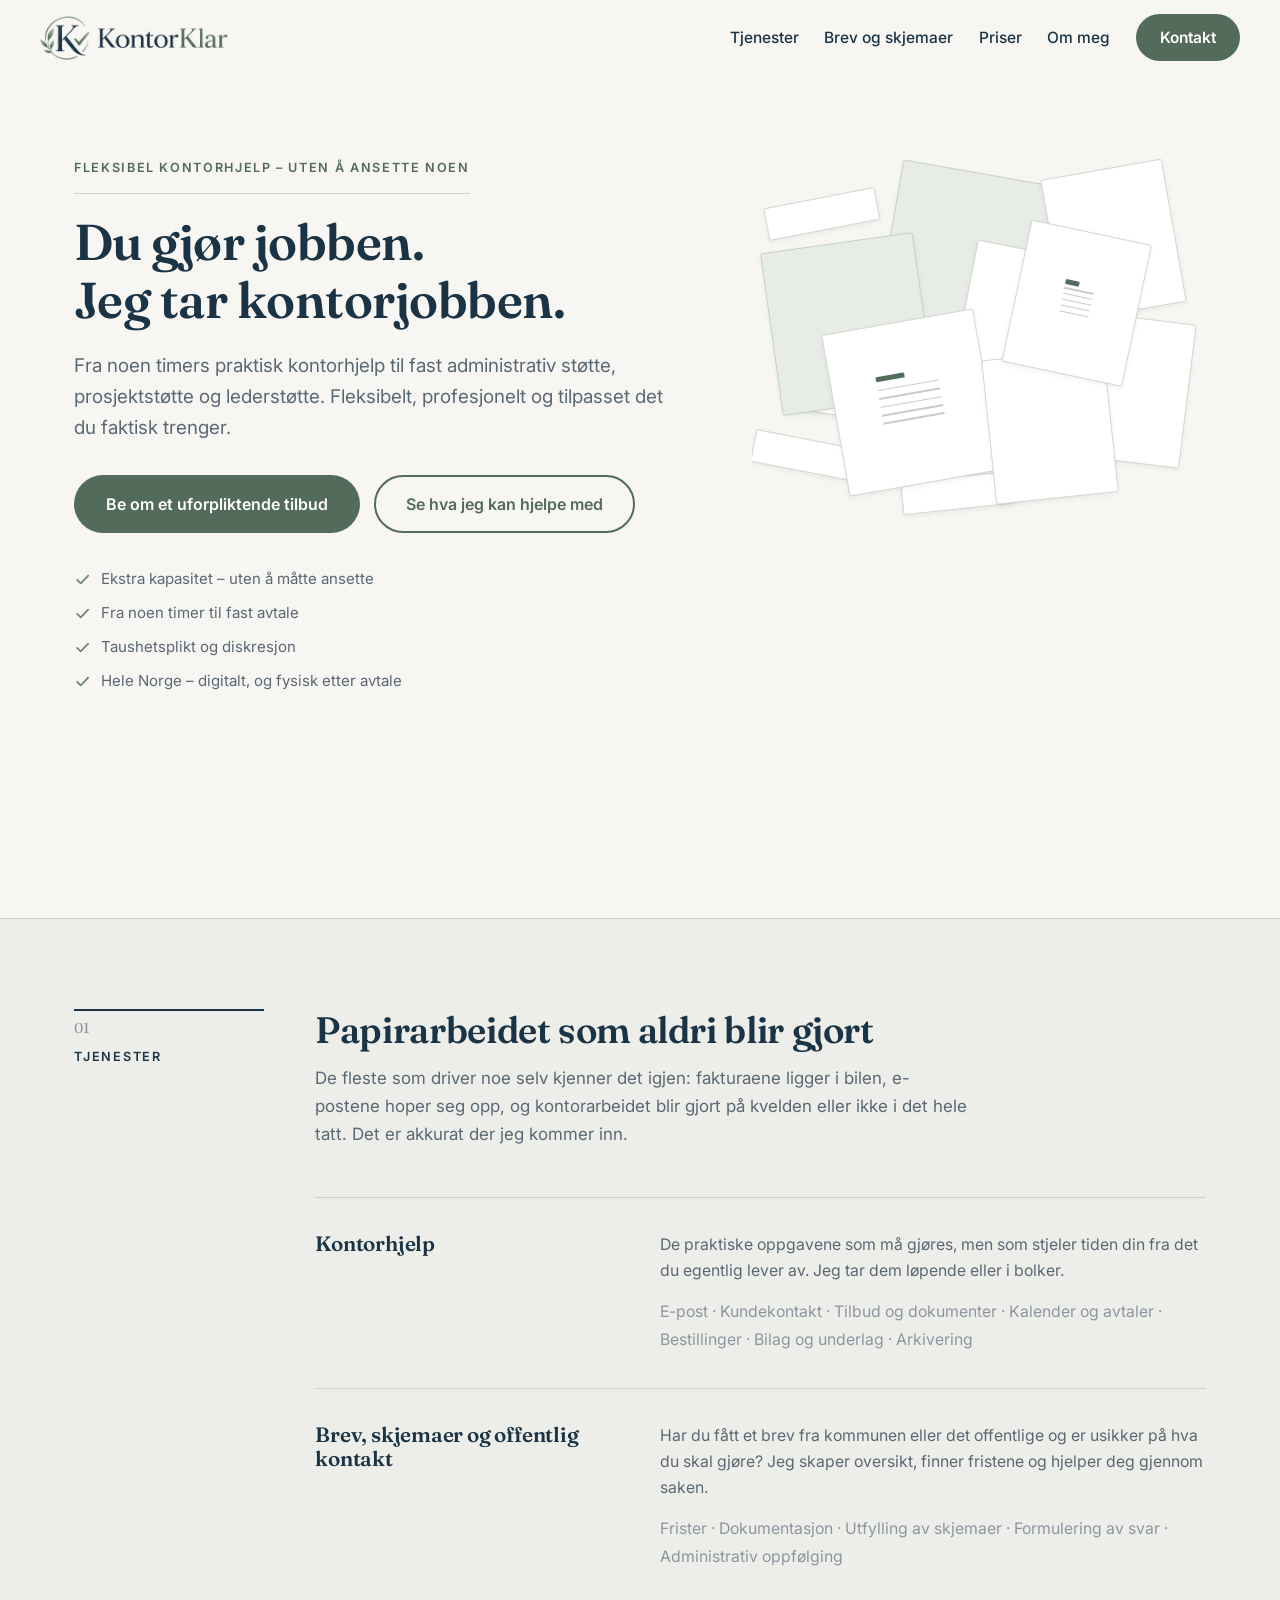
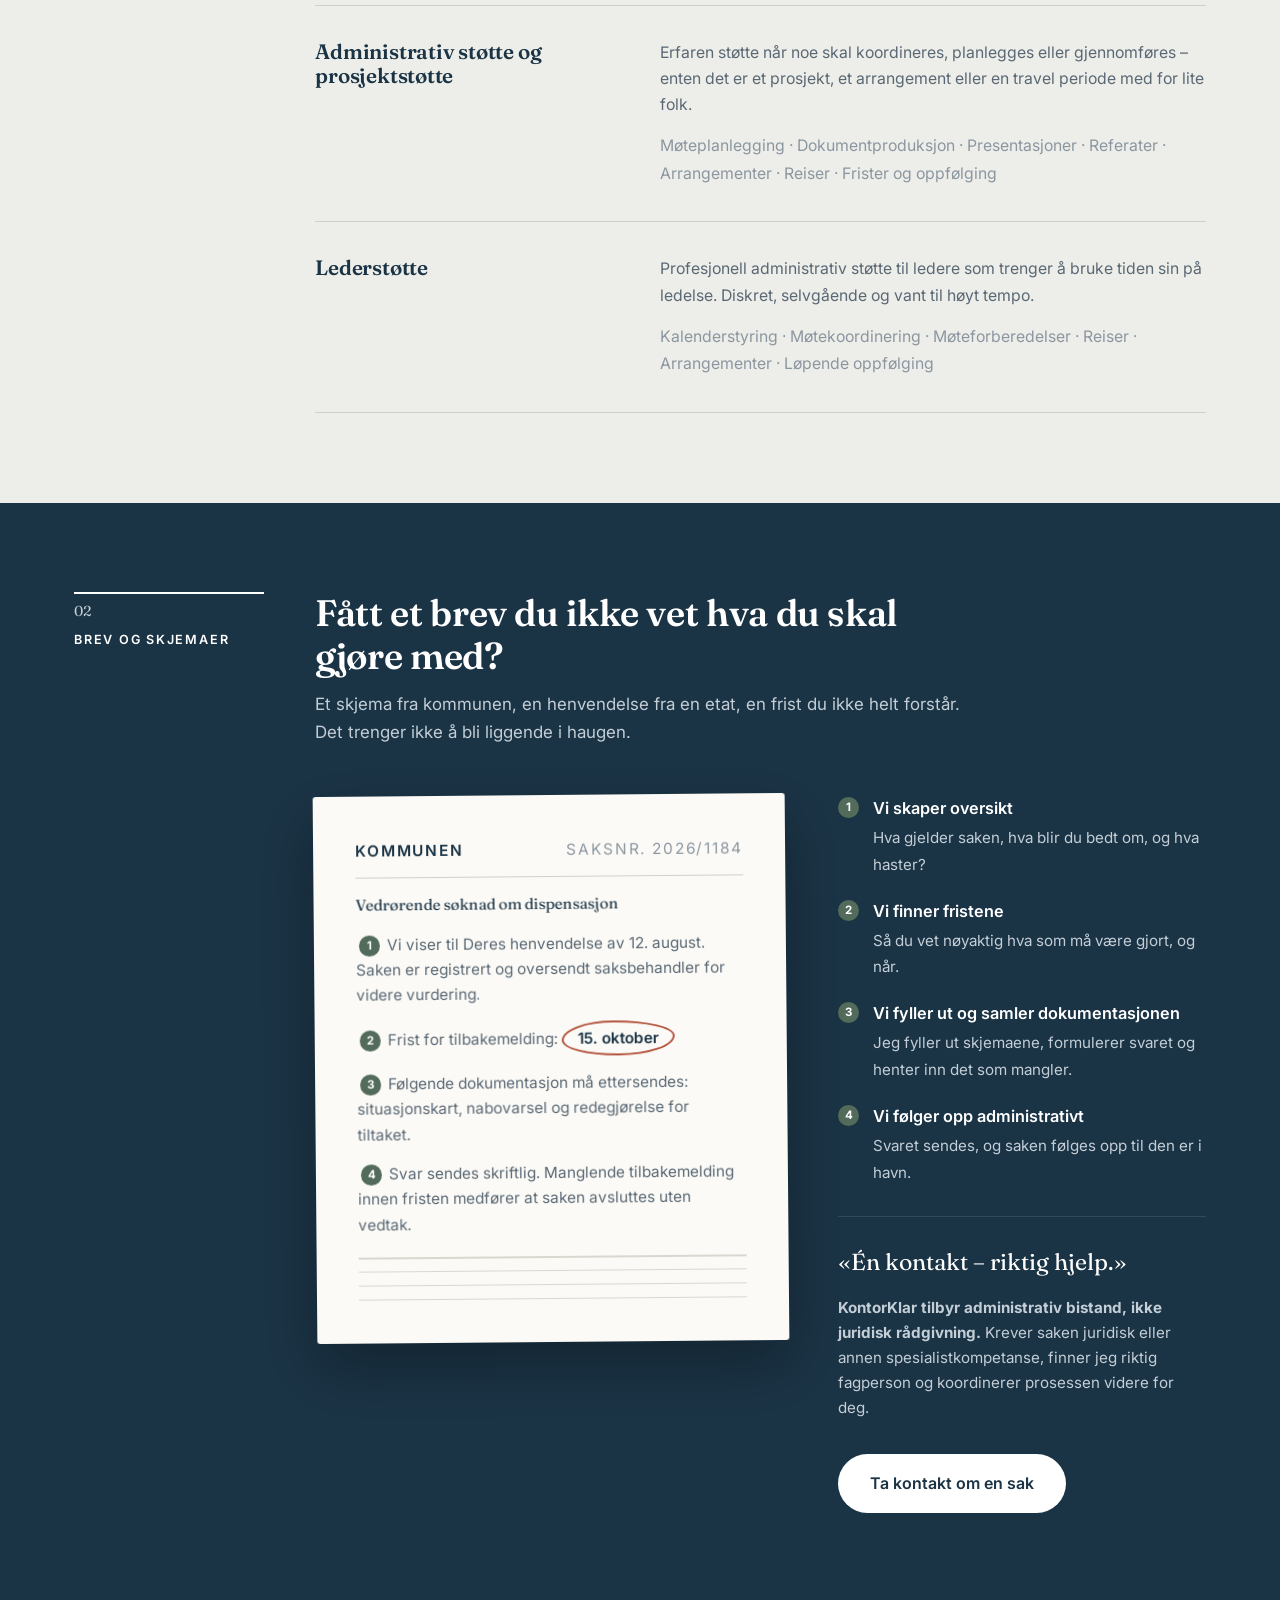
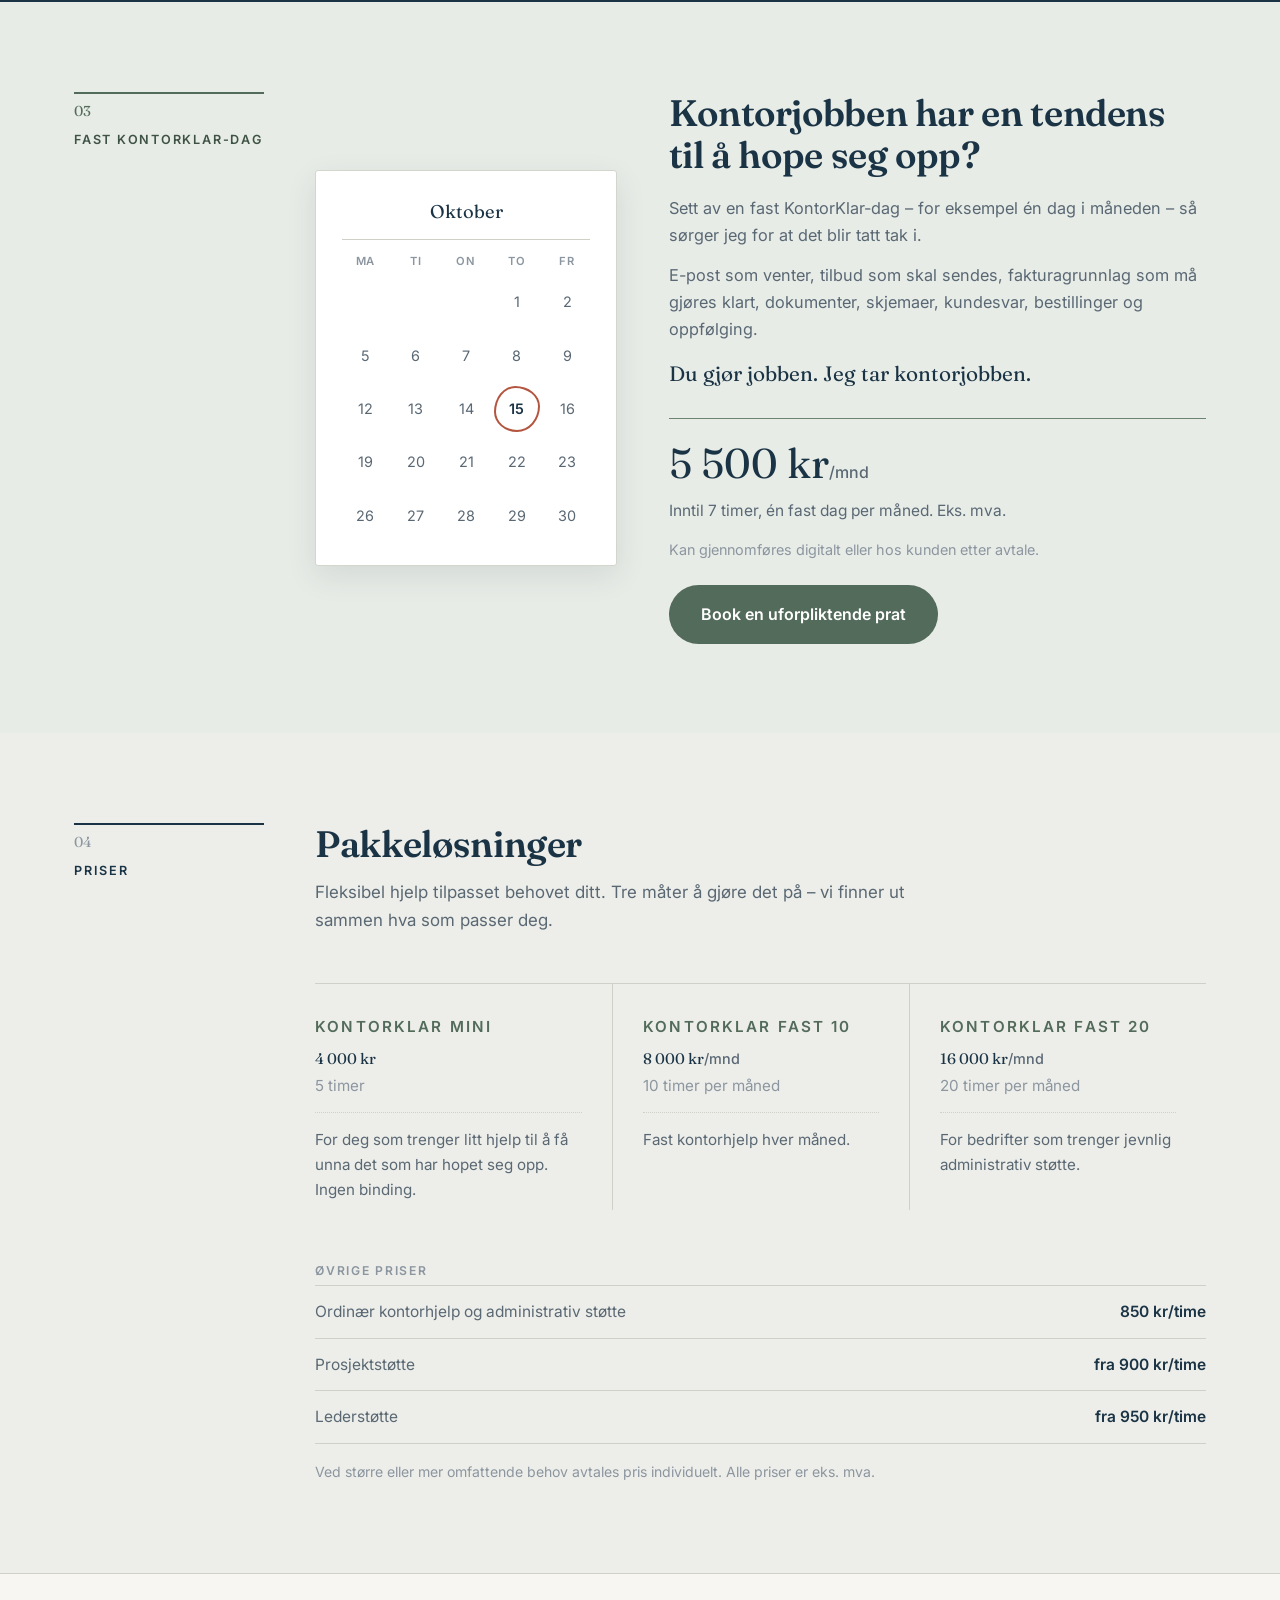
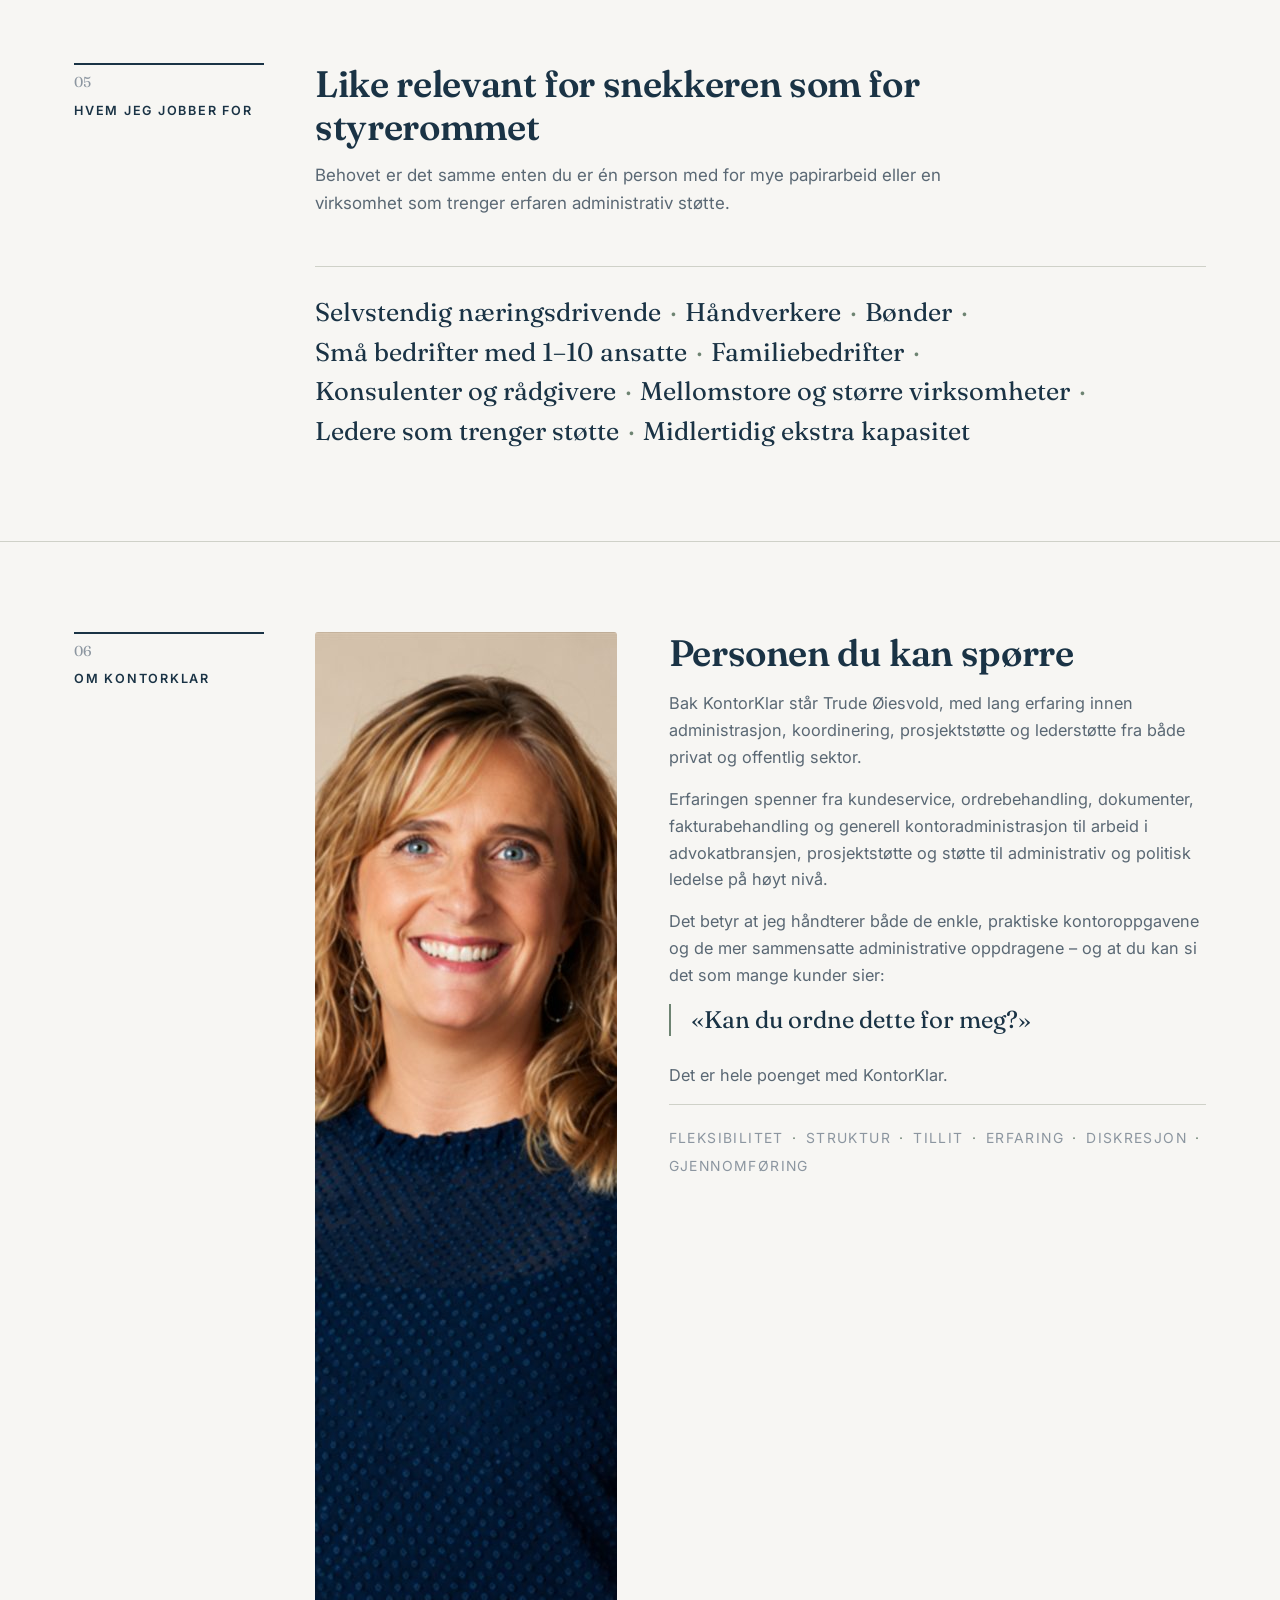
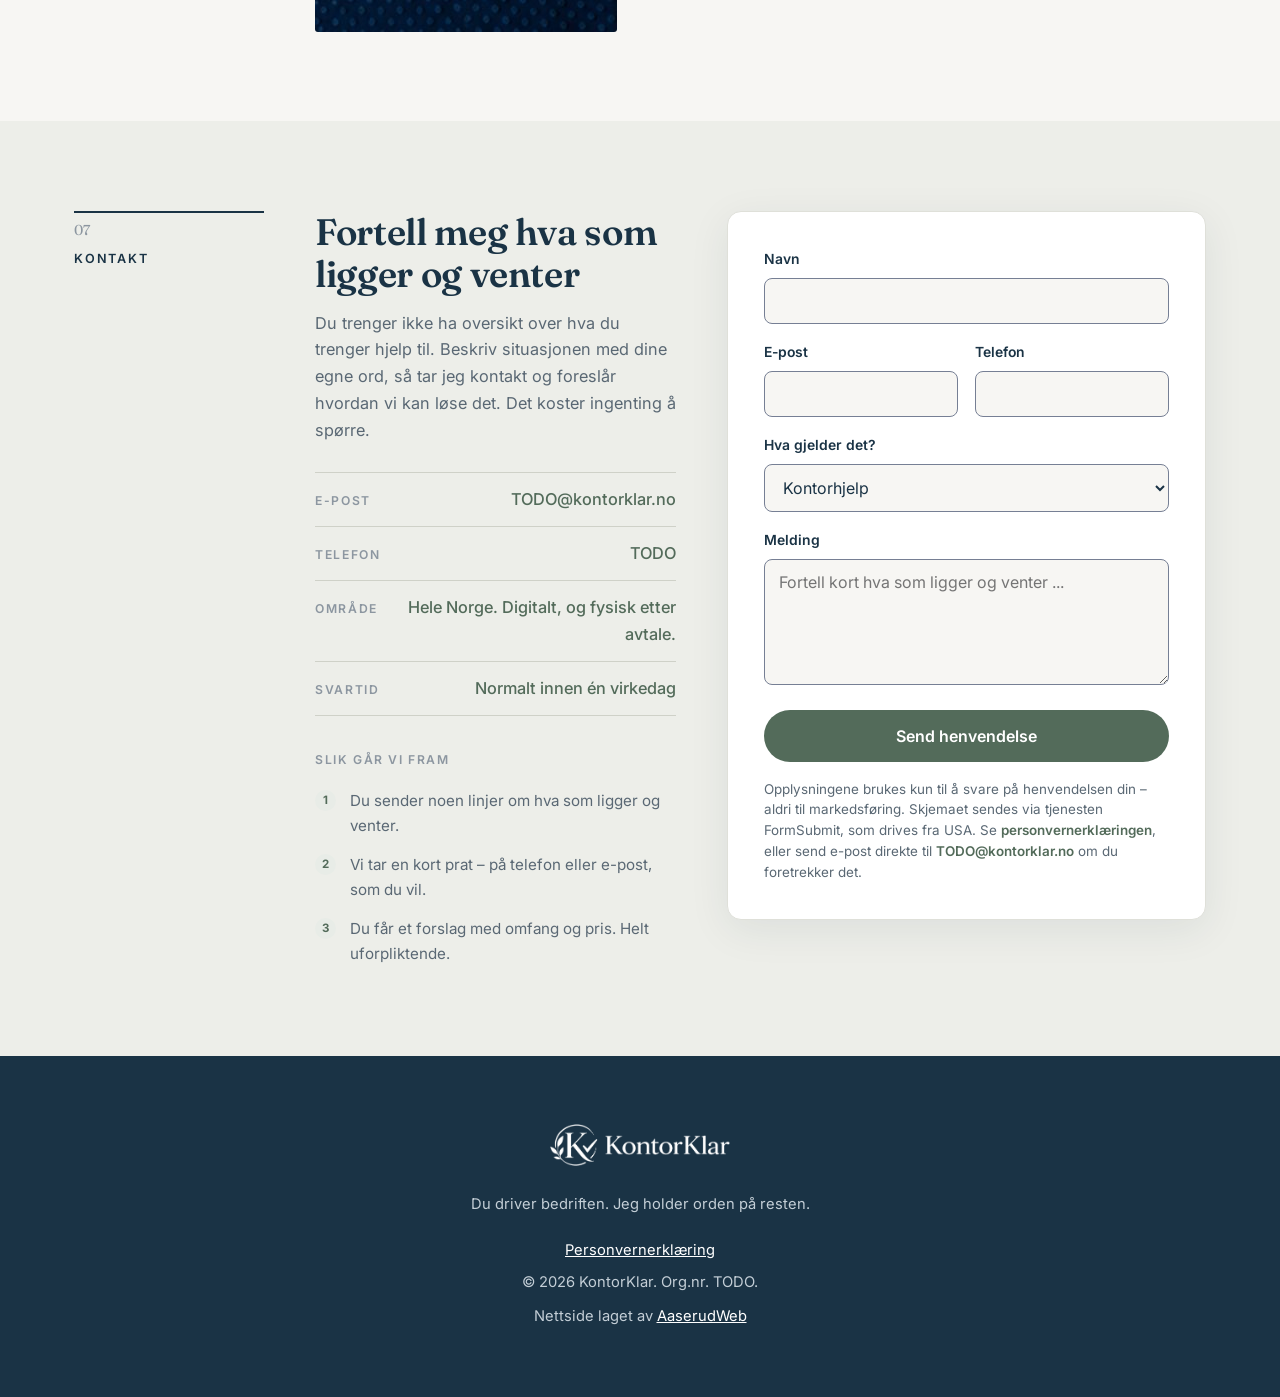
==== index.html @ e3843ee4 "Priser, portrett og Trudes tekstendringer Trude har svart på forhåndsvisningen i to omganger. Andre " ====
<!DOCTYPE html>
<html lang="no">
<head>
<meta charset="UTF-8">
<meta name="viewport" content="width=device-width, initial-scale=1.0">

<title>KontorKlar | Fleksibel kontorhjelp og administrativ støtte</title>
<meta name="description" content="KontorKlar tilbyr fleksibel kontorhjelp, administrativ støtte, prosjektstøtte og lederstøtte – fra noen timer ved behov til fast avtale. For håndverkere, bønder, små bedrifter og større virksomheter.">
<link rel="canonical" href="https://kontorklar.no/">

<!-- Open Graph (deling på Facebook, LinkedIn, m.m.) -->
<meta property="og:type" content="website">
<meta property="og:site_name" content="KontorKlar">
<meta property="og:locale" content="nb_NO">
<meta property="og:title" content="KontorKlar | Fleksibel kontorhjelp og administrativ støtte">
<meta property="og:description" content="Du gjør jobben. Jeg tar kontorjobben. Fra noen timers praktisk kontorhjelp til fast administrativ støtte, prosjektstøtte og lederstøtte.">
<meta property="og:url" content="https://kontorklar.no/">
<meta property="og:image" content="https://kontorklar.no/bilder/og-image.png">
<meta property="og:image:width" content="1200">
<meta property="og:image:height" content="630">
<meta property="og:image:alt" content="KontorKlar – fleksibel kontorhjelp og administrativ støtte">

<!-- Twitter/X -->
<meta name="twitter:card" content="summary_large_image">
<meta name="twitter:title" content="KontorKlar | Fleksibel kontorhjelp og administrativ støtte">
<meta name="twitter:description" content="Du gjør jobben. Jeg tar kontorjobben. Fleksibel kontorhjelp, administrativ støtte, prosjektstøtte og lederstøtte.">
<meta name="twitter:image" content="https://kontorklar.no/bilder/og-image.png">

<link rel="preconnect" href="https://fonts.googleapis.com">
<link rel="preconnect" href="https://fonts.gstatic.com" crossorigin>
<link href="https://fonts.googleapis.com/css2?family=Fraunces:opsz,wght@9..144,500;9..144,600&family=Inter:wght@400;500;600;700&display=swap" rel="stylesheet">
<link rel="stylesheet" href="css/style.css?v=3">

<link rel="icon" type="image/png" href="favicon.png">

<!-- Strukturert data: forteller Google at dette er en lokal tjenestevirksomhet -->
<script type="application/ld+json">
{
  "@context": "https://schema.org",
  "@type": "ProfessionalService",
  "@id": "https://kontorklar.no/#business",
  "name": "KontorKlar",
  "alternateName": "KontorKlar – kontorhjelp og administrativ støtte",
  "description": "Fleksibel kontorhjelp, administrativ støtte, prosjektstøtte og lederstøtte til selvstendig næringsdrivende, håndverkere, bønder, små bedrifter og større virksomheter.",
  "url": "https://kontorklar.no/",
  "image": "https://kontorklar.no/bilder/og-image.png",
  "logo": "https://kontorklar.no/bilder/logo.png",
  "slogan": "Du gjør jobben. Jeg tar kontorjobben.",
  "priceSpecification": { "@type": "PriceSpecification", "valueAddedTaxIncluded": false },
  "email": "TODO@kontorklar.no",
  "telephone": "+47TODO",
  "priceRange": "850 - 16000 NOK",
  "founder": { "@type": "Person", "name": "Trude Øiesvold" },
  "address": {
    "@type": "PostalAddress",
    "addressLocality": "TODO",
    "addressRegion": "TODO",
    "addressCountry": "NO"
  },
  "areaServed": [
    { "@type": "Country", "name": "Norge" }
  ],
  "knowsAbout": [
    "Kontorhjelp",
    "Administrativ støtte",
    "Prosjektstøtte",
    "Lederstøtte",
    "Utfylling av offentlige skjemaer",
    "Dokumentbehandling"
  ],
  "hasOfferCatalog": {
    "@type": "OfferCatalog",
    "name": "Tjenester og priser",
    "itemListElement": [
      {
        "@type": "Offer",
        "name": "Fast KontorKlar-dag",
        "description": "Inntil 7 timer, én fast dag per måned.",
        "price": "5500",
        "priceCurrency": "NOK",
        "itemOffered": { "@type": "Service", "name": "Fast KontorKlar-dag" }
      },
      {
        "@type": "Offer",
        "name": "KontorKlar Mini",
        "description": "5 timer, ingen binding.",
        "price": "4000",
        "priceCurrency": "NOK",
        "itemOffered": { "@type": "Service", "name": "Kontorhjelp" }
      },
      {
        "@type": "Offer",
        "name": "KontorKlar Fast 10",
        "description": "10 timer per måned.",
        "price": "8000",
        "priceCurrency": "NOK",
        "itemOffered": { "@type": "Service", "name": "Kontorhjelp" }
      },
      {
        "@type": "Offer",
        "name": "KontorKlar Fast 20",
        "description": "20 timer per måned.",
        "price": "16000",
        "priceCurrency": "NOK",
        "itemOffered": { "@type": "Service", "name": "Administrativ støtte" }
      },
      { "@type": "Offer", "itemOffered": { "@type": "Service", "name": "Brev, skjemaer og offentlig kontakt" } },
      { "@type": "Offer", "itemOffered": { "@type": "Service", "name": "Prosjektstøtte" } },
      { "@type": "Offer", "itemOffered": { "@type": "Service", "name": "Lederstøtte" } }
    ]
  }
}
</script>
</head>
<body id="topp">

<!-- Lar tastatur- og skjermleserbrukere hoppe rett til innholdet -->
<a href="#innhold" class="skip-link">Hopp til hovedinnhold</a>

<!-- Ikoner som brukes flere steder, definert én gang og hentet med <use> -->
<svg width="0" height="0" style="position:absolute" aria-hidden="true">
  <defs>
    <symbol id="ico-check" viewBox="0 0 24 24">
      <path d="M20 6.5 9.5 17.5 4.5 12.5" fill="none" stroke="currentColor" stroke-width="2.4" stroke-linecap="round" stroke-linejoin="round"/>
    </symbol>
  </defs>
</svg>

<!-- ======== HEADER ======== -->
<header class="site-header" id="siteHeader">
  <a class="logo" href="#topp" aria-label="KontorKlar – til toppen">
    <img class="logo__img" src="bilder/logo.png" width="853" height="200"
         alt="KontorKlar – administrativ støtte og lederstøtte">
  </a>

  <nav class="site-nav" id="siteNav" aria-label="Hovedmeny">
    <a href="#tjenester">Tjenester</a>
    <a href="#offentlig">Brev og skjemaer</a>
    <a href="#fastdag">Priser</a>
    <a href="#om">Om meg</a>
    <a href="#kontakt" class="nav-cta">Kontakt</a>
  </nav>

  <button class="nav-toggle" id="navToggle" aria-label="Åpne meny" aria-expanded="false" aria-controls="siteNav">
    <span></span><span></span><span></span>
  </button>
</header>

<!-- ======== HERO ======== -->
<section class="hero">
  <div class="hero__grid">
    <div class="hero__inner">
      <p class="hero__eyebrow">Fleksibel kontorhjelp – uten å ansette noen</p>
      <h1>Du gjør jobben.<br>Jeg tar kontorjobben.</h1>
      <p class="hero__lead">
        Fra noen timers praktisk kontorhjelp til fast administrativ støtte,
        prosjektstøtte og lederstøtte. Fleksibelt, profesjonelt og tilpasset
        det du faktisk trenger.
      </p>

      <div class="btn-row">
        <a class="btn btn--primary" href="#kontakt">Be om et uforpliktende tilbud</a>
        <a class="btn btn--ghost" href="#tjenester">Se hva jeg kan hjelpe med</a>
      </div>

      <ul class="hero__points">
        <li><svg aria-hidden="true"><use href="#ico-check"></use></svg> Ekstra kapasitet – uten å måtte ansette</li>
        <li><svg aria-hidden="true"><use href="#ico-check"></use></svg> Fra noen timer til fast avtale</li>
        <li><svg aria-hidden="true"><use href="#ico-check"></use></svg> Taushetsplikt og diskresjon</li>
        <li><svg aria-hidden="true"><use href="#ico-check"></use></svg> Hele Norge – digitalt, og fysisk etter avtale</li>
      </ul>
    </div>

    <!-- Haugen som sorterer seg. Arkene står ferdig sortert her; main.js
         sprer dem ut ved sidelast og lar dem falle på plass mens man
         ruller gjennom hero-en. Uten JS ligger de bare sortert med én gang. -->
    <div class="hero__scene" id="haugScene">
      <div class="haug" id="haug" aria-hidden="true">
        <span class="ark ark--slipp" style="left:-0.6%;top:67.0%;width:25%;height:9%" data-dx="3.6" data-dy="-55.0" data-r="-11"></span>
        <span class="ark ark--slipp" style="left:0.6%;top:65.8%;width:25%;height:9%" data-dx="7.4" data-dy="-3.8" data-r="9"></span>
        <span class="ark ark--slipp" style="left:-0.6%;top:64.6%;width:25%;height:9%" data-dx="33.6" data-dy="22.4" data-r="-6"></span>
        <span class="ark ark--slipp" style="left:0.6%;top:63.4%;width:25%;height:9%" data-dx="-0.6" data-dy="13.6" data-r="11"></span>
        <span class="ark ark--slipp ark--topp" style="left:-0.6%;top:62.2%;width:25%;height:9%" data-dx="44.6" data-dy="8.8" data-r="-9"><span class="ark__linjer"></span></span>
        <span class="ark ark--konvolutt" style="left:30.4%;top:32.0%;width:34%;height:44%" data-dx="-0.4" data-dy="-27.0" data-r="10"></span>
        <span class="ark ark--konvolutt" style="left:31.6%;top:31.0%;width:34%;height:44%" data-dx="-27.6" data-dy="-7.0" data-r="-8"></span>
        <span class="ark" style="left:30.4%;top:30.0%;width:34%;height:44%" data-dx="15.6" data-dy="-3.0" data-r="11"></span>
        <span class="ark ark--topp" style="left:31.6%;top:29.0%;width:34%;height:44%" data-dx="-13.6" data-dy="16.0" data-r="-10"><span class="ark__hode"></span><span class="ark__linjer"></span></span>
        <span class="ark" style="left:70.4%;top:37.0%;width:27%;height:39%" data-dx="-4.4" data-dy="-33.0" data-r="-10"></span>
        <span class="ark" style="left:71.6%;top:36.0%;width:27%;height:39%" data-dx="-2.6" data-dy="8.0" data-r="7"></span>
        <span class="ark" style="left:70.4%;top:35.0%;width:27%;height:39%" data-dx="-18.4" data-dy="19.0" data-r="-6"></span>
        <span class="ark ark--topp" style="left:71.6%;top:34.0%;width:27%;height:39%" data-dx="-13.6" data-dy="-13.0" data-r="12"><span class="ark__hode"></span><span class="ark__linjer"></span></span>
        <p class="haug__merkelapp" style="left:0%">Bilag</p>
        <p class="haug__merkelapp" style="left:31%">Brev</p>
        <p class="haug__merkelapp" style="left:71%">Skjema</p>
      </div>
    </div>
  </div>
</section>

<main id="innhold" tabindex="-1">

  <!-- ======== 01 TJENESTER ======== -->
  <section id="tjenester" class="doc doc--alt">
    <div class="doc__inner">
      <div class="doc__rail">
        <span class="doc__num">01</span>
        <p class="doc__label">Tjenester</p>
      </div>

      <div class="doc__body">
        <div class="doc__head reveal">
          <h2>Papirarbeidet som aldri blir gjort</h2>
          <p>
            De fleste som driver noe selv kjenner det igjen: fakturaene ligger i
            bilen, e-postene hoper seg opp, og kontorarbeidet blir gjort på
            kvelden eller ikke i det hele tatt. Det er akkurat der jeg kommer inn.
          </p>
        </div>

        <div class="register">
          <article class="post reveal">
            <h3>Kontorhjelp</h3>
            <div>
              <p>
                De praktiske oppgavene som må gjøres, men som stjeler tiden din
                fra det du egentlig lever av. Jeg tar dem løpende eller i bolker.
              </p>
              <p class="post__stikk">
                E-post · Kundekontakt · Tilbud og dokumenter · Kalender og
                avtaler · Bestillinger · Bilag og underlag · Arkivering
              </p>
            </div>
          </article>

          <article class="post reveal">
            <h3>Brev, skjemaer og offentlig kontakt</h3>
            <div>
              <p>
                Har du fått et brev fra kommunen eller det offentlige og er
                usikker på hva du skal gjøre? Jeg skaper oversikt, finner
                fristene og hjelper deg gjennom saken.
              </p>
              <p class="post__stikk">
                Frister · Dokumentasjon · Utfylling av skjemaer · Formulering av
                svar · Administrativ oppfølging
              </p>
            </div>
          </article>

          <article class="post reveal">
            <h3>Administrativ støtte og prosjektstøtte</h3>
            <div>
              <p>
                Erfaren støtte når noe skal koordineres, planlegges eller
                gjennomføres – enten det er et prosjekt, et arrangement eller en
                travel periode med for lite folk.
              </p>
              <p class="post__stikk">
                Møteplanlegging · Dokumentproduksjon · Presentasjoner ·
                Referater · Arrangementer · Reiser · Frister og oppfølging
              </p>
            </div>
          </article>

          <article class="post reveal">
            <h3>Lederstøtte</h3>
            <div>
              <p>
                Profesjonell administrativ støtte til ledere som trenger å bruke
                tiden sin på ledelse. Diskret, selvgående og vant til høyt tempo.
              </p>
              <p class="post__stikk">
                Kalenderstyring · Møtekoordinering · Møteforberedelser · Reiser ·
                Arrangementer · Løpende oppfølging
              </p>
            </div>
          </article>
        </div>
      </div>
    </div>
  </section>

  <!-- ======== 02 BREVET FRA KOMMUNEN ========
       Det mest særegne tilbudet, vist som det faktisk ser ut: et brev med
       en frist, og fire notater i margen som forklarer hva vi gjør med det.
       Tallene i brevet svarer til notatene ved siden av. -->
  <section id="offentlig" class="brev-seksjon">
    <div class="doc__inner">
      <div class="doc__rail">
        <span class="doc__num">02</span>
        <p class="doc__label">Brev og skjemaer</p>
      </div>

      <div class="doc__body">
        <div class="doc__head reveal">
          <h2>Fått et brev du ikke vet hva du skal gjøre med?</h2>
          <p>
            Et skjema fra kommunen, en henvendelse fra en etat, en frist du ikke
            helt forstår. Det trenger ikke å bli liggende i haugen.
          </p>
        </div>

        <div class="brev reveal">
          <div class="brev__ark">
            <p class="brev__hode">
              <strong>Kommunen</strong>
              <span>Saksnr. 2026/1184</span>
            </p>
            <p class="brev__tittel">Vedrørende søknad om dispensasjon</p>
            <p>
              <span class="merke">1</span>
              Vi viser til Deres henvendelse av 12. august. Saken er registrert
              og oversendt saksbehandler for videre vurdering.
            </p>
            <p>
              <span class="merke">2</span>
              Frist for tilbakemelding:
              <span class="brev__frist">15. oktober</span>
            </p>
            <p>
              <span class="merke">3</span>
              Følgende dokumentasjon må ettersendes: situasjonskart, nabovarsel
              og redegjørelse for tiltaket.
            </p>
            <p>
              <span class="merke">4</span>
              Svar sendes skriftlig. Manglende tilbakemelding innen fristen
              medfører at saken avsluttes uten vedtak.
            </p>
            <div class="brev__fyll" aria-hidden="true"></div>
          </div>

          <div>
            <ol class="notat">
              <li>
                <span class="merke" aria-hidden="true">1</span>
                <span>
                  <strong>Vi skaper oversikt</strong>
                  <span class="notat__tekst">Hva gjelder saken, hva blir du bedt om, og hva haster?</span>
                </span>
              </li>
              <li>
                <span class="merke" aria-hidden="true">2</span>
                <span>
                  <strong>Vi finner fristene</strong>
                  <span class="notat__tekst">Så du vet nøyaktig hva som må være gjort, og når.</span>
                </span>
              </li>
              <li>
                <span class="merke" aria-hidden="true">3</span>
                <span>
                  <strong>Vi fyller ut og samler dokumentasjonen</strong>
                  <span class="notat__tekst">Jeg fyller ut skjemaene, formulerer svaret og henter inn det som mangler.</span>
                </span>
              </li>
              <li>
                <span class="merke" aria-hidden="true">4</span>
                <span>
                  <strong>Vi følger opp administrativt</strong>
                  <span class="notat__tekst">Svaret sendes, og saken følges opp til den er i havn.</span>
                </span>
              </li>
            </ol>

            <div class="notat__slutt">
              <blockquote>«Én kontakt&nbsp;– riktig hjelp.»</blockquote>
              <p>
                <strong>KontorKlar tilbyr administrativ bistand, ikke juridisk
                rådgivning.</strong> Krever saken juridisk eller annen
                spesialistkompetanse, finner jeg riktig fagperson og koordinerer
                prosessen videre for deg.
              </p>
              <a class="btn btn--light" href="#kontakt">Ta kontakt om en sak</a>
            </div>
          </div>
        </div>
      </div>
    </div>
  </section>

  <!-- ======== 03 FAST KONTORKLAR-DAG ========
       Signaturtjenesten. Kalenderbladet ringer rundt dagen du setter av,
       med nøyaktig samme håndtegnede form som fristen i brevet over –
       der ringes en frist du har fått, her dagen du bruker på å rekke den. -->
  <section id="fastdag" class="doc fastdag">
    <div class="doc__inner">
      <div class="doc__rail">
        <span class="doc__num">03</span>
        <p class="doc__label">Fast KontorKlar-dag</p>
      </div>

      <div class="doc__body">
        <div class="fastdag__grid">

          <div class="kal reveal" aria-hidden="true">
            <p class="kal__hode">Oktober</p>
            <div class="kal__uke">
              <span>ma</span><span>ti</span><span>on</span><span>to</span><span>fr</span>
            </div>
            <div class="kal__rutenett">
            <span></span>
            <span></span>
            <span></span>
            <span>1</span>
            <span>2</span>
            <span>5</span>
            <span>6</span>
            <span>7</span>
            <span>8</span>
            <span>9</span>
            <span>12</span>
            <span>13</span>
            <span>14</span>
            <span class="kal__dag">15</span>
            <span>16</span>
            <span>19</span>
            <span>20</span>
            <span>21</span>
            <span>22</span>
            <span>23</span>
            <span>26</span>
            <span>27</span>
            <span>28</span>
            <span>29</span>
            <span>30</span>
            </div>
          </div>

          <div class="fastdag__tekst reveal">
            <h2>Kontorjobben har en tendens til å hope seg opp?</h2>
            <p>
              Sett av en fast KontorKlar-dag – for eksempel én dag i måneden –
              så sørger jeg for at det blir tatt tak i.
            </p>
            <p>
              E-post som venter, tilbud som skal sendes, fakturagrunnlag som må
              gjøres klart, dokumenter, skjemaer, kundesvar, bestillinger og
              oppfølging.
            </p>
            <p class="fastdag__slagord">Du gjør jobben. Jeg tar kontorjobben.</p>

            <div class="fastdag__pris">
              <p class="fastdag__tall">5 500 kr<span>/mnd</span></p>
              <p class="fastdag__vilkaar">
                Inntil 7 timer, én fast dag per måned. Eks. mva.
              </p>
              <p class="fastdag__sted">
                Kan gjennomføres digitalt eller hos kunden etter avtale.
              </p>
              <a class="btn btn--primary" href="#kontakt">Book en uforpliktende prat</a>
            </div>
          </div>

        </div>
      </div>
    </div>
  </section>

  <!-- ======== 04 PRISER ======== -->
  <section id="priser" class="doc doc--alt">
    <div class="doc__inner">
      <div class="doc__rail">
        <span class="doc__num">04</span>
        <p class="doc__label">Priser</p>
      </div>

      <div class="doc__body">
        <div class="doc__head reveal">
          <h2>Pakkeløsninger</h2>
          <p>
            Fleksibel hjelp tilpasset behovet ditt. Tre måter å gjøre det på –
            vi finner ut sammen hva som passer deg.
          </p>
        </div>

        <div class="modeller reveal">
          <div class="modell">
            <p class="modell__merke">KontorKlar Mini</p>
            <p class="modell__pris">4 000 kr</p>
            <p class="modell__timer">5 timer</p>
            <p>
              For deg som trenger litt hjelp til å få unna det som har hopet seg
              opp. Ingen binding.
            </p>
          </div>

          <div class="modell">
            <p class="modell__merke">KontorKlar Fast 10</p>
            <p class="modell__pris">8 000 kr<span>/mnd</span></p>
            <p class="modell__timer">10 timer per måned</p>
            <p>Fast kontorhjelp hver måned.</p>
          </div>

          <div class="modell">
            <p class="modell__merke">KontorKlar Fast 20</p>
            <p class="modell__pris">16 000 kr<span>/mnd</span></p>
            <p class="modell__timer">20 timer per måned</p>
            <p>For bedrifter som trenger jevnlig administrativ støtte.</p>
          </div>
        </div>

        <!-- Skreddersydde tjenester ligger bevisst dempet under pakkene -->
        <div class="ovrige reveal">
          <p class="ovrige__hode">Øvrige priser</p>
          <dl>
            <div>
              <dt>Ordinær kontorhjelp og administrativ støtte</dt>
              <dd>850 kr/time</dd>
            </div>
            <div>
              <dt>Prosjektstøtte</dt>
              <dd>fra 900 kr/time</dd>
            </div>
            <div>
              <dt>Lederstøtte</dt>
              <dd>fra 950 kr/time</dd>
            </div>
          </dl>
          <p class="ovrige__note">
            Ved større eller mer omfattende behov avtales pris individuelt.
            Alle priser er eks. mva.
          </p>
        </div>
      </div>
    </div>
  </section>

  <!-- ======== 05 HVEM ======== -->
  <section id="hvem" class="doc doc--linje">
    <div class="doc__inner">
      <div class="doc__rail">
        <span class="doc__num">05</span>
        <p class="doc__label">Hvem jeg jobber for</p>
      </div>

      <div class="doc__body">
        <div class="doc__head reveal">
          <h2>Like relevant for snekkeren som for styrerommet</h2>
          <p>
            Behovet er det samme enten du er én person med for mye papirarbeid
            eller en virksomhet som trenger erfaren administrativ støtte.
          </p>
        </div>

        <p class="termer reveal"><span>Selvstendig næringsdrivende</span> <i>·</i> <span>Håndverkere</span> <i>·</i> <span>Bønder</span> <i>·</i> <span>Små bedrifter med 1–10 ansatte</span> <i>·</i> <span>Familiebedrifter</span> <i>·</i> <span>Konsulenter og rådgivere</span> <i>·</i> <span>Mellomstore og større virksomheter</span> <i>·</i> <span>Ledere som trenger støtte</span> <i>·</i> <span>Midlertidig ekstra kapasitet</span></p>
      </div>
    </div>
  </section>

  <!-- ======== 06 OM TRUDE ======== -->
  <section id="om" class="doc doc--linje">
    <div class="doc__inner">
      <div class="doc__rail">
        <span class="doc__num">06</span>
        <p class="doc__label">Om KontorKlar</p>
      </div>

      <div class="doc__body">
        <div class="om">
          <figure class="om__figur reveal">
            <img class="om__foto" src="bilder/trude.jpg" width="800" height="1000"
                 alt="Trude Øiesvold, KontorKlar" loading="lazy">
          </figure>

          <div class="om__tekst reveal">
            <h2>Personen du kan spørre</h2>
            <p style="margin-top:16px">
              Bak KontorKlar står Trude Øiesvold, med lang erfaring innen
              administrasjon, koordinering, prosjektstøtte og lederstøtte fra
              både privat og offentlig sektor.
            </p>
            <p>
              Erfaringen spenner fra kundeservice, ordrebehandling, dokumenter,
              fakturabehandling og generell kontoradministrasjon til arbeid i
              advokatbransjen, prosjektstøtte og støtte til administrativ og
              politisk ledelse på høyt nivå.
            </p>
            <p>
              Det betyr at jeg håndterer både de enkle, praktiske
              kontoroppgavene og de mer sammensatte administrative oppdragene –
              og at du kan si det som mange kunder sier:
            </p>

            <p class="om__sitat">«Kan du ordne dette for meg?»</p>

            <p>Det er hele poenget med KontorKlar.</p>

            <p class="verdier">Fleksibilitet <i>·</i> Struktur <i>·</i> Tillit <i>·</i> Erfaring <i>·</i> Diskresjon <i>·</i> Gjennomføring</p>
          </div>
        </div>
      </div>
    </div>
  </section>

  <!-- ======== 07 KONTAKT ======== -->
  <section id="kontakt" class="doc doc--alt">
    <div class="doc__inner">
      <div class="doc__rail">
        <span class="doc__num">07</span>
        <p class="doc__label">Kontakt</p>
      </div>

      <div class="doc__body">
        <div class="kontakt">
          <div class="reveal">
            <h2>Fortell meg hva som ligger og venter</h2>
            <p style="margin-top:14px">
              Du trenger ikke ha oversikt over hva du trenger hjelp til. Beskriv
              situasjonen med dine egne ord, så tar jeg kontakt og foreslår
              hvordan vi kan løse det. Det koster ingenting å spørre.
            </p>

            <ul class="contact-list">
              <li>
                <strong>E-post</strong>
                <!-- TODO: sett inn kundens e-postadresse (både her og i skjemaet under) -->
                <a href="mailto:TODO@kontorklar.no">TODO@kontorklar.no</a>
              </li>
              <li>
                <strong>Telefon</strong>
                <!-- TODO: sett inn telefonnummer -->
                <a href="tel:+47TODO">TODO</a>
              </li>
              <li>
                <strong>Område</strong>
                <span>Hele Norge. Digitalt, og fysisk etter avtale.</span>
              </li>
              <li>
                <strong>Svartid</strong>
                <span>Normalt innen én virkedag</span>
              </li>
            </ul>

            <div class="contact-steps">
              <p class="contact-steps__head">Slik går vi fram</p>
              <ol>
                <li>Du sender noen linjer om hva som ligger og venter.</li>
                <li>Vi tar en kort prat – på telefon eller e-post, som du vil.</li>
                <li>Du får et forslag med omfang og pris. Helt uforpliktende.</li>
              </ol>
            </div>
          </div>

        <!-- FormSubmit: første innsending utløser en aktiveringsmail til adressen under.
             Skjemaet fungerer helt uten JavaScript. -->
        <form class="contact-form reveal" action="https://formsubmit.co/TODO@kontorklar.no" method="POST">
          <input type="hidden" name="_subject" value="Ny henvendelse fra kontorklar.no">
          <input type="hidden" name="_template" value="table">
          <input type="hidden" name="_captcha" value="false">
          <input type="hidden" name="_next" value="https://kontorklar.no/takk.html">
          <!-- Honeypot: fylles kun ut av roboter -->
          <input type="text" name="_honey" style="display:none" tabindex="-1" autocomplete="off">

          <div class="form-row">
            <label for="f-navn">Navn</label>
            <input id="f-navn" type="text" name="navn" required autocomplete="name">
          </div>

          <div class="form-row form-row--split">
            <div>
              <label for="f-epost">E-post</label>
              <input id="f-epost" type="email" name="epost" required autocomplete="email">
            </div>
            <div>
              <label for="f-telefon">Telefon</label>
              <input id="f-telefon" type="tel" name="telefon" autocomplete="tel">
            </div>
          </div>

          <div class="form-row">
            <label for="f-emne">Hva gjelder det?</label>
            <select id="f-emne" name="emne">
              <option>Kontorhjelp</option>
              <option>Brev eller skjema fra det offentlige</option>
              <option>Administrativ støtte eller prosjektstøtte</option>
              <option>Lederstøtte</option>
              <option>Vet ikke helt – trenger å snakke med noen</option>
            </select>
          </div>

          <div class="form-row">
            <label for="f-melding">Melding</label>
            <textarea id="f-melding" name="melding" rows="5" required
                      placeholder="Fortell kort hva som ligger og venter ..."></textarea>
          </div>

          <button type="submit" class="btn btn--primary btn--full">Send henvendelse</button>

          <p class="form-note">
            Opplysningene brukes kun til å svare på henvendelsen din – aldri til
            markedsføring. Skjemaet sendes via tjenesten FormSubmit, som drives
            fra USA. Se <a href="personvern.html">personvernerklæringen</a>, eller
            send e-post direkte til
            <a href="mailto:TODO@kontorklar.no">TODO@kontorklar.no</a> om du
            foretrekker det.
          </p>
        </form>
        </div>
      </div>
    </div>
  </section>

</main>

<!-- ======== FOOTER ======== -->
<footer class="site-footer">
  <div class="footer__brand">
    <img src="bilder/logo-lys.png" width="853" height="200" alt="KontorKlar" loading="lazy">
  </div>
  <p class="footer__tagline">Du driver bedriften. Jeg holder orden på resten.</p>
  <!-- TODO: sett inn org.nr. og sted -->
  <!-- TODO: fjern kommentaren under når Trude har sendt de faktiske
       profiladressene. De hun sendte gikk til facebook.com og instagram.com
       sine forsider, ikke til profilene. Legg samtidig de samme to adressene
       inn i JSON-LD-en over som "sameAs": [ ... ].
  <div class="footer__sosialt">
    <a href="TODO" target="_blank" rel="noopener" aria-label="KontorKlar på Facebook">
      <svg viewBox="0 0 24 24" fill="currentColor" aria-hidden="true">
        <path d="M22 12a10 10 0 1 0-11.6 9.9v-7H7.9V12h2.5V9.8c0-2.5 1.5-3.9 3.8-3.9 1.1 0 2.2.2 2.2.2v2.5h-1.3c-1.2 0-1.6.8-1.6 1.6V12h2.8l-.4 2.9h-2.4v7A10 10 0 0 0 22 12z"/>
      </svg>
    </a>
    <a href="TODO" target="_blank" rel="noopener" aria-label="KontorKlar på Instagram">
      <svg viewBox="0 0 24 24" fill="none" stroke="currentColor" stroke-width="1.9" aria-hidden="true">
        <rect x="3" y="3" width="18" height="18" rx="5"/>
        <circle cx="12" cy="12" r="4"/>
        <circle cx="17.2" cy="6.8" r="1.1" fill="currentColor" stroke="none"/>
      </svg>
    </a>
  </div>
  -->
  <p class="footer__legal"><a href="personvern.html">Personvernerklæring</a></p>
  <p class="footer__copy">© <span id="year">2026</span> KontorKlar. Org.nr. TODO.</p>
  <p class="footer__credit">Nettside laget av <a href="https://aaserudweb.no" target="_blank" rel="noopener">AaserudWeb</a></p>
</footer>

<script src="js/main.js?v=3"></script>
</body>
</html>
---- css/style.css ----
/* ============================================================
   KontorKlar – kontorklar.no
   Ett stilark, ingen rammeverk, ingen byggesteg.

   Layouten er bygget som et dokument, ikke som en landingsside:
   en tynn venstremarg med seksjonsnummer og navn som blir stående
   mens innholdet ruller forbi, og hårfine linjer i stedet for kort
   med skygge. Det er dette som skiller siden fra de andre
   kundesidene – header, skjema og tilgjengelighet er delt husstil.
   ============================================================ */

/* ======== VARIABLER ======== */

/* Navy og grønn er hentet rett ut av logofila (bilder/logo.png):
   #1A3345 fra «Kontor», #536B5A fra «Klar». Endres logoen, hent
   fargene på nytt derfra – ikke gjett. */
:root {
  --bg: #f7f6f3;            /* varm off-white, samme som delingsbildet */
  --bg-alt: #edeee9;        /* annenhver seksjon */
  --surface: #ffffff;
  --border: #dfe0d9;
  --rule: #cfd1c8;          /* hårfine skillelinjer i dokumentlayouten */

  --ink: #1a3345;           /* merkenavy – brødtekst og overskrifter */
  --ink-soft: #5a6874;      /* dempet tekst – 5,3:1 mot --bg */
  --ink-faint: #8c96a0;     /* marginummer og etiketter */

  --green: #6e8472;         /* lys bladgrønn – ikoner og grafikk (3,7:1) */
  --green-strong: #536b5a;  /* merkegrønn – tekst og knapper (5,4:1) */
  --green-dark: #3e5344;    /* hover */
  --green-wash: #e8ece7;    /* svak grønn flate */

  --dark: #1a3345;          /* merkenavy – brevseksjonen og footer */
  --dark-soft: #c3ced6;     /* dempet tekst på mørk bakgrunn – 8,2:1 */
  --dark-border: #31495c;

  --field-border: #767f94;  /* synlig kant på skjemafelt (WCAG 1.4.11) */

  --radius: 14px;
  --radius-sm: 8px;
  --shadow: 0 10px 40px rgba(26, 51, 69, 0.08);

  --font-head: "Fraunces", Georgia, "Times New Roman", serif;
  --font-body: "Inter", system-ui, -apple-system, "Segoe UI", sans-serif;
  --container: 1180px;
  --rail: 190px;            /* bredden på venstremargen */
  --header-h: 76px;
}

* { box-sizing: border-box; margin: 0; padding: 0; }

html {
  scroll-behavior: smooth;
  scroll-padding-top: calc(var(--header-h) + 16px);
}

body {
  background: var(--bg);
  color: var(--ink);
  font-family: var(--font-body);
  font-size: 1.02rem;
  line-height: 1.65;
  -webkit-font-smoothing: antialiased;
  overflow-x: hidden;
  /* clip lager ikke en rulle-container slik hidden gjør, så
     position: sticky fortsetter å virke. Linja over er fallback. */
  overflow-x: clip;
}

h1, h2, h3 {
  font-family: var(--font-head);
  font-weight: 600;
  line-height: 1.15;
  letter-spacing: -0.01em;
}

h1 { font-size: clamp(2.05rem, 4.2vw, 3.15rem); }
h2 { font-size: clamp(1.6rem, 3.2vw, 2.3rem); }
h3 { font-size: clamp(1.1rem, 1.8vw, 1.3rem); }

p { color: var(--ink-soft); }
a { color: inherit; text-decoration: none; }
img { max-width: 100%; display: block; }
ul { list-style: none; }

/* ======== TILGJENGELIGHET ======== */

:focus-visible {
  outline: 3px solid var(--green-strong);
  outline-offset: 3px;
  border-radius: 4px;
}

.skip-link {
  position: absolute;
  left: 12px;
  top: -70px;
  z-index: 1200;
  background: var(--surface);
  color: var(--ink);
  padding: 12px 20px;
  border: 1px solid var(--border);
  border-radius: var(--radius-sm);
  font-weight: 600;
  transition: top 0.2s ease;
}
.skip-link:focus { top: 12px; }

.visually-hidden {
  position: absolute !important;
  width: 1px; height: 1px;
  padding: 0; margin: -1px;
  overflow: hidden;
  clip: rect(0, 0, 0, 0);
  white-space: nowrap;
  border: 0;
}

/* ======== KNAPPER ======== */

.btn {
  display: inline-block;
  padding: 14px 30px;
  border-radius: 999px;
  font-family: var(--font-body);
  font-size: 1rem;
  font-weight: 600;
  border: 2px solid transparent;
  cursor: pointer;
  text-align: center;
  transition: transform 0.2s ease, background 0.2s ease, color 0.2s ease,
              border-color 0.2s ease;
}
.btn:hover { transform: translateY(-2px); }

.btn--primary { background: var(--green-strong); color: #fff; }
.btn--primary:hover { background: var(--green-dark); }

.btn--ghost {
  border-color: var(--green-strong);
  color: var(--green-strong);
  background: transparent;
}
.btn--ghost:hover { background: var(--green-wash); }

.btn--light { background: #fff; color: var(--dark); }
.btn--light:hover { background: var(--dark-soft); }

.btn--full { display: block; width: 100%; }

.btn-row {
  display: flex;
  flex-wrap: wrap;
  gap: 14px;
  margin-top: 32px;
}

/* ======== HEADER (delt husstil) ======== */

.site-header {
  position: fixed;
  inset: 0 0 auto 0;
  z-index: 1000;
  height: var(--header-h);
  display: flex;
  align-items: center;
  justify-content: space-between;
  gap: 20px;
  padding: 0 clamp(18px, 4vw, 40px);
  background: rgba(247, 246, 243, 0.82);
  backdrop-filter: blur(10px);
  -webkit-backdrop-filter: blur(10px);
  border-bottom: 1px solid transparent;
  transition: background 0.25s ease, border-color 0.25s ease;
}
.site-header.is-scrolled {
  background: rgba(247, 246, 243, 0.97);
  border-bottom-color: var(--rule);
}

.logo { display: inline-flex; align-items: center; flex-shrink: 0; }
.logo__img { height: 44px; width: auto; display: block; }

.site-nav {
  display: flex;
  align-items: center;
  gap: clamp(14px, 2vw, 30px);
  font-size: 0.97rem;
  font-weight: 500;
}
.site-nav a { color: var(--ink); transition: color 0.2s ease; }
.site-nav a:hover { color: var(--green-strong); }

.site-nav .nav-cta {
  background: var(--green-strong);
  color: #fff;
  padding: 11px 24px;
  border-radius: 999px;
  font-weight: 600;
}
.site-nav .nav-cta:hover { background: var(--green-dark); color: #fff; }

.nav-toggle {
  display: none;
  flex-direction: column;
  justify-content: center;
  gap: 6px;
  width: 46px;
  height: 46px;
  padding: 0 10px;
  background: transparent;
  border: 0;
  cursor: pointer;
}
.nav-toggle span {
  display: block;
  height: 2px;
  width: 100%;
  background: var(--ink);
  border-radius: 2px;
  transition: transform 0.25s ease, opacity 0.2s ease;
}
.nav-toggle.is-open span:nth-child(1) { transform: translateY(8px) rotate(45deg); }
.nav-toggle.is-open span:nth-child(2) { opacity: 0; }
.nav-toggle.is-open span:nth-child(3) { transform: translateY(-8px) rotate(-45deg); }

/* ======== HERO ======== */

.hero {
  padding-top: calc(var(--header-h) + clamp(40px, 6vw, 78px));
  padding-bottom: clamp(48px, 7vw, 90px);
  border-bottom: 1px solid var(--rule);
}

.hero__grid {
  width: 100%;
  max-width: var(--container);
  margin: 0 auto;
  padding: 0 24px;
  display: grid;
  grid-template-columns: 1.15fr 0.85fr;
  gap: clamp(30px, 5vw, 64px);
  align-items: start;
}

/* Teksten får ekstra luft under seg, slik at scenen til høyre har noe
   å stå festet gjennom. Det er denne strekningen bunkene sorterer seg
   over – uten den rakk man ikke å se dem legge seg. */
.hero__inner { padding-bottom: clamp(0px, 15vh, 180px); }

.hero__scene {
  position: sticky;
  top: calc(var(--header-h) + 34px);
}

.hero__eyebrow {
  display: inline-block;
  font-size: 0.79rem;
  font-weight: 600;
  letter-spacing: 0.13em;
  text-transform: uppercase;
  color: var(--green-strong);
  padding-bottom: 14px;
  margin-bottom: 20px;
  border-bottom: 1px solid var(--rule);
}

.hero h1 { margin-bottom: 20px; }

.hero__lead {
  font-size: clamp(1.03rem, 1.7vw, 1.18rem);
  max-width: 33em;
}

.hero__points {
  display: grid;
  gap: 9px;
  margin-top: 34px;
  font-size: 0.94rem;
  color: var(--ink-soft);
}
.hero__points li { display: flex; align-items: center; gap: 10px; }
.hero__points svg { width: 17px; height: 17px; color: var(--green); flex-shrink: 0; }

/* ======== HAUGEN SOM SORTERER SEG ========
   Papirene står ferdig sortert i HTML-en. main.js sprer dem ut når
   siden lastes, og lar dem falle på plass mens du ruller gjennom
   hero-en. Uten JS – eller med redusert bevegelse – ligger de bare
   sortert med én gang, som de gjør i markupen. */

.haug {
  position: relative;
  width: 100%;
  aspect-ratio: 1 / 0.82;
  /* Uten dette utvider de spredte arkene dokumentet og gir rullefelt */
  overflow: hidden;
}

.ark {
  position: absolute;
  display: block;
  background: #fff;
  border: 1px solid #d3d6cd;
  border-radius: 2px;
  box-shadow: 0 2px 5px rgba(26, 51, 69, 0.07);
  transform-origin: 50% 50%;
  will-change: transform;
}

/* Konvolutt: litt varmere papir og en antydet klaff */
.ark--konvolutt {
  background: var(--green-wash);
  border-color: #c6d0c4;
}
.ark--konvolutt::after {
  content: "";
  position: absolute;
  inset: 0 0 auto 0;
  height: 58%;
  border-bottom: 1px solid #bcc7ba;
  clip-path: polygon(0 0, 100% 0, 50% 100%);
}

/* Bare det øverste arket i hver bunke får synlig innhold – resten
   viser uansett bare kanten. */
/* Prosent-padding regnes mot BREDDEN, ikke høyden. På de lave
   slippene spiste den hele innholdshøyden, så de får egne verdier. */
.ark--topp { padding: 11% 10%; }
.ark--slipp.ark--topp { padding: 5px 9px; }

.ark__hode {
  display: block;
  height: 9%;
  min-height: 5px;
  width: 46%;
  background: var(--green-strong);
  border-radius: 1px;
  margin-bottom: 12%;
}
.ark__linjer {
  display: block;
  height: 62%;
  background: repeating-linear-gradient(
    to bottom,
    #c8ccc3 0 1.5px,
    transparent 1.5px 22%
  );
}
.ark--slipp .ark__linjer {
  height: 100%;
  background: repeating-linear-gradient(to bottom, #c8ccc3 0 1.5px, transparent 1.5px 8px);
}

/* Merkelapper under bunkene – toner inn når sorteringen er ferdig */
.haug__merkelapp {
  position: absolute;
  bottom: 0;
  font-size: 0.7rem;
  font-weight: 600;
  letter-spacing: 0.15em;
  text-transform: uppercase;
  color: var(--ink-faint);
  /* Synlige som utgangspunkt, slik at de står der uten JS. main.js
     skjuler dem synkront ved sidelast og tar dem fram igjen når
     bunkene har lagt seg – da rekker de aldri å blinke. */
  opacity: 1;
  transition: opacity 0.4s ease;
}
.haug.skjul-lapper .haug__merkelapp { opacity: 0; }

/* ======== DOKUMENTLAYOUT ========
   Hver seksjon er en oppslag: nummer og navn i margen til venstre,
   innholdet til høyre. Margen blir stående mens man ruller. */

.doc { padding: clamp(56px, 7vw, 96px) 0; }
.doc--alt { background: var(--bg-alt); }
.doc--linje { border-top: 1px solid var(--rule); }

.doc__inner {
  width: 100%;
  max-width: var(--container);
  margin: 0 auto;
  padding: 0 24px;
  display: grid;
  grid-template-columns: var(--rail) 1fr;
  gap: clamp(24px, 4vw, 64px);
  align-items: start;
}

.doc__rail {
  position: sticky;
  top: calc(var(--header-h) + 40px);
  display: flex;
  flex-direction: column;
  gap: 6px;
  padding-top: 6px;
  border-top: 2px solid var(--ink);
}
.doc__num {
  font-family: var(--font-head);
  font-size: 0.9rem;
  color: var(--ink-faint);
}
.doc__label {
  font-size: 0.79rem;
  font-weight: 600;
  letter-spacing: 0.14em;
  text-transform: uppercase;
  color: var(--ink);
}

.doc__head { max-width: 40em; margin-bottom: clamp(30px, 4vw, 48px); }
.doc__head h2 { margin-bottom: 14px; }
.doc__head p { font-size: 1.06rem; }

/* ======== REGISTER (tjenestene) ========
   Fire oppføringer skilt av hårfine linjer, ikke fire like kort. */

.post {
  display: grid;
  grid-template-columns: 0.36fr 0.64fr;
  gap: clamp(16px, 3vw, 46px);
  padding: clamp(24px, 3vw, 34px) 0;
  border-top: 1px solid var(--rule);
}
.post:last-child { border-bottom: 1px solid var(--rule); }

.post h3 { color: var(--ink); }
.post p { font-size: 0.99rem; }

/* Stikkordene som en løpende linje, ikke som piller */
.post__stikk {
  margin-top: 14px;
  font-size: 0.9rem;
  color: var(--ink-faint);
  line-height: 1.75;
}

/* ======== BREVET FRA KOMMUNEN ========
   Det lyse arket ligger på merkenavy, så det leser som et fysisk
   papir på pulten. Tallene i brevet svarer til notatene ved siden. */

.brev-seksjon {
  background: var(--dark);
  color: #fff;
  padding: clamp(56px, 7vw, 96px) 0;
}
.brev-seksjon .doc__rail { border-top-color: #fff; }
.brev-seksjon .doc__num { color: var(--dark-soft); }
.brev-seksjon .doc__label { color: #fff; }
.brev-seksjon h2 { color: #fff; }
.brev-seksjon .doc__head p { color: var(--dark-soft); }

.brev {
  display: grid;
  grid-template-columns: 1fr 0.78fr;
  gap: clamp(26px, 4vw, 52px);
  align-items: start;
}

.brev__ark {
  background: #fbfaf6;
  color: var(--ink);
  border-radius: 3px;
  padding: clamp(26px, 3.4vw, 42px);
  box-shadow: 0 24px 60px rgba(0, 0, 0, 0.3);
  /* Ørlite skjevt, som et papir som er lagt fra seg */
  transform: rotate(-0.5deg);
}

.brev__hode {
  display: flex;
  justify-content: space-between;
  align-items: baseline;
  gap: 16px;
  padding-bottom: 14px;
  margin-bottom: 22px;
  border-bottom: 1px solid var(--rule);
  font-size: 0.76rem;
  letter-spacing: 0.12em;
  text-transform: uppercase;
  color: var(--ink-faint);
}
.brev__hode strong { color: var(--ink); font-weight: 600; }

.brev__tittel {
  font-family: var(--font-head);
  font-size: clamp(1.1rem, 1.9vw, 1.35rem);
  color: var(--ink);
  margin-bottom: 18px;
}

.brev p { font-size: 0.96rem; margin-bottom: 14px; }

/* Fristen er ringet rundt for hånd */
.brev__frist {
  display: inline-block;
  padding: 3px 14px;
  color: var(--ink);
  font-weight: 600;
  border: 2px solid #b4553f;
  border-radius: 46% 54% 50% 50% / 56% 44% 56% 44%;
}

/* Simulert brødtekst nederst i brevet */
.brev__fyll {
  margin-top: 20px;
  height: 44px;
  background: repeating-linear-gradient(
    to bottom,
    #d7d9d0 0 1.5px,
    transparent 1.5px 14px
  );
}

/* Nummermarkør inne i brevet */
.merke {
  display: inline-grid;
  place-items: center;
  width: 21px;
  height: 21px;
  border-radius: 50%;
  background: var(--green-strong);
  color: #fff;
  font-size: 0.72rem;
  font-weight: 700;
  font-family: var(--font-body);
  vertical-align: 1px;
  margin: 0 3px;
}

/* Notatene ved siden av brevet */
.notat { display: grid; gap: 20px; }
.notat li { display: flex; gap: 14px; align-items: flex-start; }
.notat .merke { flex-shrink: 0; margin: 2px 0 0; }
.notat strong { display: block; color: #fff; font-weight: 600; margin-bottom: 2px; }
.notat span.notat__tekst { color: var(--dark-soft); font-size: 0.95rem; }

.notat__slutt {
  margin-top: 30px;
  padding-top: 26px;
  border-top: 1px solid var(--dark-border);
}
.notat__slutt blockquote {
  font-family: var(--font-head);
  font-size: clamp(1.15rem, 2vw, 1.45rem);
  color: #fff;
  margin-bottom: 14px;
}
.notat__slutt p { color: var(--dark-soft); font-size: 0.95rem; }
.notat__slutt .btn { margin-top: 20px; }

/* ======== KJØPSMODELLER ========
   Tre spalter skilt av loddrette hårlinjer – leser som et
   vilkårsoppsett, ikke som tre kort. */

.modeller {
  display: grid;
  grid-template-columns: repeat(3, 1fr);
  border-top: 1px solid var(--rule);
}
.modell {
  padding: 30px clamp(16px, 2.4vw, 30px) 8px;
  border-left: 1px solid var(--rule);
}
.modell:first-child { border-left: 0; padding-left: 0; }

.modell__merke {
  font-size: 0.74rem;
  font-weight: 600;
  letter-spacing: 0.14em;
  text-transform: uppercase;
  color: var(--green-strong);
  margin-bottom: 12px;
}
.modell h3 { margin-bottom: 12px; }
.modell p { font-size: 0.95rem; }
.modell__note {
  margin-top: 16px;
  padding-top: 14px;
  border-top: 1px dotted var(--rule);
  font-size: 0.87rem;
  color: var(--ink-faint);
}

.modeller__foot {
  margin-top: 34px;
  padding-top: 26px;
  border-top: 1px solid var(--rule);
  display: flex;
  flex-wrap: wrap;
  align-items: center;
  gap: 20px;
  justify-content: space-between;
}
.modeller__foot p { max-width: 34em; }

/* ======== MÅLGRUPPER ========
   Ni termer som én løpende linje. Kompakt og selvsikkert –
   ni ruter ville bare vært mer av det samme. */

.termer {
  font-family: var(--font-head);
  font-size: clamp(1.15rem, 2.3vw, 1.6rem);
  line-height: 1.55;
  color: var(--ink);
  padding-top: 26px;
  border-top: 1px solid var(--rule);
}
.termer span { white-space: nowrap; }
.termer i {
  font-style: normal;
  color: var(--green);
  padding: 0 3px;
}

/* ======== OM TRUDE ======== */

.om {
  display: grid;
  grid-template-columns: 0.72fr 1.28fr;
  gap: clamp(26px, 4vw, 56px);
  align-items: start;
}

.om__figur { margin: 0; }
.om__foto,
.om__plassholder {
  width: 100%;
  aspect-ratio: 4 / 5;
  border-radius: 3px;
}
.om__foto { object-fit: cover; }

/* Midlertidig monogram til portrettet foreligger */
.om__plassholder {
  background: var(--bg-alt);
  border: 1px solid var(--rule);
  display: grid;
  place-items: center;
}
.om__plassholder span {
  font-family: var(--font-head);
  font-size: clamp(2.2rem, 5vw, 3.2rem);
  color: var(--green);
}

.om__tekst p + p { margin-top: 15px; }

.om__sitat {
  font-family: var(--font-head);
  font-size: clamp(1.2rem, 2.2vw, 1.5rem);
  line-height: 1.35;
  color: var(--ink);
  border-left: 2px solid var(--green);
  padding-left: 20px;
  margin: 26px 0;
}

.verdier {
  margin-top: 26px;
  padding-top: 20px;
  border-top: 1px solid var(--rule);
  font-size: 0.87rem;
  letter-spacing: 0.1em;
  text-transform: uppercase;
  color: var(--ink-faint);
  line-height: 2;
}
.verdier i { font-style: normal; padding: 0 3px; color: var(--green); }

/* ======== KONTAKT ======== */

.kontakt {
  display: grid;
  grid-template-columns: 0.86fr 1.14fr;
  gap: clamp(28px, 4vw, 56px);
  align-items: start;
}

.contact-list {
  margin-top: 28px;
  display: grid;
  gap: 0;
}
.contact-list li {
  display: flex;
  justify-content: space-between;
  align-items: baseline;
  gap: 16px;
  padding: 13px 0;
  border-top: 1px solid var(--rule);
}
.contact-list li:last-child { border-bottom: 1px solid var(--rule); }
.contact-list strong {
  font-size: 0.76rem;
  font-weight: 600;
  letter-spacing: 0.13em;
  text-transform: uppercase;
  color: var(--ink-faint);
}
.contact-list a,
.contact-list span {
  font-size: 1.02rem;
  font-weight: 500;
  color: var(--green-strong);
  text-align: right;
}
.contact-list a:hover { text-decoration: underline; }

.contact-steps { margin-top: 34px; }
.contact-steps__head {
  font-size: 0.76rem;
  font-weight: 600;
  letter-spacing: 0.13em;
  text-transform: uppercase;
  color: var(--ink-faint);
  margin-bottom: 18px;
}
.contact-steps ol { list-style: none; counter-reset: steg; display: grid; gap: 14px; }
.contact-steps li {
  counter-increment: steg;
  display: flex;
  gap: 14px;
  align-items: flex-start;
  font-size: 0.95rem;
  color: var(--ink-soft);
}
.contact-steps li::before {
  content: counter(steg);
  flex-shrink: 0;
  width: 21px;
  height: 21px;
  margin-top: 2px;
  display: grid;
  place-items: center;
  border-radius: 50%;
  background: var(--green-wash);
  color: var(--green-strong);
  font-size: 0.72rem;
  font-weight: 700;
}

/* Skjemaet beholder en egen flate – det er en flate man fyller ut */
.contact-form {
  background: var(--surface);
  border: 1px solid var(--border);
  border-radius: var(--radius);
  padding: clamp(24px, 3.2vw, 36px);
  box-shadow: var(--shadow);
}

.form-row { margin-bottom: 17px; }
.form-row--split { display: grid; grid-template-columns: 1fr 1fr; gap: 17px; }

.form-row label {
  display: block;
  font-size: 0.87rem;
  font-weight: 600;
  margin-bottom: 7px;
  color: var(--ink);
}

.form-row input,
.form-row select,
.form-row textarea {
  width: 100%;
  padding: 12px 14px;
  font-family: var(--font-body);
  font-size: 1rem;
  color: var(--ink);
  background: var(--bg);
  border: 1px solid var(--field-border);
  border-radius: var(--radius-sm);
  transition: border-color 0.2s ease, box-shadow 0.2s ease;
}
.form-row textarea { resize: vertical; min-height: 124px; }

.form-row input:focus,
.form-row select:focus,
.form-row textarea:focus {
  border-color: var(--green-strong);
  box-shadow: 0 0 0 3px rgba(83, 107, 90, 0.15);
}

.contact-form .btn { margin-top: 6px; }

.form-note {
  margin-top: 17px;
  font-size: 0.84rem;
  line-height: 1.55;
  color: var(--ink-soft);
}
.form-note a { color: var(--green-strong); font-weight: 600; }
.form-note a:hover { text-decoration: underline; }

/* ======== FOOTER (delt husstil) ======== */

.site-footer {
  background: var(--dark);
  color: var(--dark-soft);
  text-align: center;
  padding: clamp(46px, 6vw, 68px) 24px;
}
.site-footer p { color: var(--dark-soft); font-size: 0.92rem; }

.footer__brand { display: inline-block; margin-bottom: 18px; }
.footer__brand img { height: 42px; width: auto; }

.footer__tagline { margin-bottom: 22px; }
.footer__legal { margin-bottom: 8px; }
.footer__legal a { color: #fff; text-decoration: underline; }
.footer__copy { font-size: 0.86rem; }
.footer__credit { font-size: 0.84rem; margin-top: 10px; }
.footer__credit a { color: #fff; text-decoration: underline; }

/* ======== FAST KONTORKLAR-DAG ========
   Signaturtjenesten. Grønn bunn er en flate som ikke er brukt ellers,
   så seksjonen skiller seg ut uten å konkurrere med det mørke brevet. */

.fastdag { background: var(--green-wash); }
.fastdag .doc__rail { border-top-color: var(--green-strong); }
.fastdag .doc__label { color: var(--green-dark); }
.fastdag .doc__num { color: var(--green-strong); }

.fastdag__grid {
  display: grid;
  grid-template-columns: 0.72fr 1.28fr;
  gap: clamp(28px, 4vw, 60px);
  align-items: center;
}

.fastdag__tekst h2 { margin-bottom: 18px; }
.fastdag__tekst p { color: var(--ink-soft); }
.fastdag__tekst p + p { margin-top: 14px; }

.fastdag__slagord {
  font-family: var(--font-head);
  font-size: clamp(1.1rem, 1.9vw, 1.3rem);
  color: var(--ink) !important;
  margin-top: 20px;
}

.fastdag__pris {
  margin-top: 26px;
  padding-top: 24px;
  border-top: 1px solid var(--green);
}
.fastdag__tall {
  font-family: var(--font-head);
  font-size: clamp(1.9rem, 3.6vw, 2.6rem);
  line-height: 1;
  color: var(--ink) !important;
}
.fastdag__tall span {
  font-family: var(--font-body);
  font-size: 1rem;
  font-weight: 500;
  color: var(--ink-soft);
}
.fastdag__vilkaar { margin-top: 10px; font-size: 0.97rem; }
.fastdag__sted { margin-top: 4px; font-size: 0.9rem; color: var(--ink-faint) !important; }
.fastdag__pris .btn { margin-top: 24px; }

/* Kalenderbladet – samme papirspråk som arkene i hero-en */
.kal {
  background: #fff;
  border: 1px solid #d3d6cd;
  border-radius: 3px;
  padding: clamp(18px, 2.2vw, 26px);
  box-shadow: 0 10px 30px rgba(26, 51, 69, 0.10);
  transform: rotate(-1deg);
  max-width: 320px;
}
.kal__hode {
  font-family: var(--font-head);
  font-size: 1.15rem;
  color: var(--ink) !important;
  text-align: center;
  padding-bottom: 12px;
  margin-bottom: 12px;
  border-bottom: 1px solid var(--rule);
}
.kal__uke,
.kal__rutenett {
  display: grid;
  grid-template-columns: repeat(5, 1fr);
  gap: 4px;
  text-align: center;
}
.kal__uke {
  font-size: 0.7rem;
  font-weight: 600;
  letter-spacing: 0.08em;
  text-transform: uppercase;
  color: var(--ink-faint);
  margin-bottom: 8px;
}
.kal__rutenett {
  font-size: 0.9rem;
  color: var(--ink-soft);
  row-gap: 7px;
}
.kal__rutenett span {
  display: grid;
  place-items: center;
  aspect-ratio: 1;
}

/* Dagen som er satt av. Samme håndtegnede ring som fristen i brevet. */
.kal__dag {
  color: var(--ink);
  font-weight: 600;
  border: 2px solid #b4553f;
  border-radius: 46% 54% 50% 50% / 56% 44% 56% 44%;
}

/* ======== PRISER ======== */

.modell__pris {
  font-family: var(--font-head);
  font-size: clamp(1.4rem, 2.4vw, 1.75rem);
  line-height: 1;
  color: var(--ink) !important;
  margin-bottom: 6px;
}
.modell__pris span {
  font-family: var(--font-body);
  font-size: 0.9rem;
  font-weight: 500;
  color: var(--ink-soft);
}
.modell__timer {
  font-size: 0.88rem;
  color: var(--ink-faint) !important;
  padding-bottom: 14px;
  margin-bottom: 14px;
  border-bottom: 1px dotted var(--rule);
}

/* Skreddersydde tjenester – bevisst dempet under pakkene */
.ovrige { margin-top: clamp(34px, 4vw, 52px); }
.ovrige__hode {
  font-size: 0.76rem;
  font-weight: 600;
  letter-spacing: 0.14em;
  text-transform: uppercase;
  color: var(--ink-faint) !important;
  margin-bottom: 4px;
}
.ovrige dl { display: grid; }
.ovrige dl > div {
  display: flex;
  justify-content: space-between;
  align-items: baseline;
  gap: 20px;
  padding: 13px 0;
  border-top: 1px solid var(--rule);
}
.ovrige dl > div:last-child { border-bottom: 1px solid var(--rule); }
.ovrige dt { font-size: 0.97rem; color: var(--ink-soft); }
.ovrige dd {
  font-size: 0.97rem;
  font-weight: 600;
  color: var(--ink);
  white-space: nowrap;
}
.ovrige__note {
  margin-top: 16px;
  font-size: 0.88rem;
  color: var(--ink-faint) !important;
}

/* ======== SOSIALE PROFILER I FOOTEREN ======== */

.footer__sosialt {
  display: flex;
  justify-content: center;
  gap: 14px;
  margin: 22px 0 4px;
}
.footer__sosialt a {
  width: 38px;
  height: 38px;
  display: grid;
  place-items: center;
  border-radius: 50%;
  border: 1px solid var(--dark-border);
  color: #fff;
  transition: background 0.2s ease, border-color 0.2s ease;
}
.footer__sosialt a:hover {
  background: rgba(255, 255, 255, 0.1);
  border-color: var(--dark-soft);
}
.footer__sosialt svg { width: 18px; height: 18px; }

/* ======== JURIDISKE SIDER (personvern) ======== */

.legal-hero {
  padding-top: calc(var(--header-h) + clamp(44px, 6vw, 72px));
  padding-bottom: clamp(26px, 4vw, 42px);
  max-width: 800px;
  margin: 0 auto;
  padding-left: 24px;
  padding-right: 24px;
}
.legal-hero h1 { margin-bottom: 12px; }
.legal-updated { font-size: 0.9rem; }

.legal {
  max-width: 800px;
  margin: 0 auto;
  padding: 0 24px clamp(60px, 8vw, 96px);
}

.legal-lead {
  font-size: 1.05rem;
  padding-bottom: 28px;
  border-bottom: 1px solid var(--rule);
}
.legal-lead strong { color: var(--ink); }

.legal-toc {
  list-style: decimal;
  margin: 28px 0 44px;
  padding: 24px 24px 24px 44px;
  background: var(--bg-alt);
  border-radius: var(--radius);
  display: grid;
  gap: 8px;
  font-size: 0.95rem;
}
.legal-toc li::marker { color: var(--green-strong); font-weight: 600; }
.legal-toc a { color: var(--green-strong); font-weight: 500; }
.legal-toc a:hover { text-decoration: underline; }

.legal h2 {
  font-size: clamp(1.25rem, 2.3vw, 1.6rem);
  margin: 44px 0 16px;
  scroll-margin-top: calc(var(--header-h) + 20px);
}
.legal h3 { font-size: 1.04rem; margin: 26px 0 10px; }
.legal p { margin-bottom: 14px; }
.legal p strong { color: var(--ink); }

.legal ul {
  list-style: disc;
  padding-left: 22px;
  margin-bottom: 16px;
  color: var(--ink-soft);
}
.legal ul li { margin-bottom: 7px; }
.legal ul li::marker { color: var(--green); }

.legal a { color: var(--green-strong); font-weight: 500; }
.legal a:hover { text-decoration: underline; }

.legal-box {
  background: var(--surface);
  border: 1px solid var(--border);
  border-left: 3px solid var(--green);
  border-radius: var(--radius-sm);
  padding: 22px 26px;
  margin: 20px 0 24px;
}
.legal-box ul { list-style: none; padding: 0; margin: 0; display: grid; gap: 8px; }
.legal-box ul li { margin: 0; }

.legal-back {
  margin-top: 50px;
  padding-top: 28px;
  border-top: 1px solid var(--rule);
}

/* ======== REVEAL ========
   Skjul-tilstanden henger på .js-ready, som main.js setter på <html>
   først når scriptet faktisk kjører. Uteblir scriptet – eller er
   JavaScript slått av – vises alt innhold som normalt. */

.js-ready .reveal {
  opacity: 0;
  transform: translateY(20px);
  transition: opacity 0.6s ease, transform 0.6s ease;
}
.js-ready .reveal.is-visible { opacity: 1; transform: none; }

/* ======== MOBIL ======== */

@media (max-width: 900px) {
  /* Margen legger seg over innholdet i stedet for ved siden av */
  .doc__inner { grid-template-columns: 1fr; gap: 22px; }
  .doc__rail {
    position: static;
    flex-direction: row;
    align-items: baseline;
    gap: 12px;
  }

  .hero__grid { grid-template-columns: 1fr; }
  /* Haugen legger seg under teksten og får mindre plass. Headrommet
     over bunkene trengs bare til spredningen på desktop, så her
     trekkes den opp – den øvre delen av flata er likevel tom. */
  .haug { max-width: 380px; margin: -46px auto 0; }
  /* På mobil ligger scenen i flyten under teksten, og haugen sorterer
     seg etter hvert som den kommer opp i synsfeltet i stedet. */
  .hero__scene { position: static; }
  .hero__inner { padding-bottom: 0; }

  .brev { grid-template-columns: 1fr; }
  .fastdag__grid { grid-template-columns: 1fr; }
  .kal { max-width: 280px; margin: 0 auto; }
  .om { grid-template-columns: 1fr; }
  .om__figur { max-width: 320px; }
  .kontakt { grid-template-columns: 1fr; }

  .modeller { grid-template-columns: 1fr; }
  .modell {
    border-left: 0;
    border-top: 1px solid var(--rule);
    padding: 24px 0 8px;
  }
  .modell:first-child { border-top: 0; }

  .post { grid-template-columns: 1fr; gap: 10px; }
}

@media (max-width: 760px) {
  .nav-toggle { display: flex; }

  .site-nav {
    position: fixed;
    top: 0;
    right: 0;
    height: 100vh;
    width: min(78vw, 320px);
    flex-direction: column;
    align-items: flex-start;
    justify-content: center;
    gap: 26px;
    padding: 32px 34px;
    background: var(--surface);
    box-shadow: -12px 0 40px rgba(26, 51, 69, 0.16);
    transform: translateX(100%);
    transition: transform 0.3s ease;
    font-size: 1.1rem;
  }
  .site-nav.is-open { transform: translateX(0); }

  .logo__img { height: 38px; }
  .form-row--split { grid-template-columns: 1fr; }
  .btn-row .btn { flex: 1 1 100%; }
  .modeller__foot .btn { flex: 1 1 100%; }
}

/* ======== REDUSERT BEVEGELSE ======== */

@media (prefers-reduced-motion: reduce) {
  html { scroll-behavior: auto; }
  *, *::before, *::after {
    animation-duration: 0.01ms !important;
    animation-iteration-count: 1 !important;
    transition-duration: 0.01ms !important;
  }
  .js-ready .reveal { opacity: 1; transform: none; }
  .btn:hover { transform: none; }
  .haug__merkelapp { opacity: 1; }
}
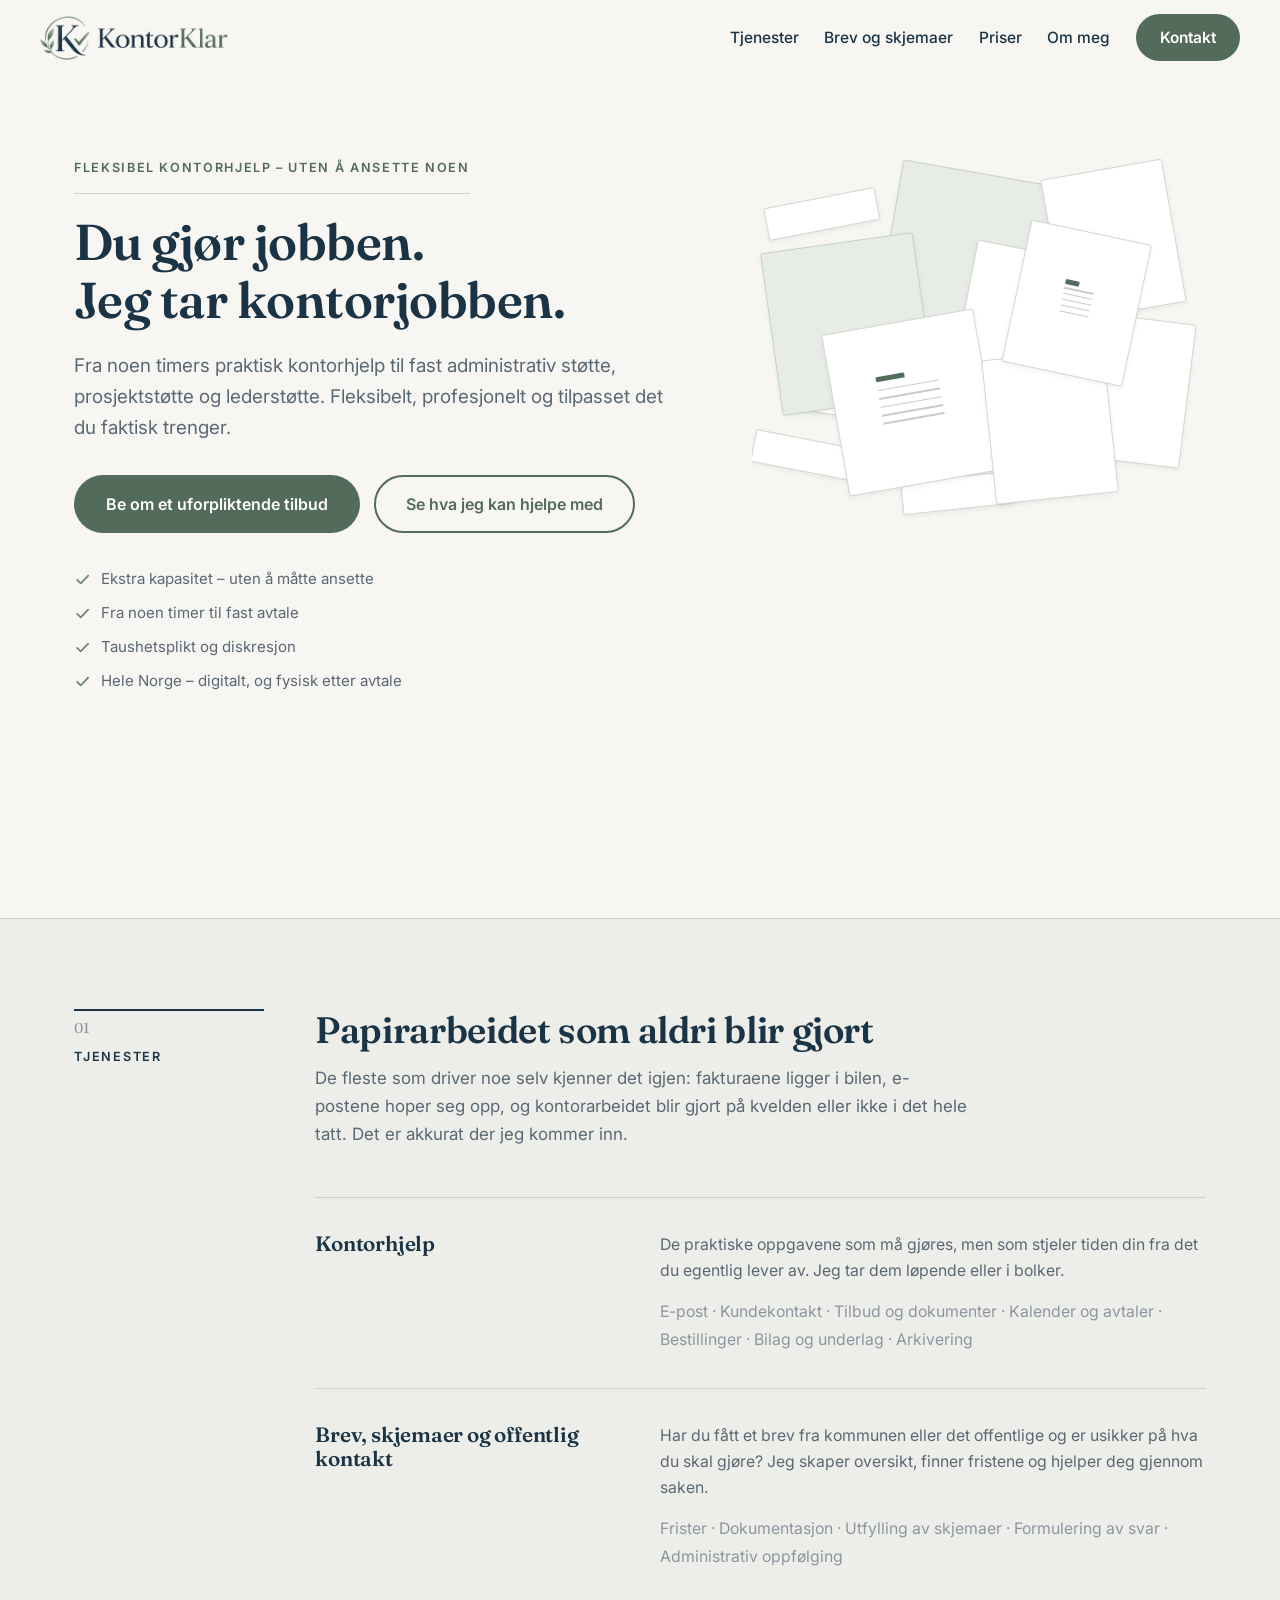
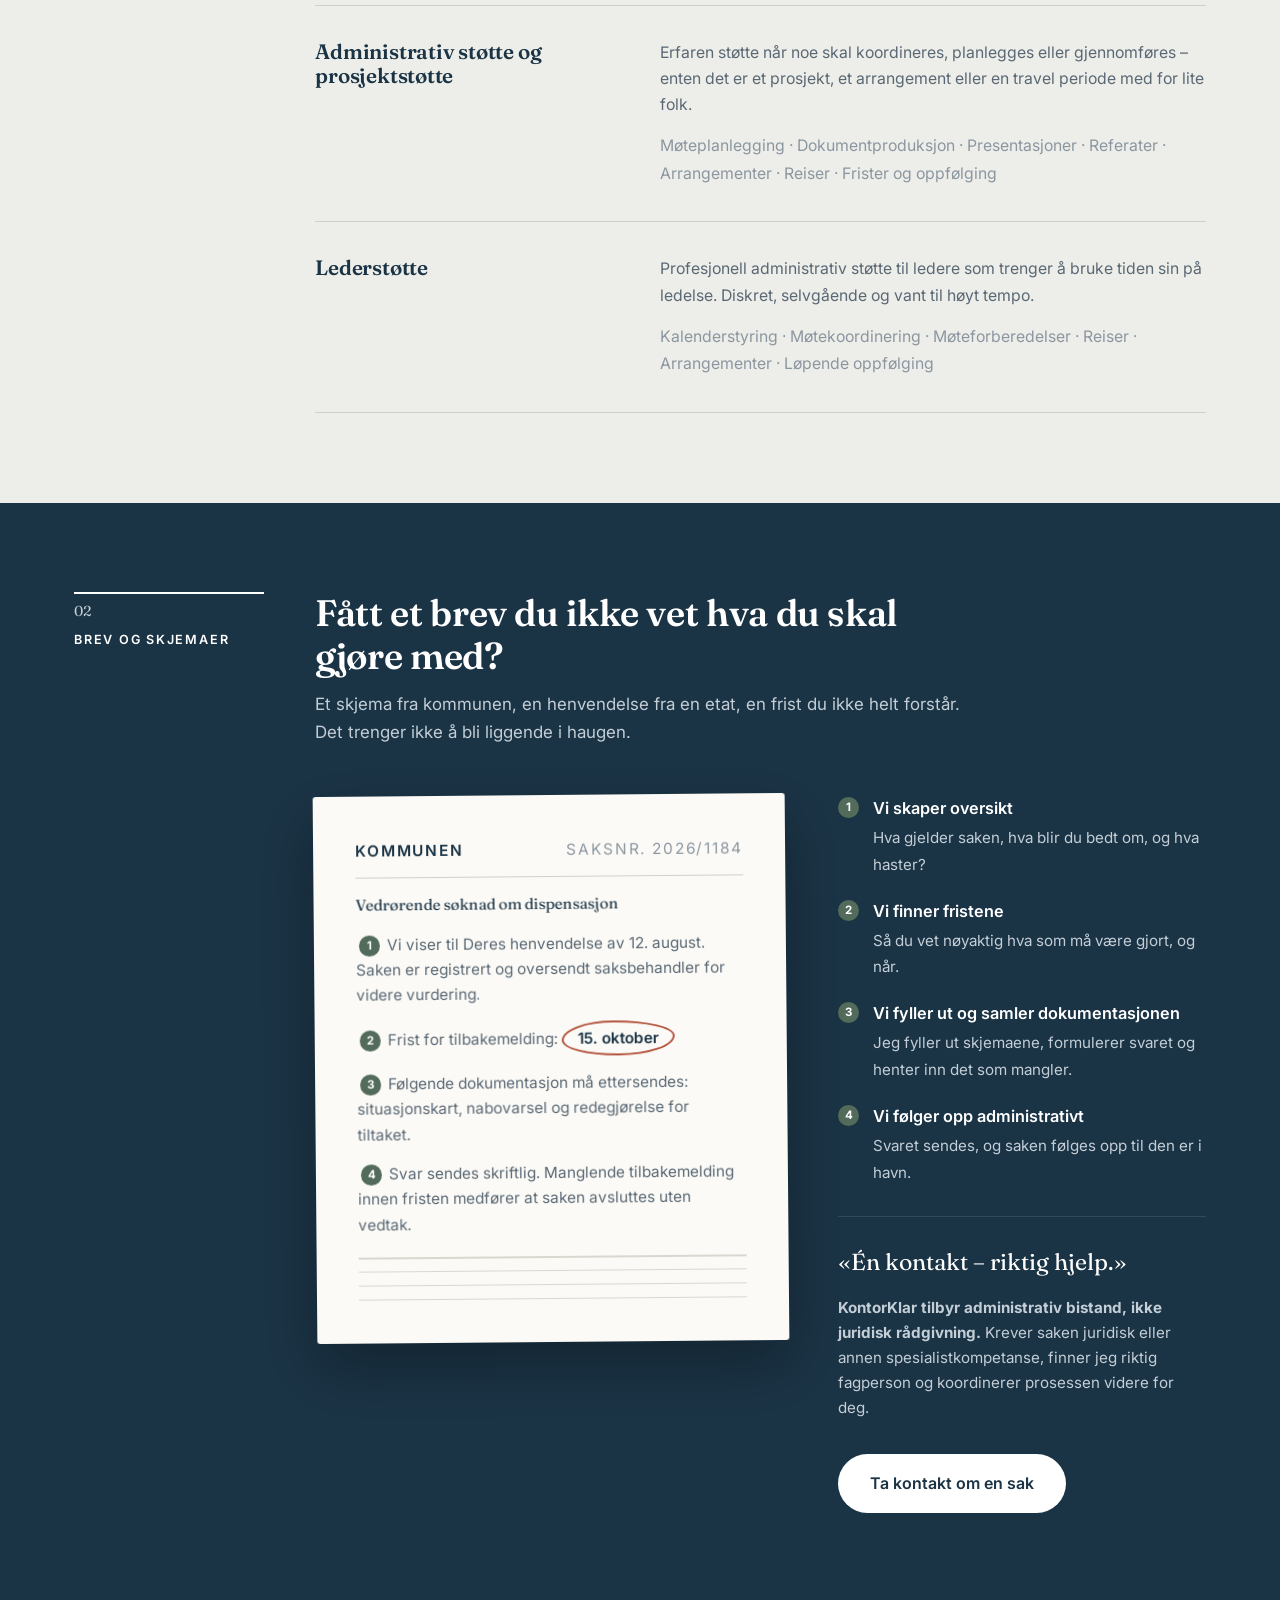
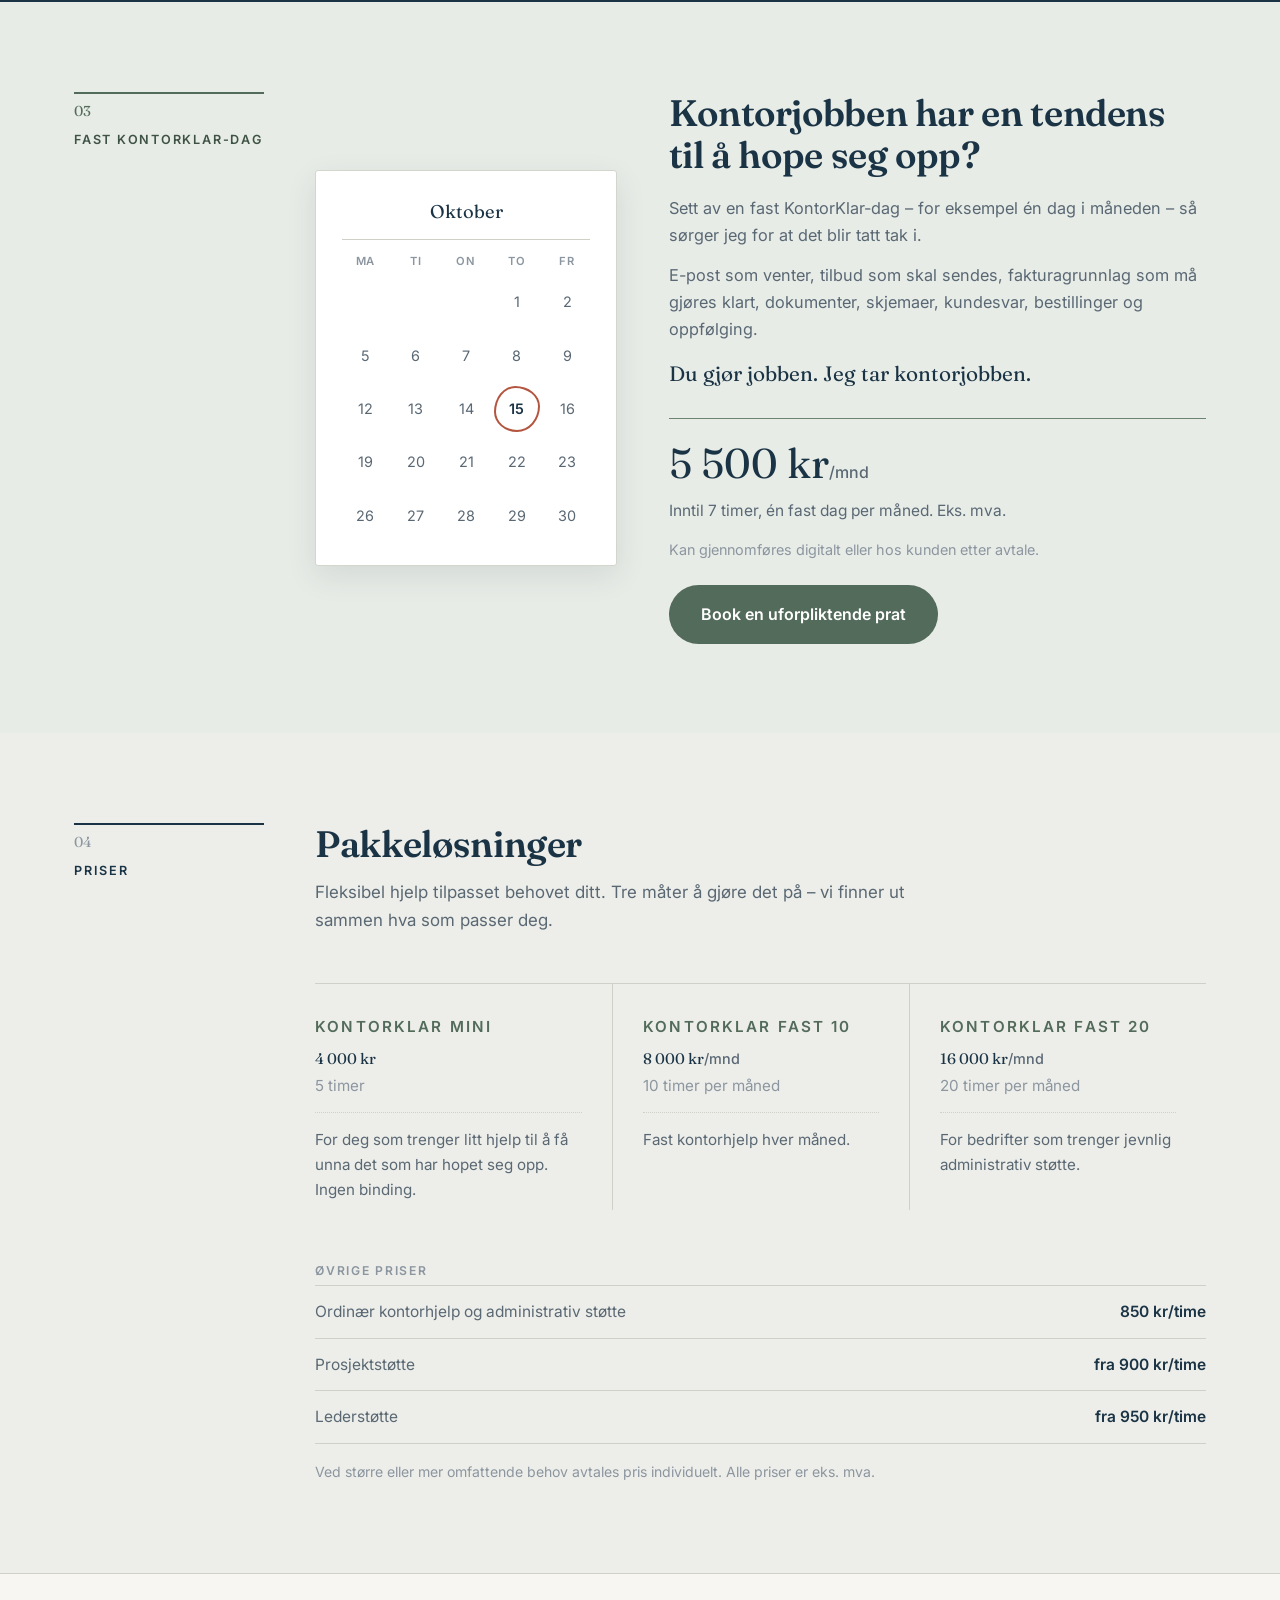
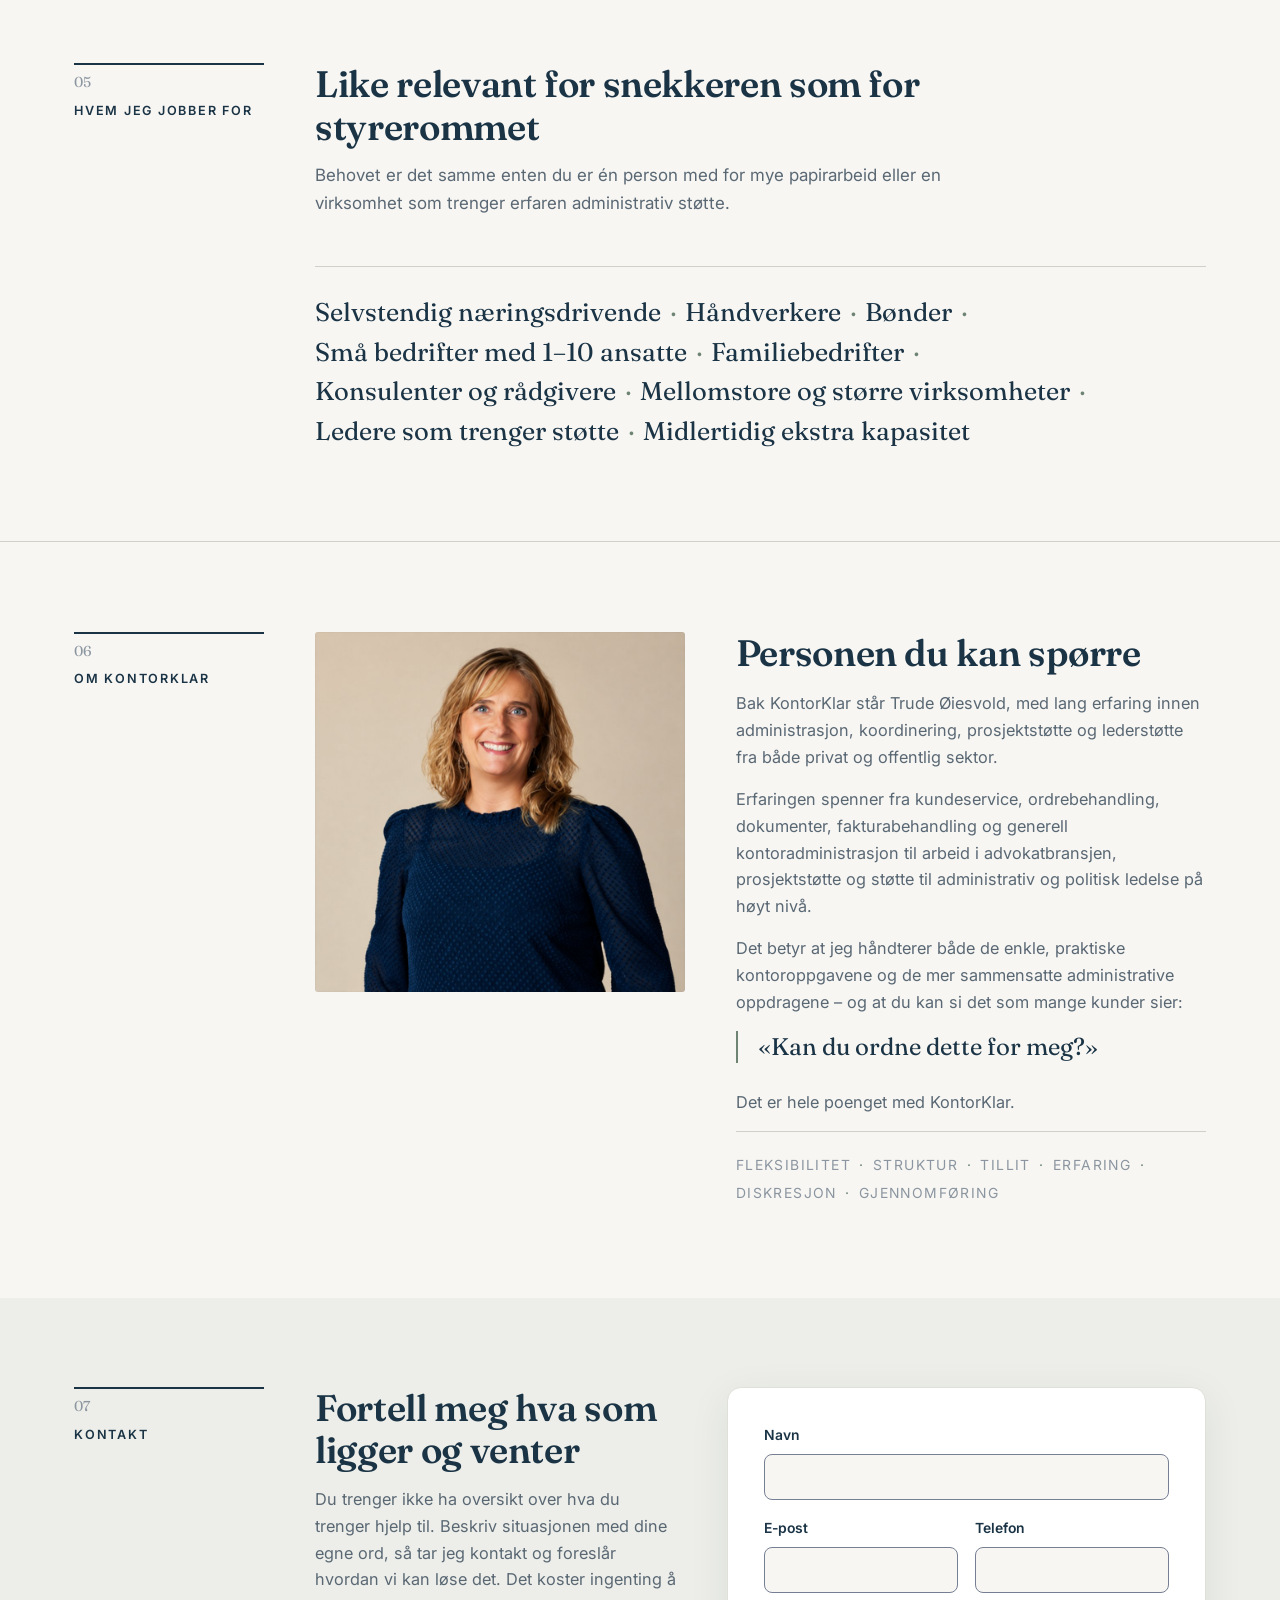
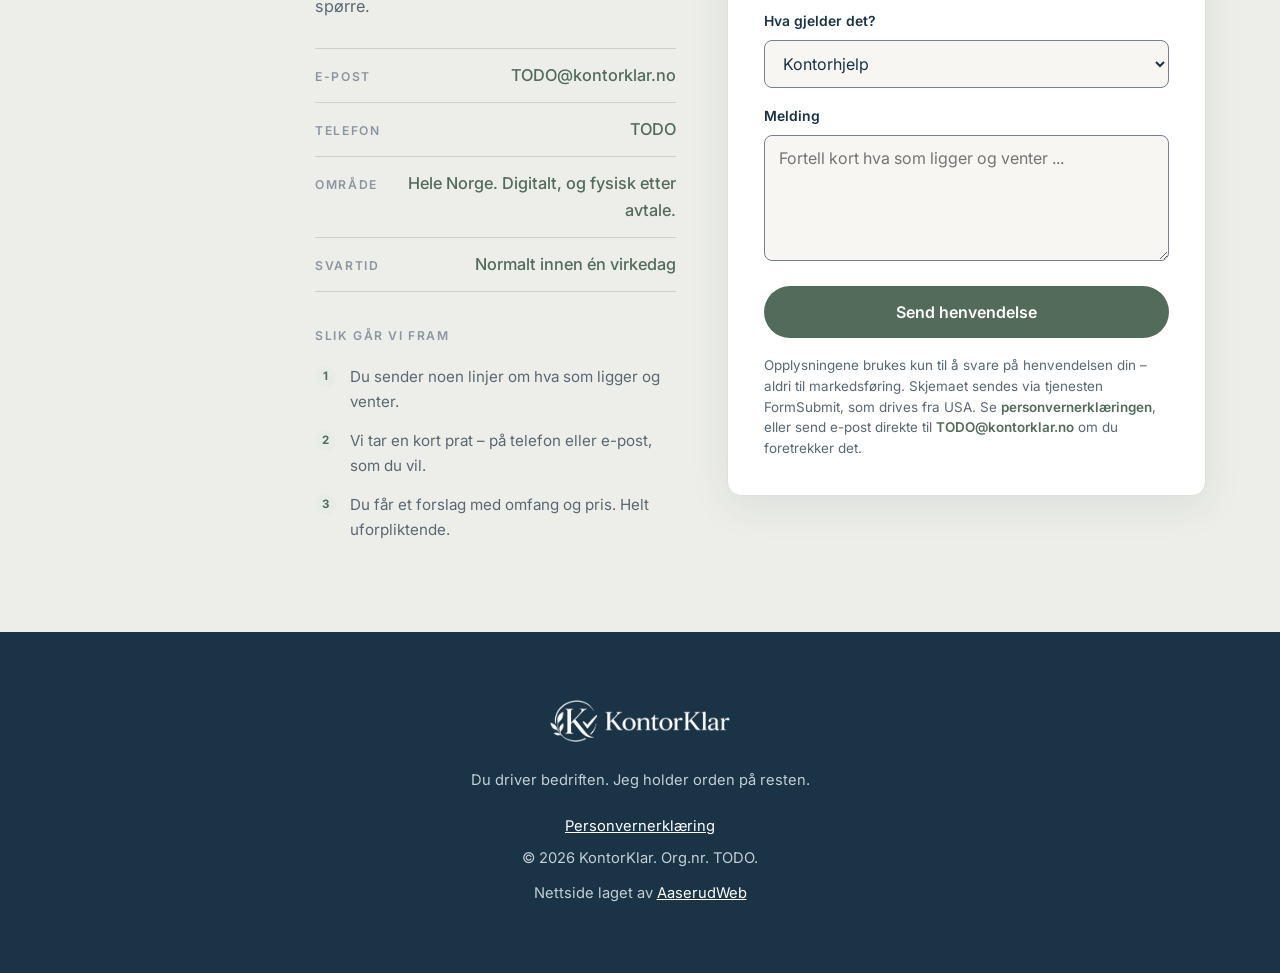
==== commit 652537d3: "La portrettet beholde sitt eget format Jeg tvang et nesten kvadratisk bilde (1270 x 1239) inn i en 4" ====
--- a/index.html
+++ b/index.html
@@ -558,7 +558,7 @@
       <div class="doc__body">
         <div class="om">
           <figure class="om__figur reveal">
-            <img class="om__foto" src="bilder/trude.jpg" width="800" height="1000"
+            <img class="om__foto" src="bilder/trude.jpg" width="900" height="878"
                  alt="Trude Øiesvold, KontorKlar" loading="lazy">
           </figure>
 
--- a/css/style.css
+++ b/css/style.css
@@ -618,31 +618,19 @@
 
 .om {
   display: grid;
-  grid-template-columns: 0.72fr 1.28fr;
+  grid-template-columns: 0.88fr 1.12fr;
   gap: clamp(26px, 4vw, 56px);
   align-items: start;
 }
 
 .om__figur { margin: 0; }
-.om__foto,
-.om__plassholder {
+
+/* Ingen fast aspect-ratio her. Bildet beholder sitt eget format, saa et
+   nytt portrett kan byttes inn uten aa bli beskaaret eller strukket. */
+.om__foto {
   width: 100%;
-  aspect-ratio: 4 / 5;
+  height: auto;
   border-radius: 3px;
-}
-.om__foto { object-fit: cover; }
-
-/* Midlertidig monogram til portrettet foreligger */
-.om__plassholder {
-  background: var(--bg-alt);
-  border: 1px solid var(--rule);
-  display: grid;
-  place-items: center;
-}
-.om__plassholder span {
-  font-family: var(--font-head);
-  font-size: clamp(2.2rem, 5vw, 3.2rem);
-  color: var(--green);
 }
 
 .om__tekst p + p { margin-top: 15px; }
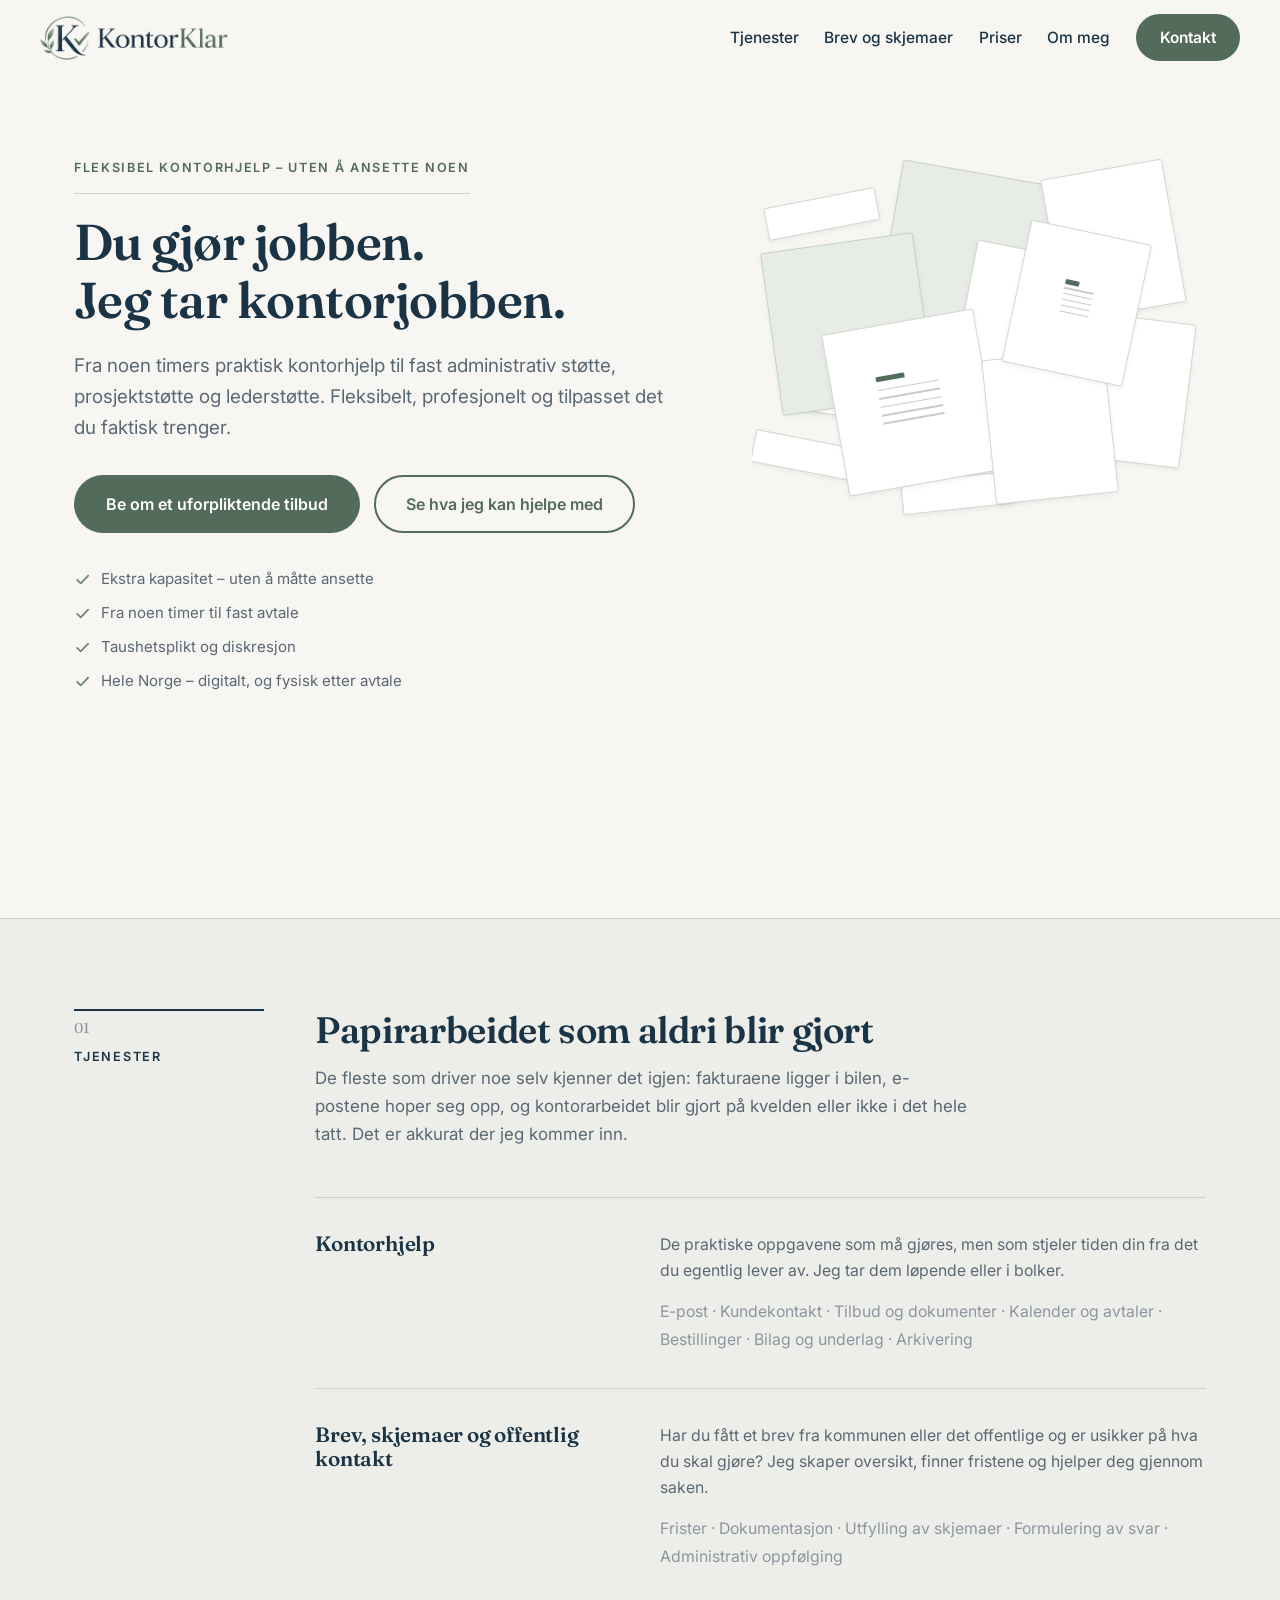
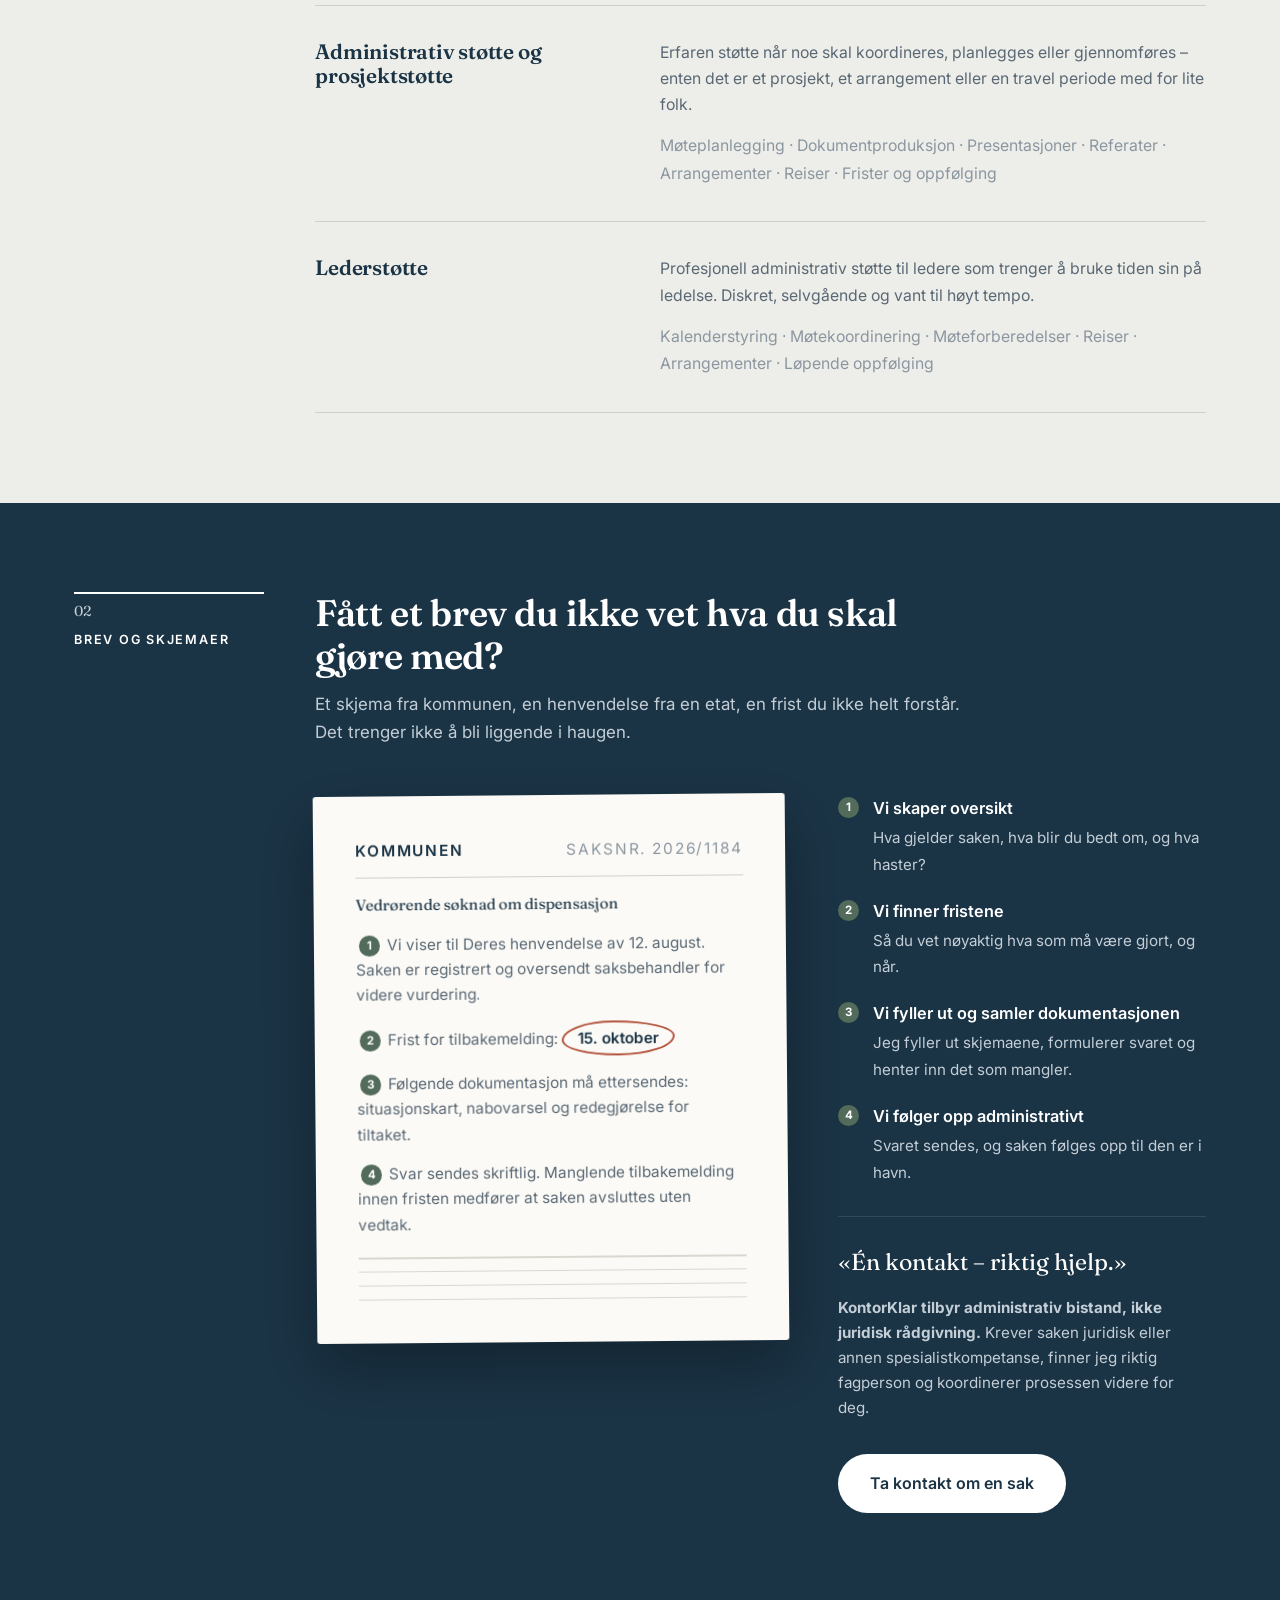
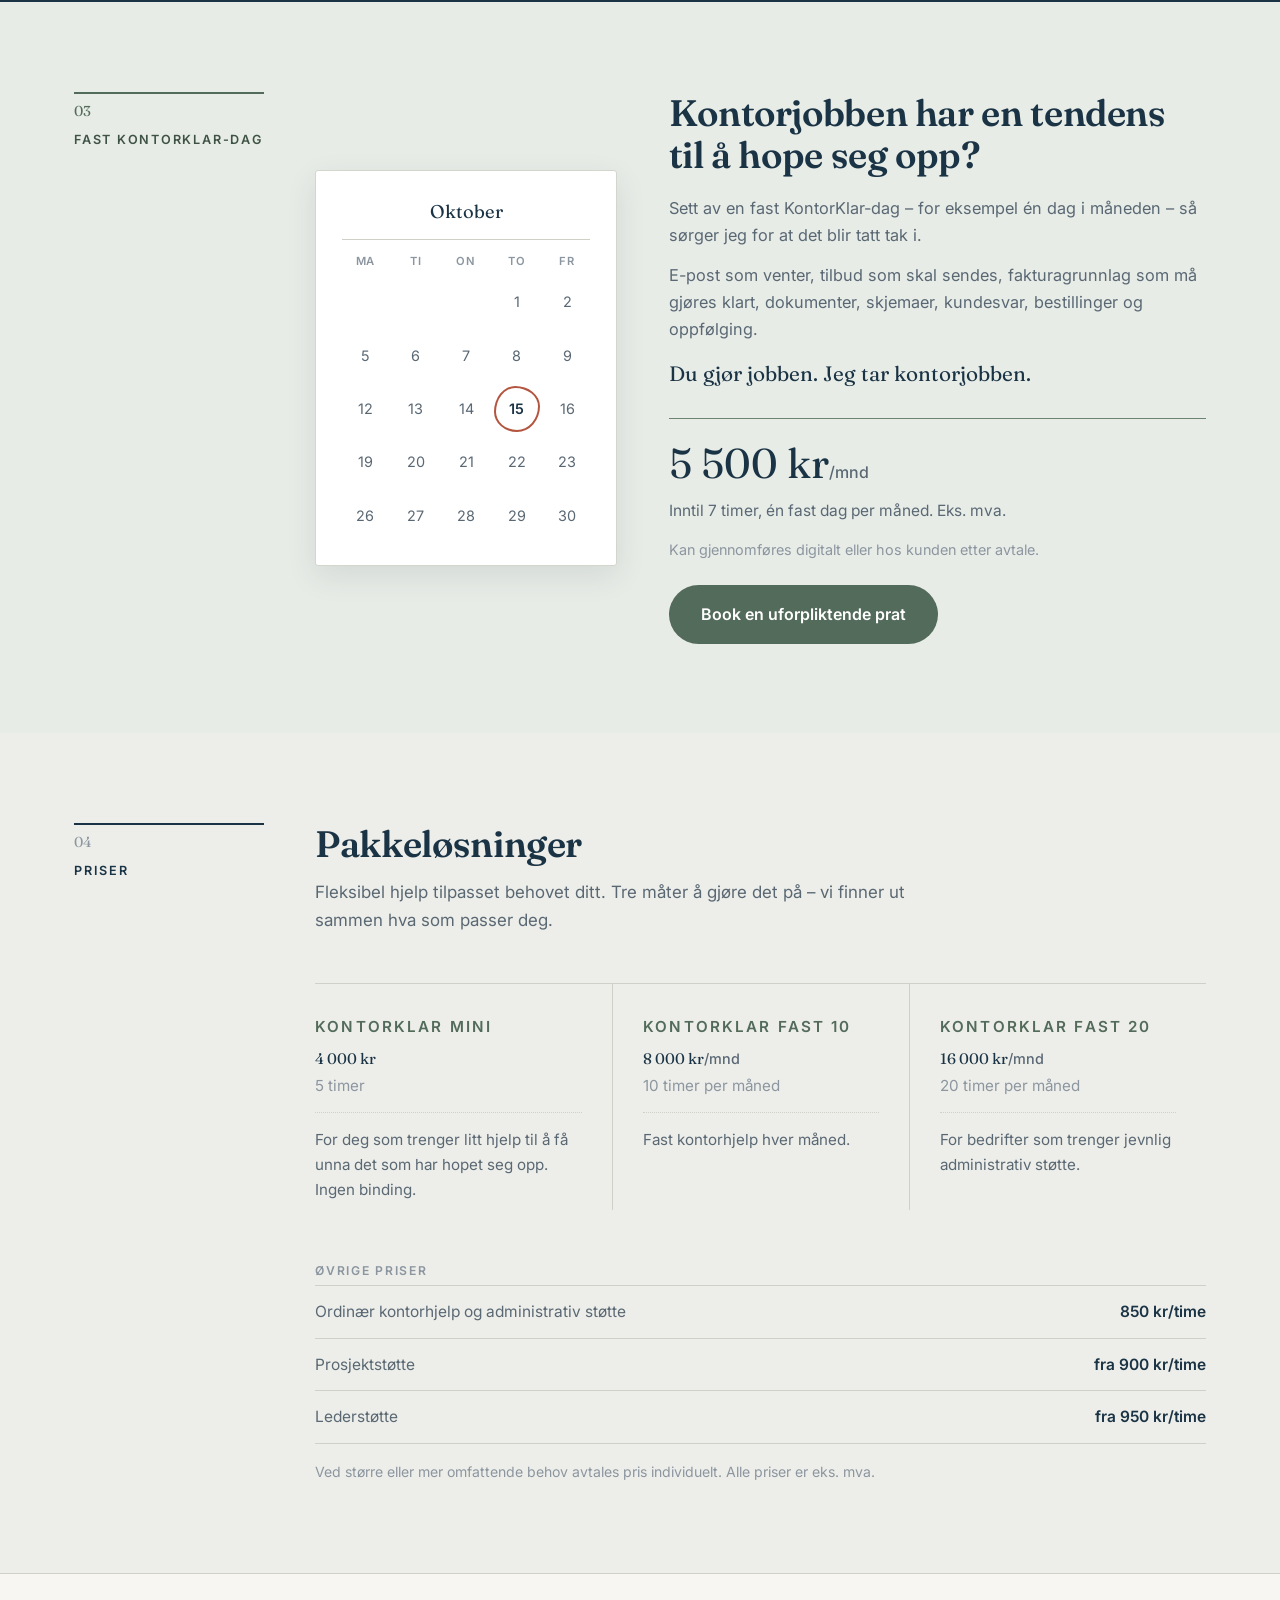
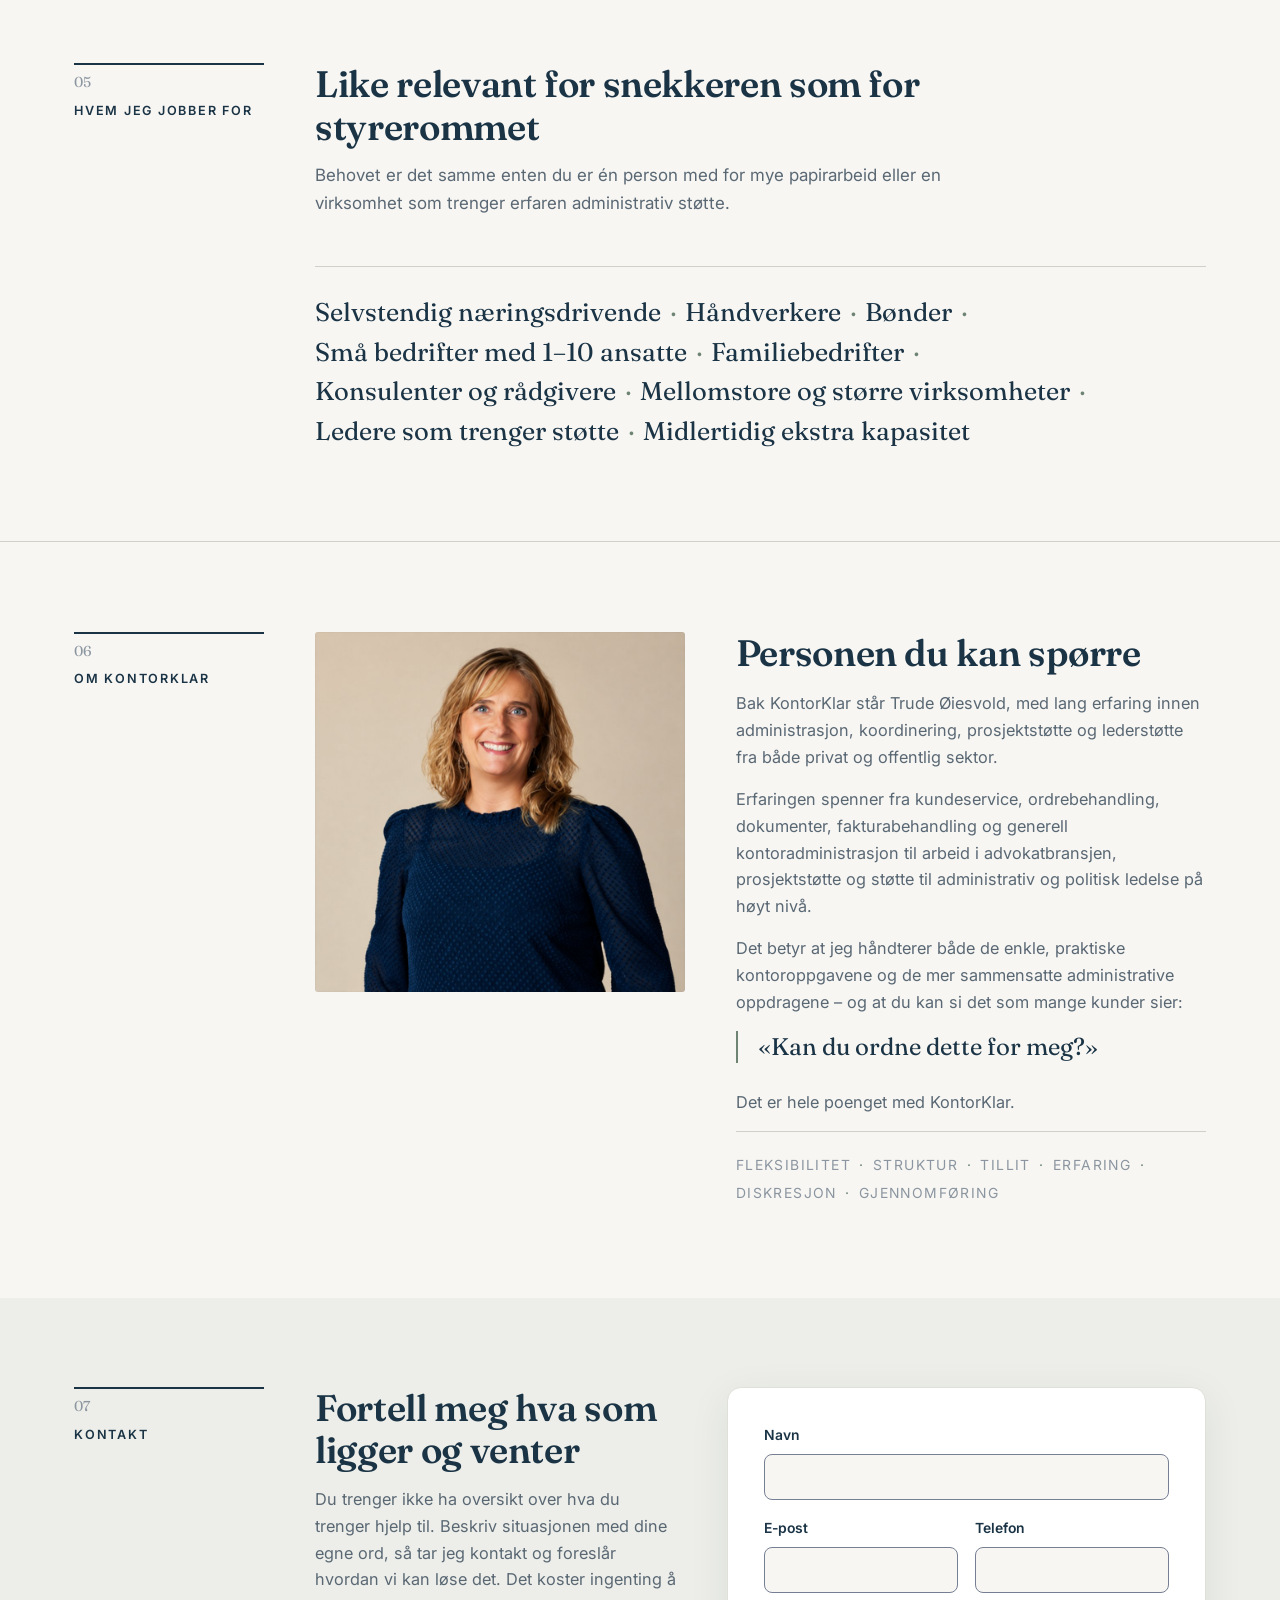
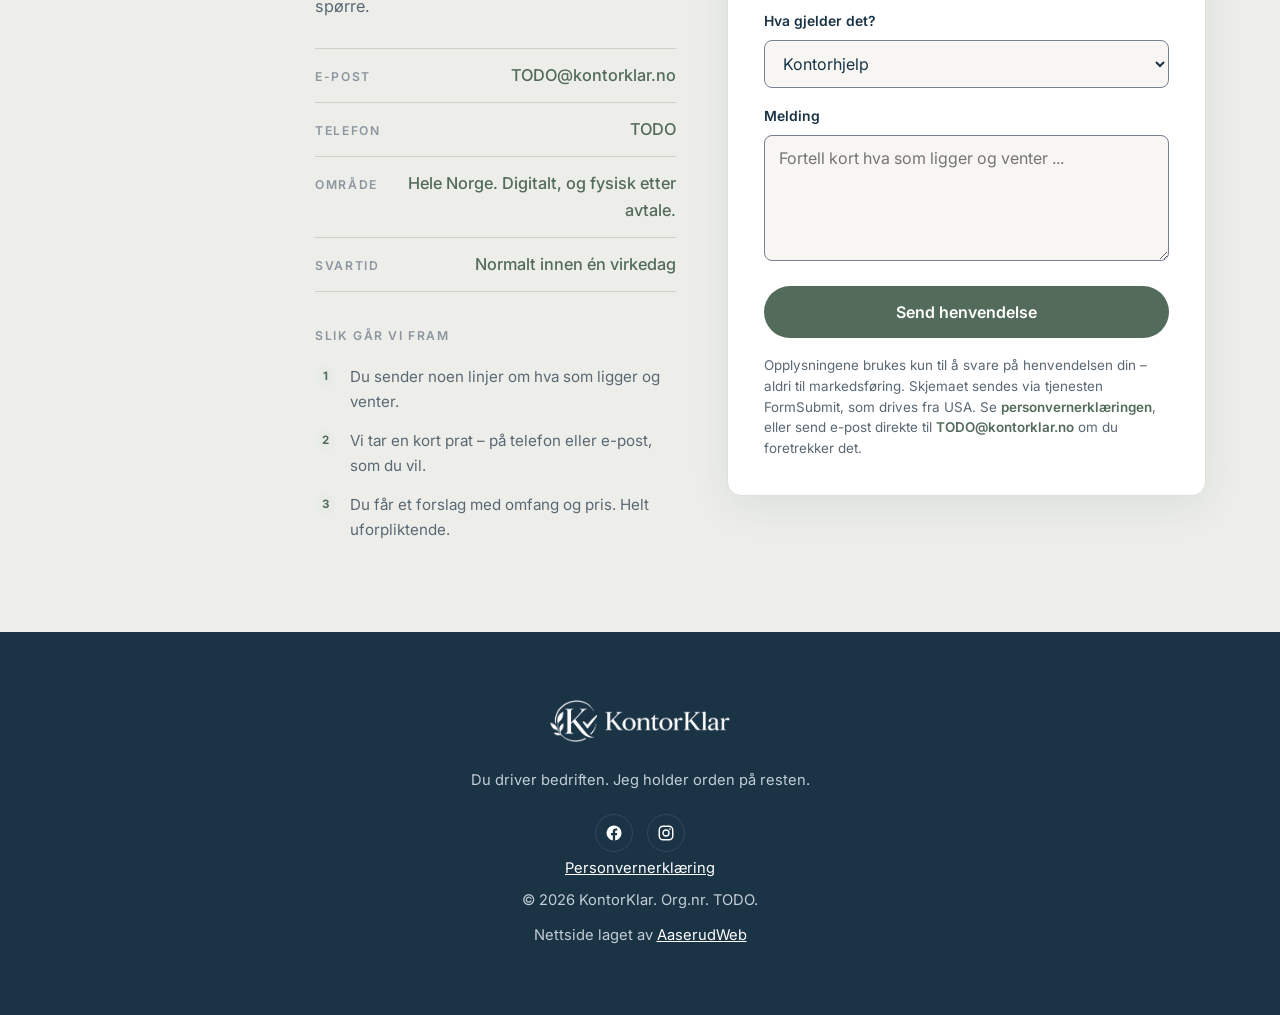
==== commit 796c8193: "Aktiver lenkene til Facebook og Instagram Trude sendte de faktiske profiladressene. Ikonene i footer" ====
--- a/index.html
+++ b/index.html
@@ -57,6 +57,10 @@
     "addressRegion": "TODO",
     "addressCountry": "NO"
   },
+  "sameAs": [
+    "https://www.facebook.com/profile.php?id=61594233715940",
+    "https://www.instagram.com/kontorklar/"
+  ],
   "areaServed": [
     { "@type": "Country", "name": "Norge" }
   ],
@@ -709,17 +713,13 @@
   </div>
   <p class="footer__tagline">Du driver bedriften. Jeg holder orden på resten.</p>
   <!-- TODO: sett inn org.nr. og sted -->
-  <!-- TODO: fjern kommentaren under når Trude har sendt de faktiske
-       profiladressene. De hun sendte gikk til facebook.com og instagram.com
-       sine forsider, ikke til profilene. Legg samtidig de samme to adressene
-       inn i JSON-LD-en over som "sameAs": [ ... ].
   <div class="footer__sosialt">
-    <a href="TODO" target="_blank" rel="noopener" aria-label="KontorKlar på Facebook">
+    <a href="https://www.facebook.com/profile.php?id=61594233715940" target="_blank" rel="noopener" aria-label="KontorKlar på Facebook">
       <svg viewBox="0 0 24 24" fill="currentColor" aria-hidden="true">
         <path d="M22 12a10 10 0 1 0-11.6 9.9v-7H7.9V12h2.5V9.8c0-2.5 1.5-3.9 3.8-3.9 1.1 0 2.2.2 2.2.2v2.5h-1.3c-1.2 0-1.6.8-1.6 1.6V12h2.8l-.4 2.9h-2.4v7A10 10 0 0 0 22 12z"/>
       </svg>
     </a>
-    <a href="TODO" target="_blank" rel="noopener" aria-label="KontorKlar på Instagram">
+    <a href="https://www.instagram.com/kontorklar/" target="_blank" rel="noopener" aria-label="KontorKlar på Instagram">
       <svg viewBox="0 0 24 24" fill="none" stroke="currentColor" stroke-width="1.9" aria-hidden="true">
         <rect x="3" y="3" width="18" height="18" rx="5"/>
         <circle cx="12" cy="12" r="4"/>
@@ -727,7 +727,6 @@
       </svg>
     </a>
   </div>
-  -->
   <p class="footer__legal"><a href="personvern.html">Personvernerklæring</a></p>
   <p class="footer__copy">© <span id="year">2026</span> KontorKlar. Org.nr. TODO.</p>
   <p class="footer__credit">Nettside laget av <a href="https://aaserudweb.no" target="_blank" rel="noopener">AaserudWeb</a></p>
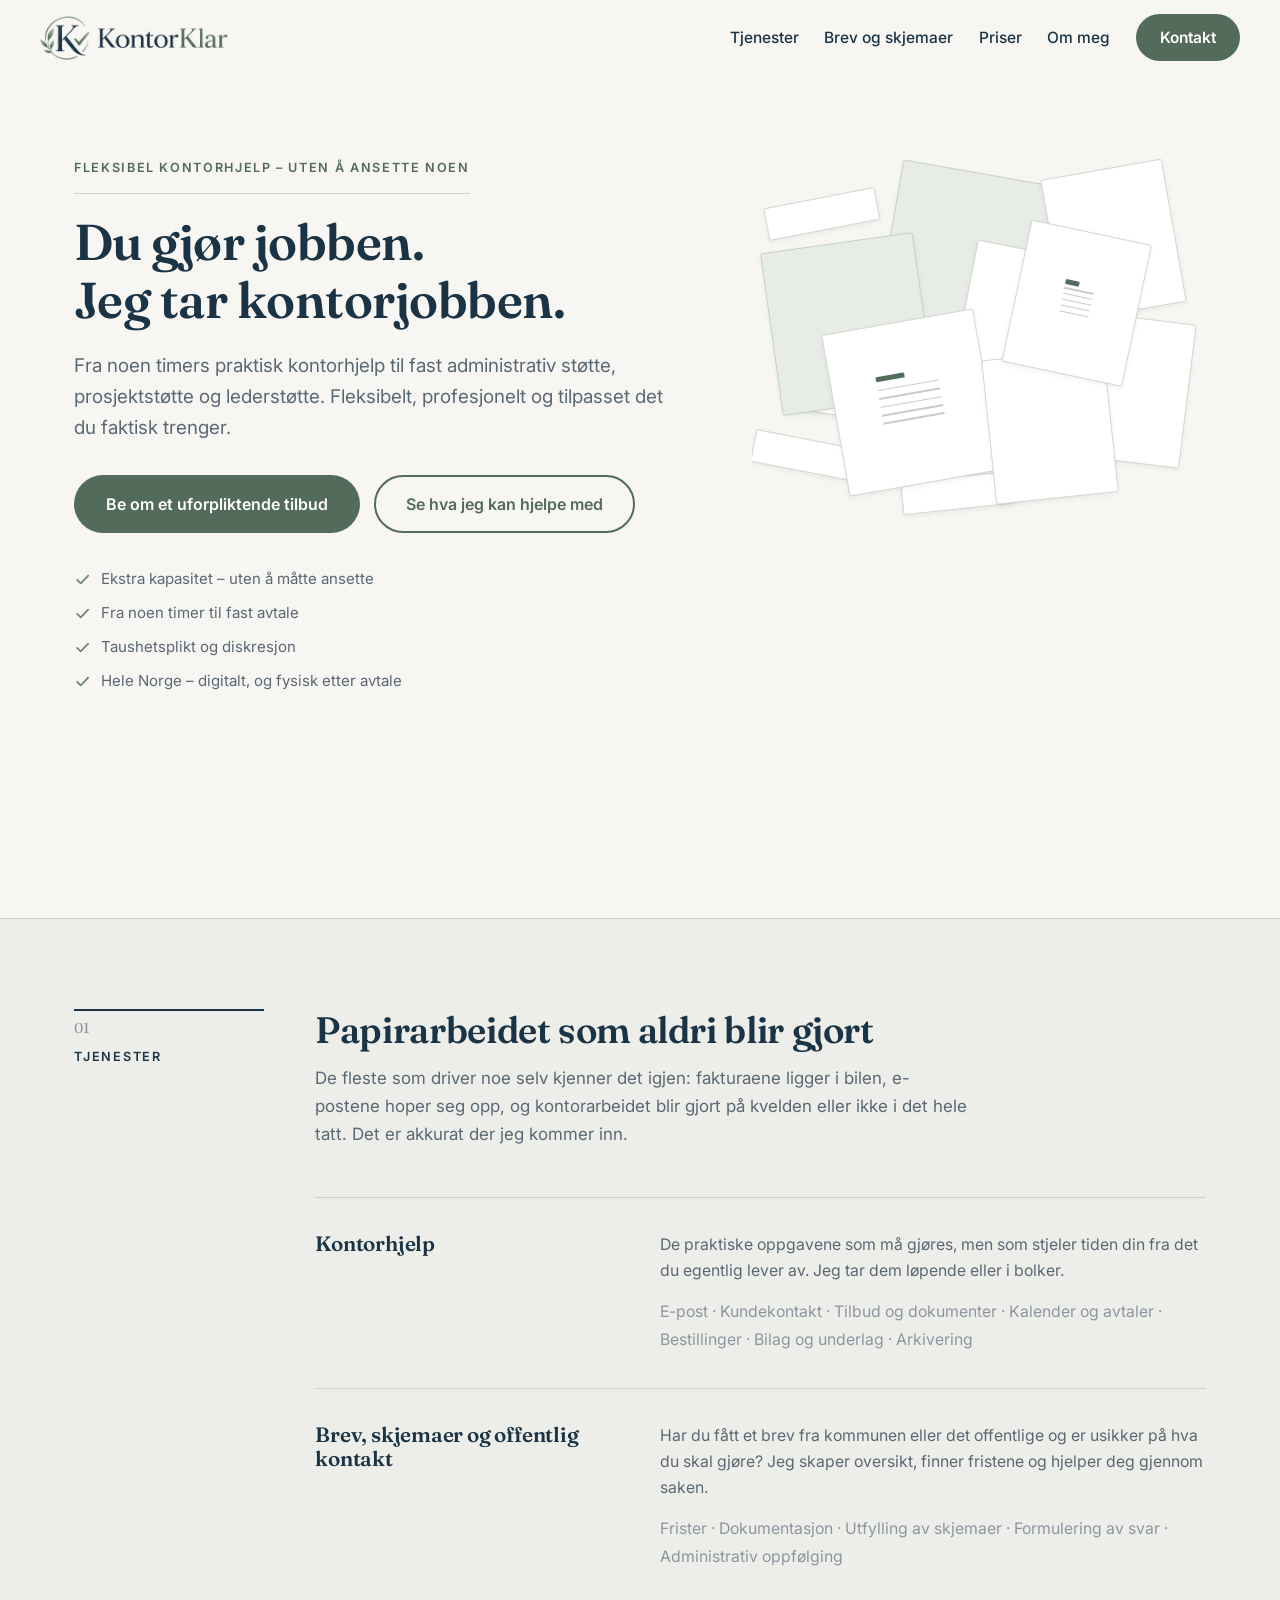
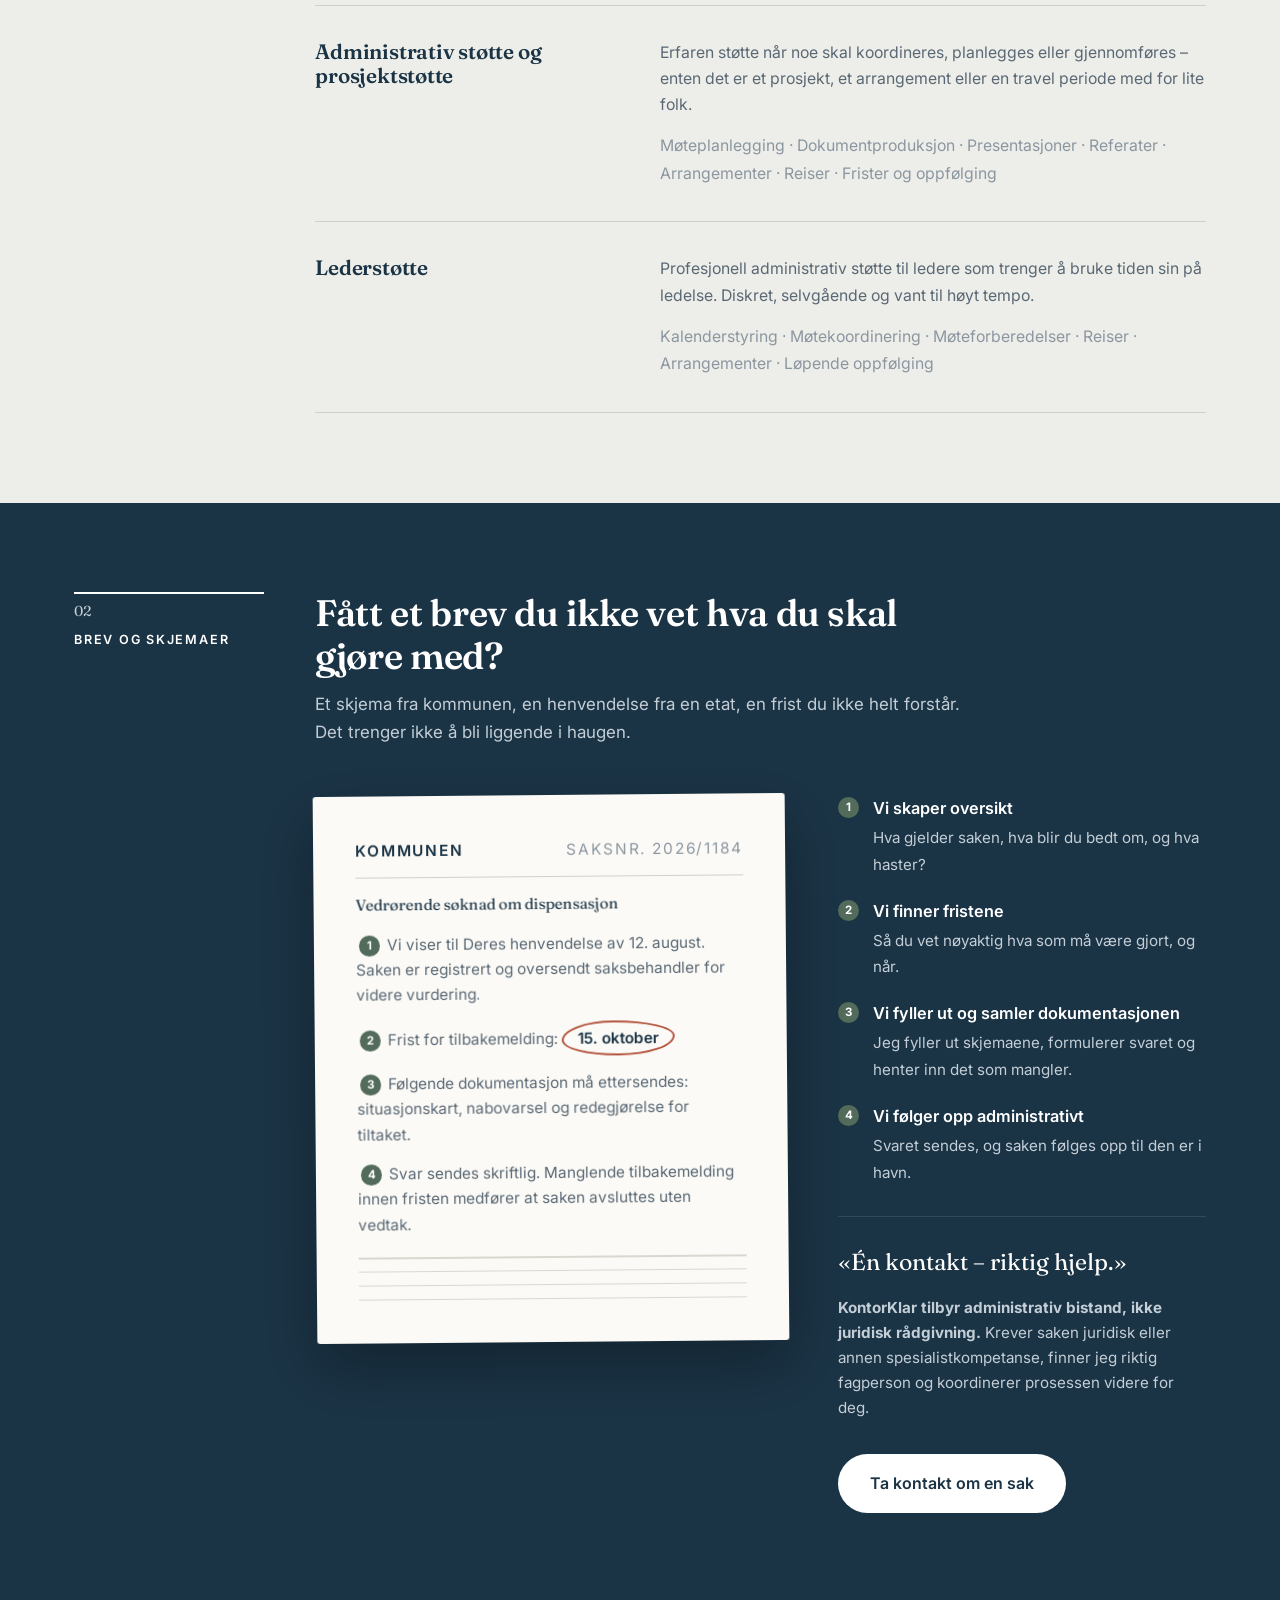
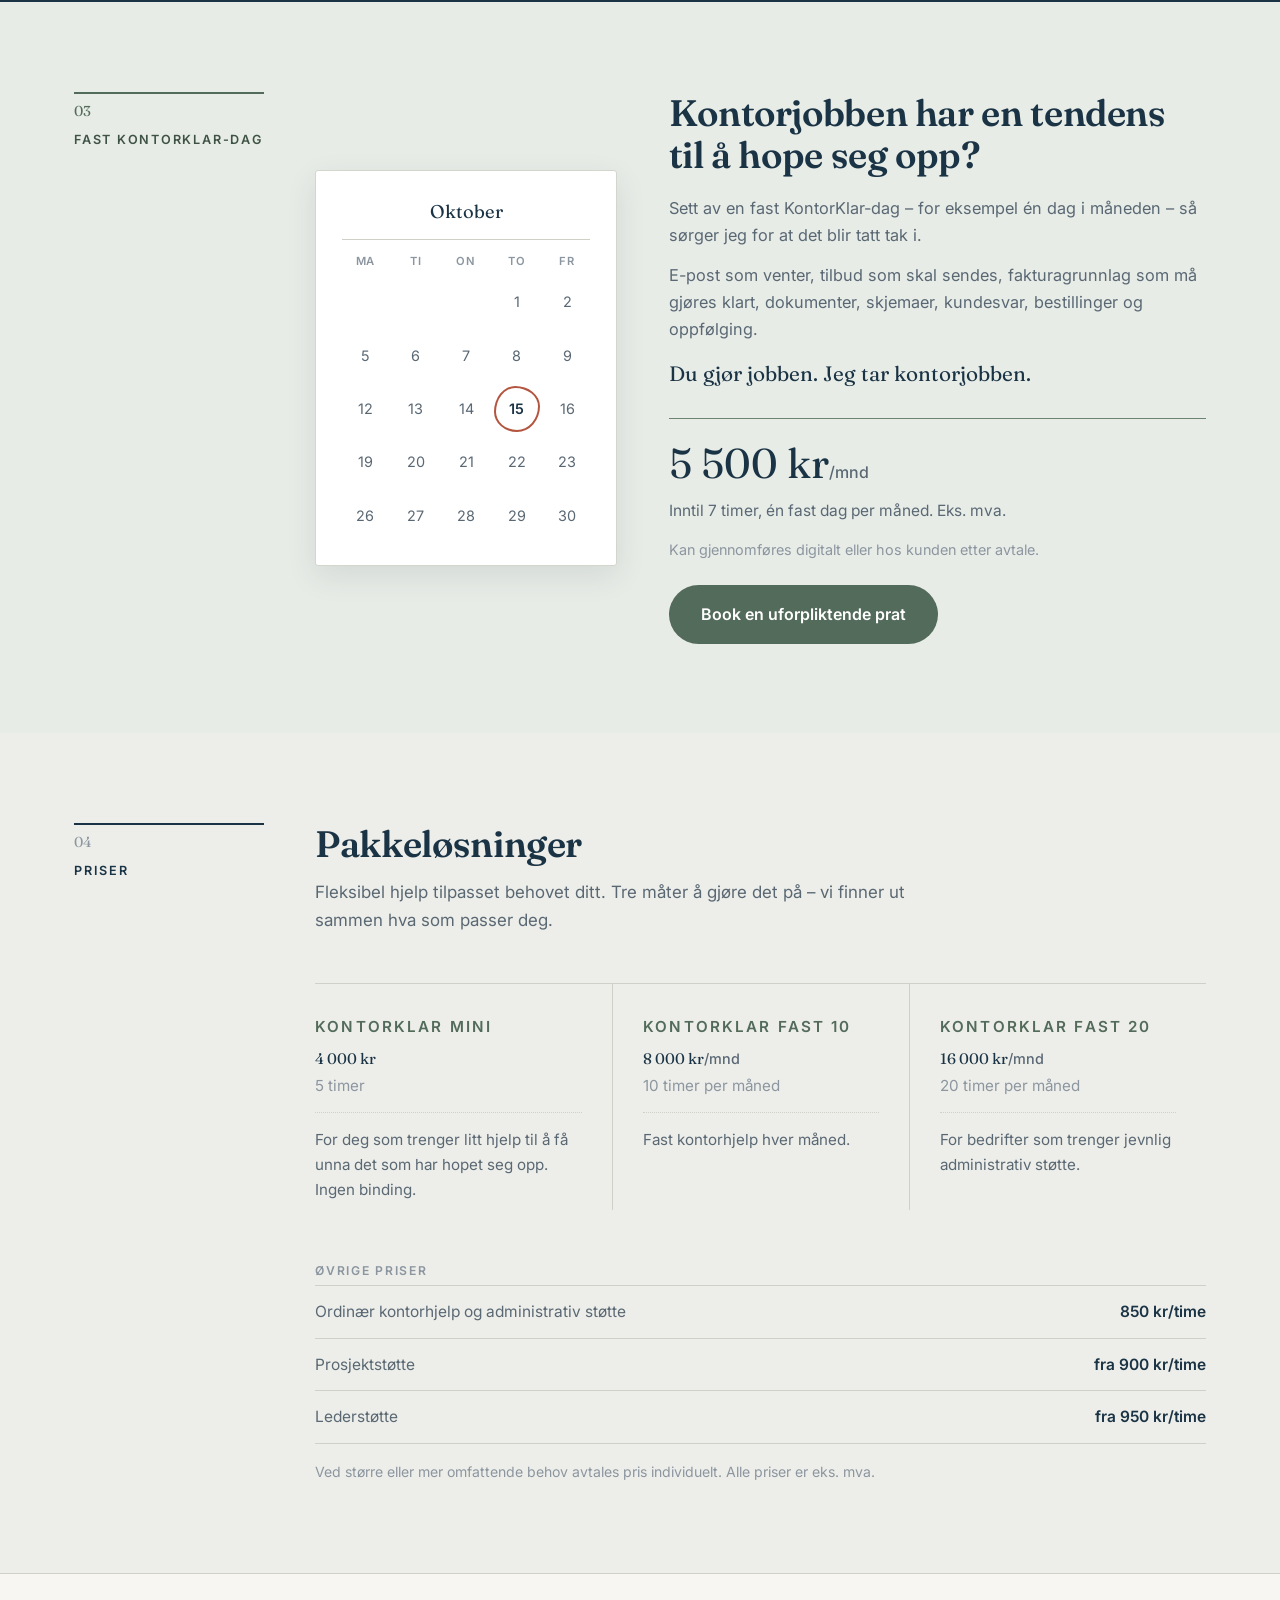
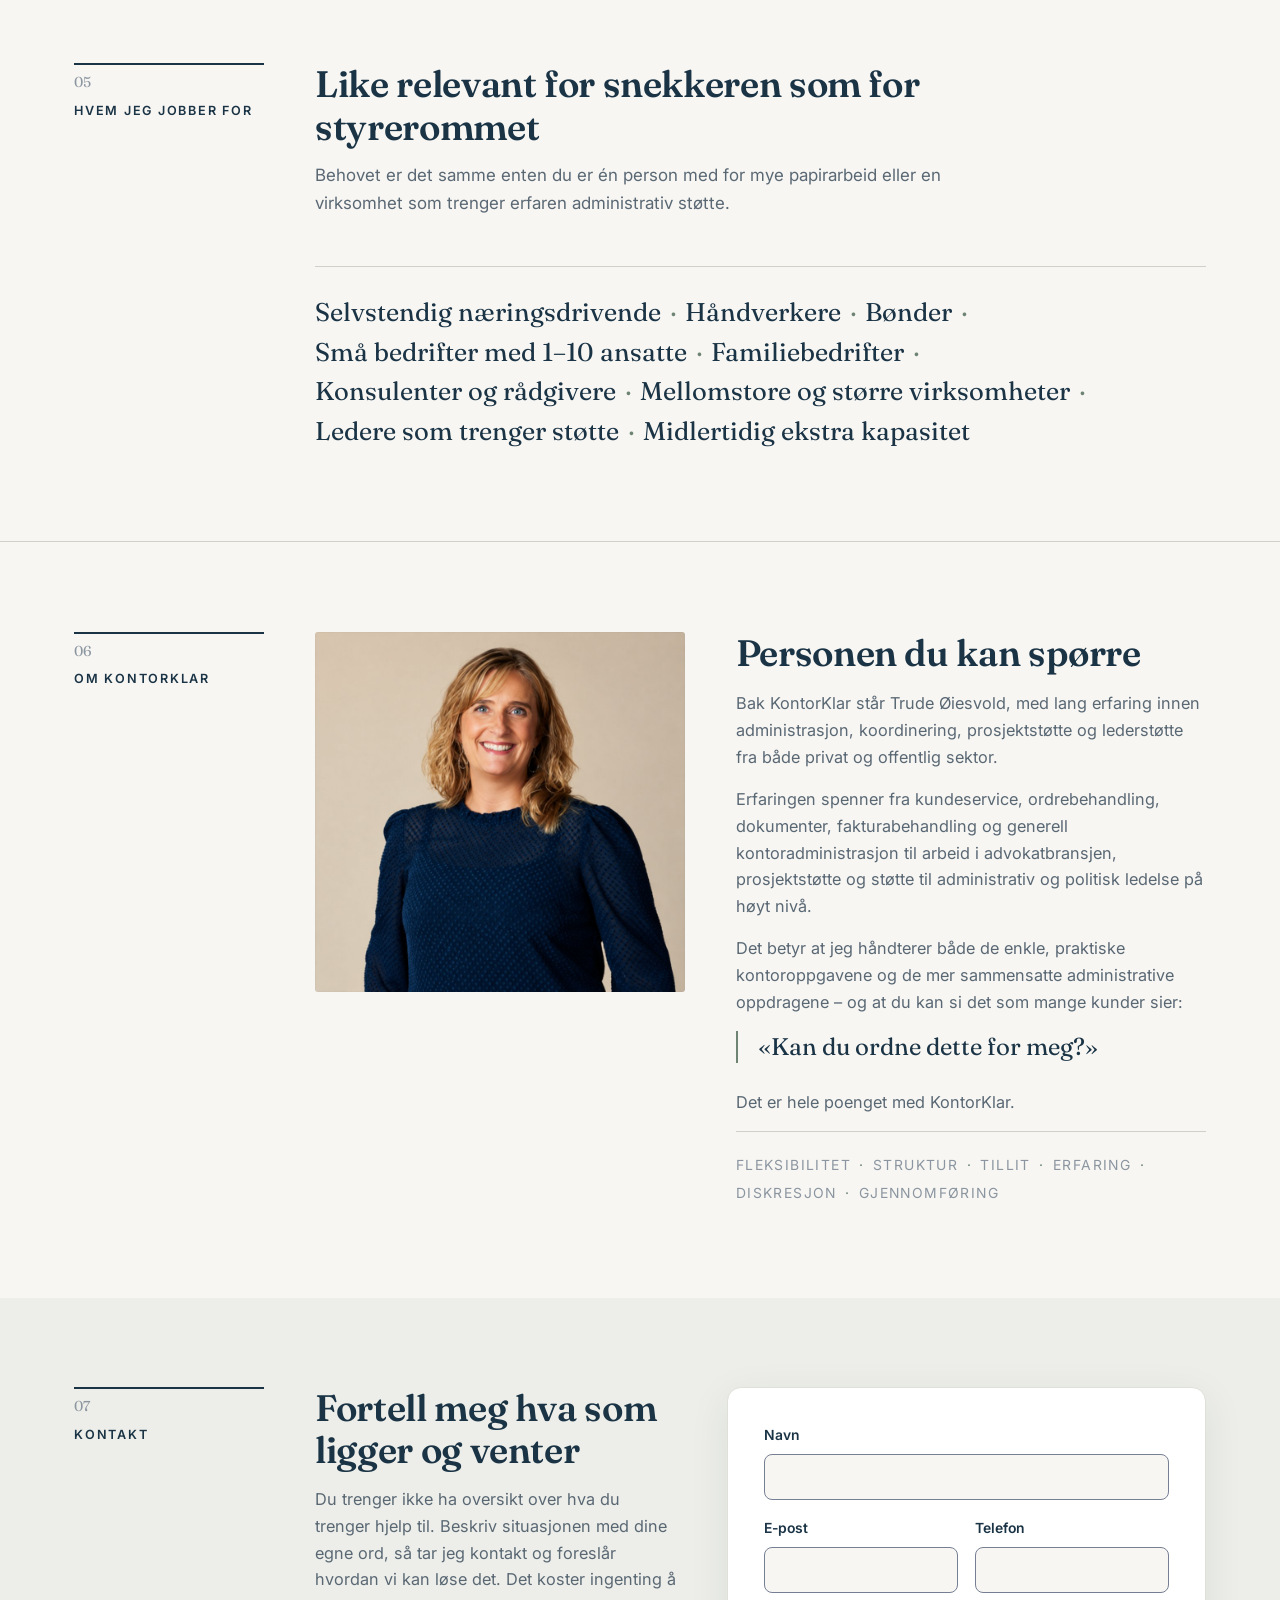
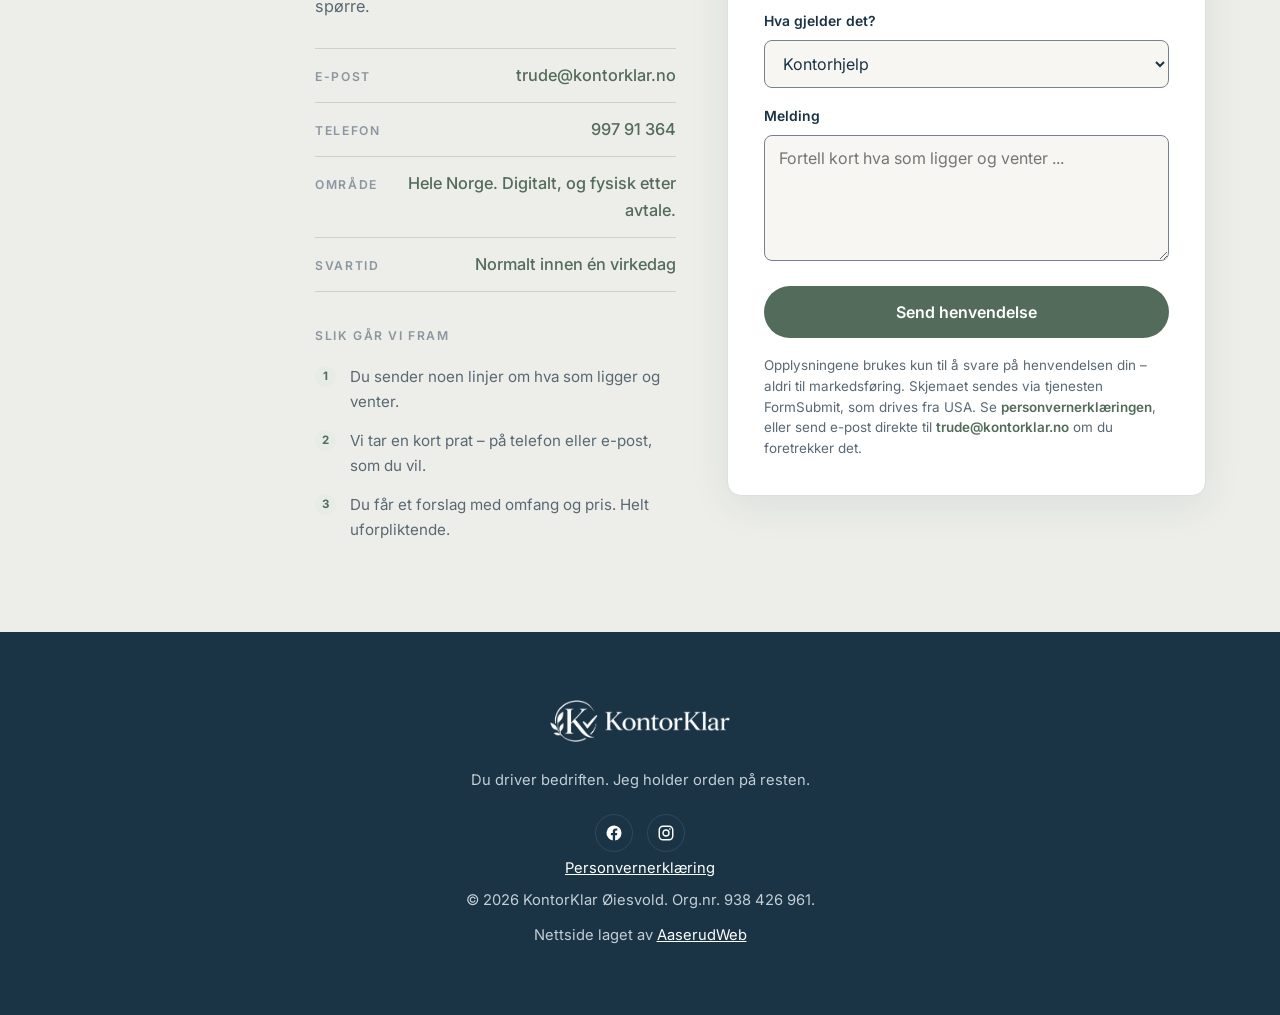
==== commit fde47ac6: "Fyll inn kontaktopplysningene Foretaket er registrert i Brønnøysund som KontorKlar Øiesvold, enkeltp" ====
--- a/index.html
+++ b/index.html
@@ -47,14 +47,15 @@
   "logo": "https://kontorklar.no/bilder/logo.png",
   "slogan": "Du gjør jobben. Jeg tar kontorjobben.",
   "priceSpecification": { "@type": "PriceSpecification", "valueAddedTaxIncluded": false },
-  "email": "TODO@kontorklar.no",
-  "telephone": "+47TODO",
+  "email": "trude@kontorklar.no",
+  "telephone": "+4799791364",
   "priceRange": "850 - 16000 NOK",
+  "legalName": "KontorKlar Øiesvold",
   "founder": { "@type": "Person", "name": "Trude Øiesvold" },
   "address": {
     "@type": "PostalAddress",
-    "addressLocality": "TODO",
-    "addressRegion": "TODO",
+    "addressLocality": "Lunner",
+    "addressRegion": "Innlandet",
     "addressCountry": "NO"
   },
   "sameAs": [
@@ -62,6 +63,8 @@
     "https://www.instagram.com/kontorklar/"
   ],
   "areaServed": [
+    { "@type": "Place", "name": "Lunner" },
+    { "@type": "Place", "name": "Hadeland" },
     { "@type": "Country", "name": "Norge" }
   ],
   "knowsAbout": [
@@ -617,13 +620,11 @@
             <ul class="contact-list">
               <li>
                 <strong>E-post</strong>
-                <!-- TODO: sett inn kundens e-postadresse (både her og i skjemaet under) -->
-                <a href="mailto:TODO@kontorklar.no">TODO@kontorklar.no</a>
+                <a href="mailto:trude@kontorklar.no">trude@kontorklar.no</a>
               </li>
               <li>
                 <strong>Telefon</strong>
-                <!-- TODO: sett inn telefonnummer -->
-                <a href="tel:+47TODO">TODO</a>
+                <a href="tel:+4799791364">997 91 364</a>
               </li>
               <li>
                 <strong>Område</strong>
@@ -647,7 +648,7 @@
 
         <!-- FormSubmit: første innsending utløser en aktiveringsmail til adressen under.
              Skjemaet fungerer helt uten JavaScript. -->
-        <form class="contact-form reveal" action="https://formsubmit.co/TODO@kontorklar.no" method="POST">
+        <form class="contact-form reveal" action="https://formsubmit.co/trude@kontorklar.no" method="POST">
           <input type="hidden" name="_subject" value="Ny henvendelse fra kontorklar.no">
           <input type="hidden" name="_template" value="table">
           <input type="hidden" name="_captcha" value="false">
@@ -695,7 +696,7 @@
             markedsføring. Skjemaet sendes via tjenesten FormSubmit, som drives
             fra USA. Se <a href="personvern.html">personvernerklæringen</a>, eller
             send e-post direkte til
-            <a href="mailto:TODO@kontorklar.no">TODO@kontorklar.no</a> om du
+            <a href="mailto:trude@kontorklar.no">trude@kontorklar.no</a> om du
             foretrekker det.
           </p>
         </form>
@@ -712,7 +713,6 @@
     <img src="bilder/logo-lys.png" width="853" height="200" alt="KontorKlar" loading="lazy">
   </div>
   <p class="footer__tagline">Du driver bedriften. Jeg holder orden på resten.</p>
-  <!-- TODO: sett inn org.nr. og sted -->
   <div class="footer__sosialt">
     <a href="https://www.facebook.com/profile.php?id=61594233715940" target="_blank" rel="noopener" aria-label="KontorKlar på Facebook">
       <svg viewBox="0 0 24 24" fill="currentColor" aria-hidden="true">
@@ -728,7 +728,7 @@
     </a>
   </div>
   <p class="footer__legal"><a href="personvern.html">Personvernerklæring</a></p>
-  <p class="footer__copy">© <span id="year">2026</span> KontorKlar. Org.nr. TODO.</p>
+  <p class="footer__copy">© <span id="year">2026</span> KontorKlar Øiesvold. Org.nr. 938 426 961.</p>
   <p class="footer__credit">Nettside laget av <a href="https://aaserudweb.no" target="_blank" rel="noopener">AaserudWeb</a></p>
 </footer>
 
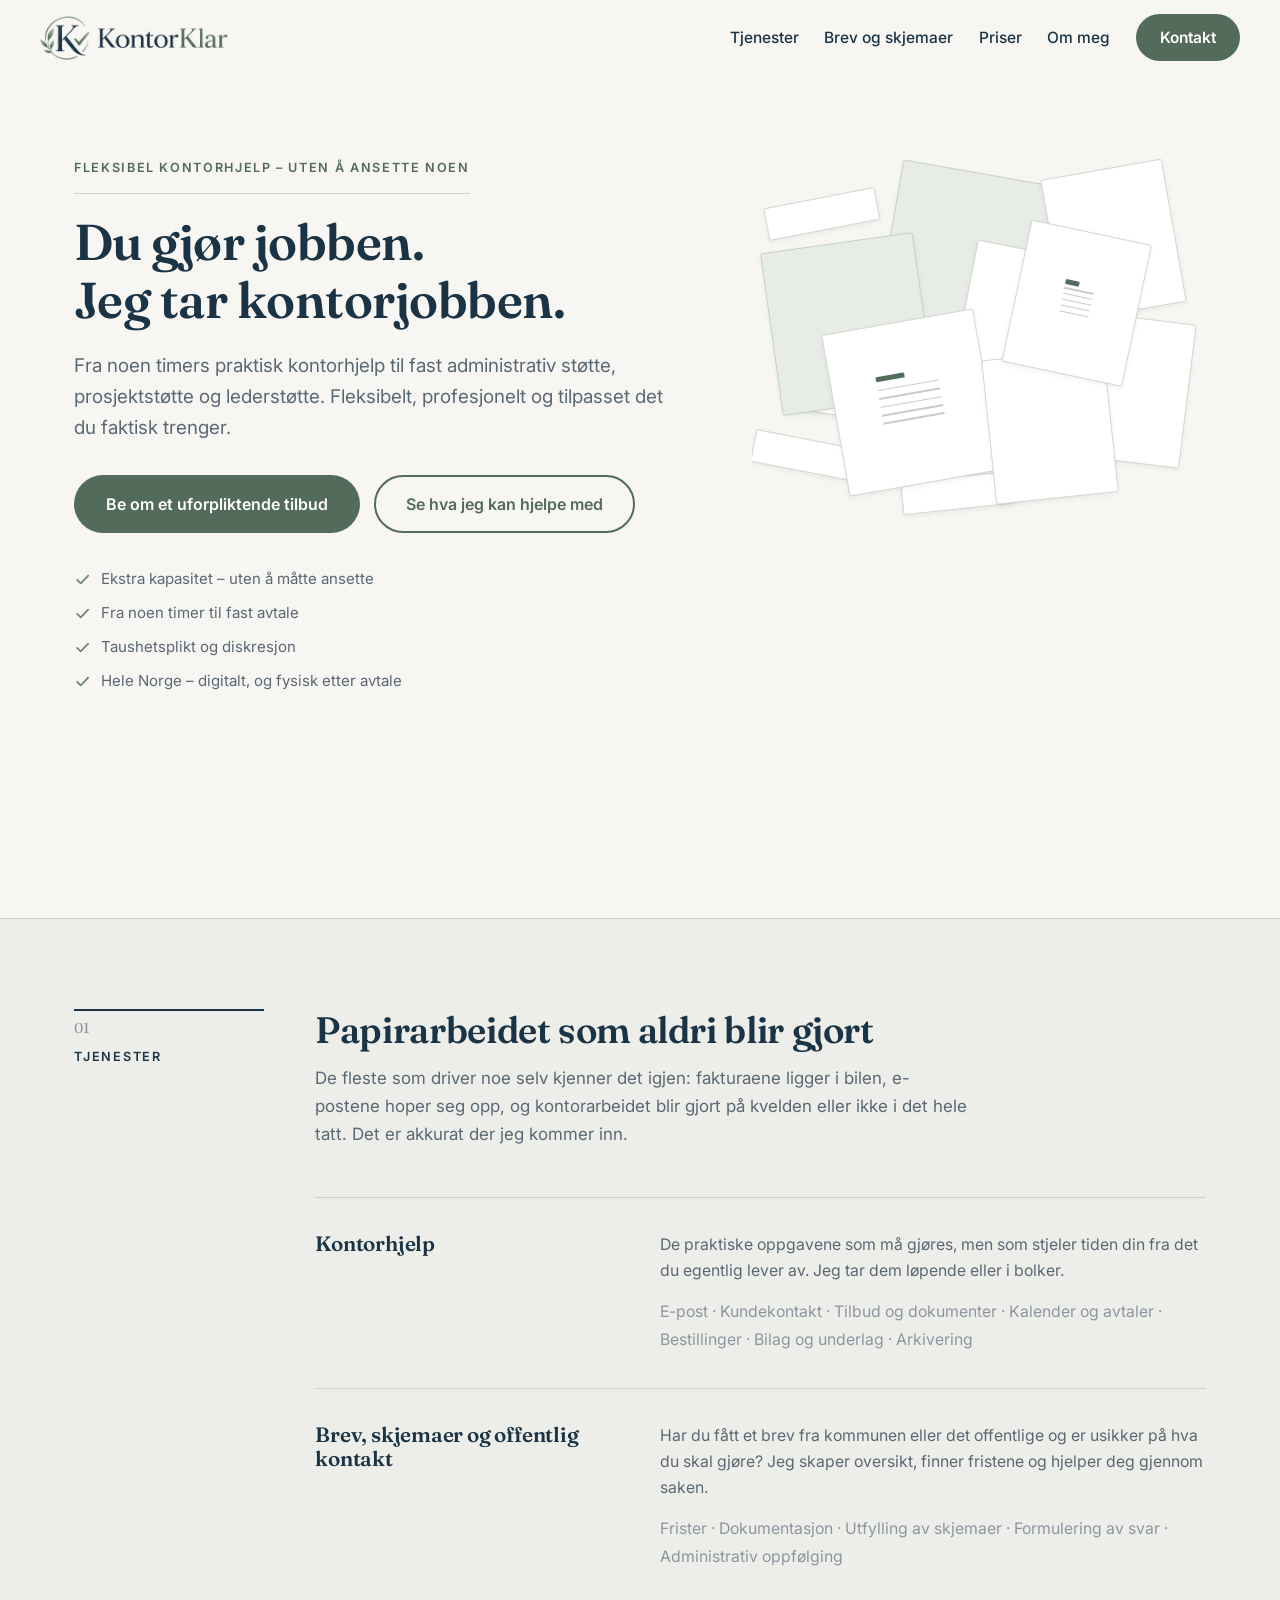
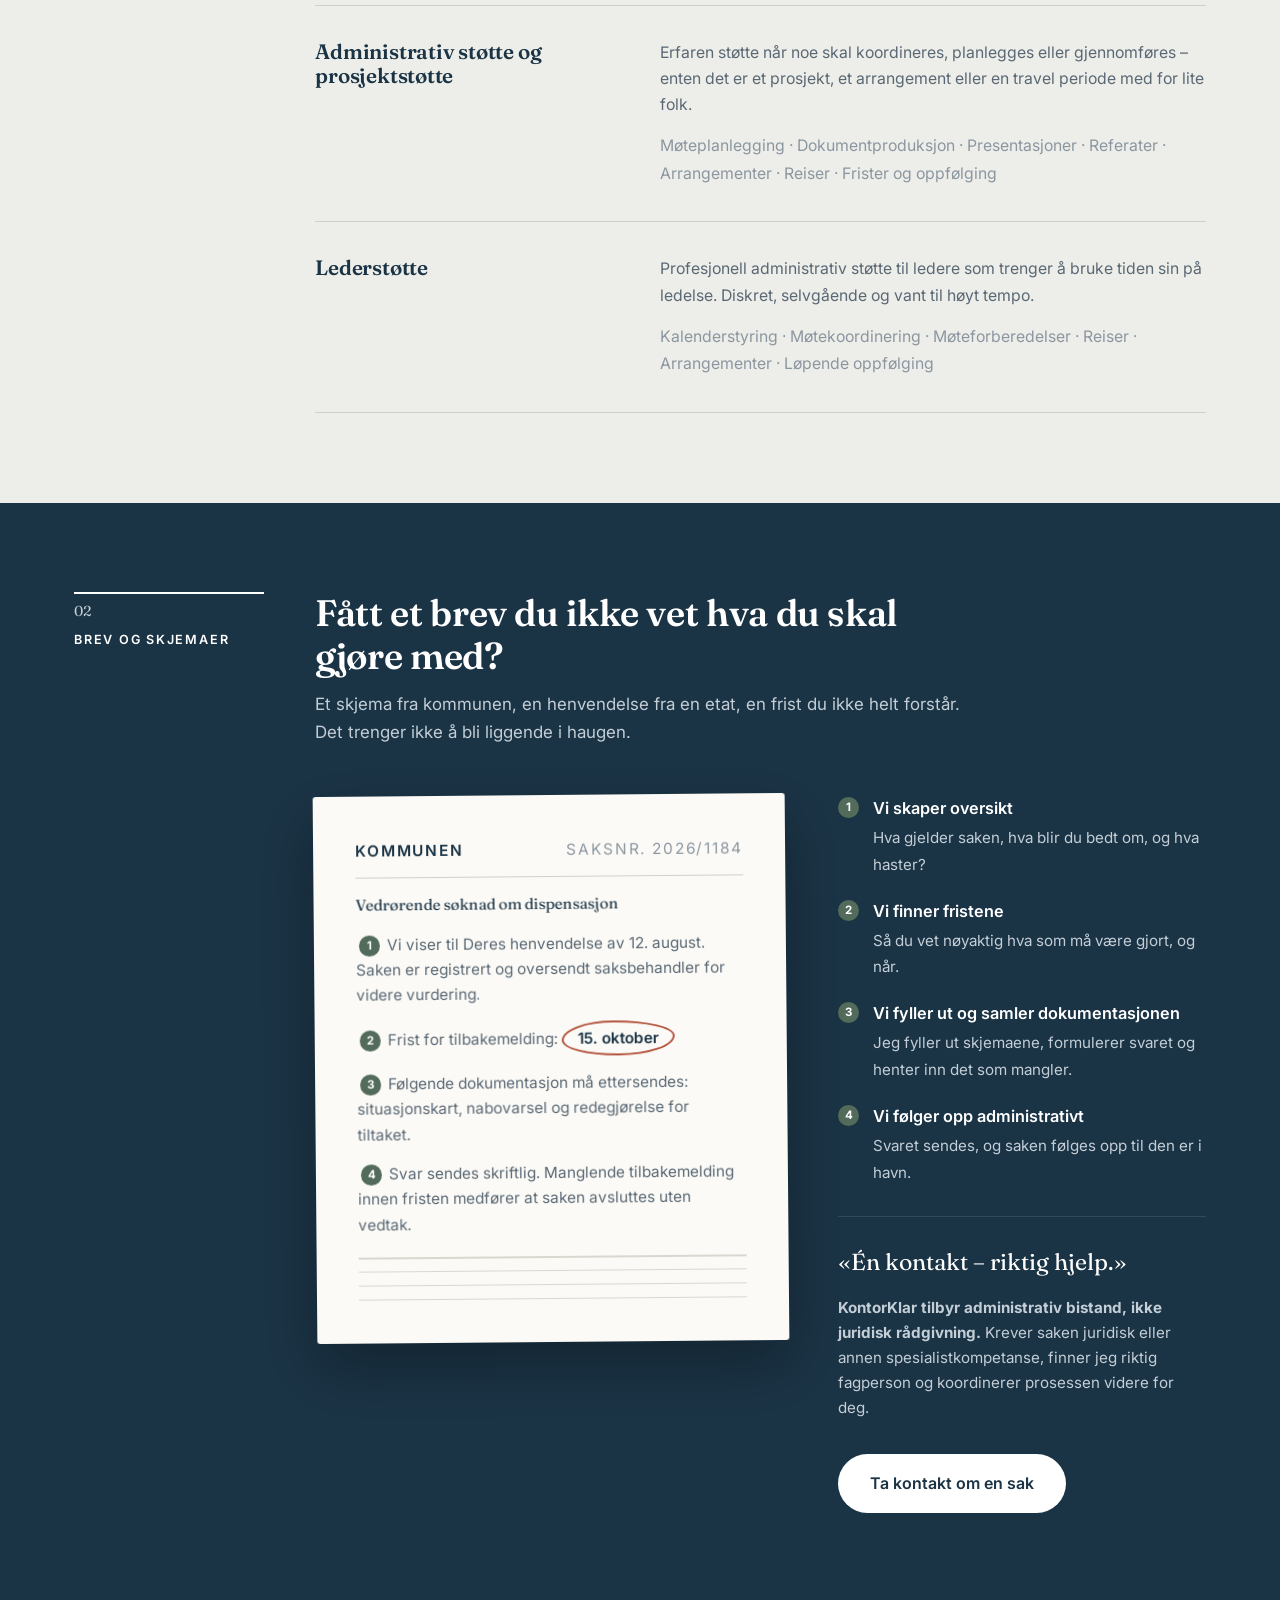
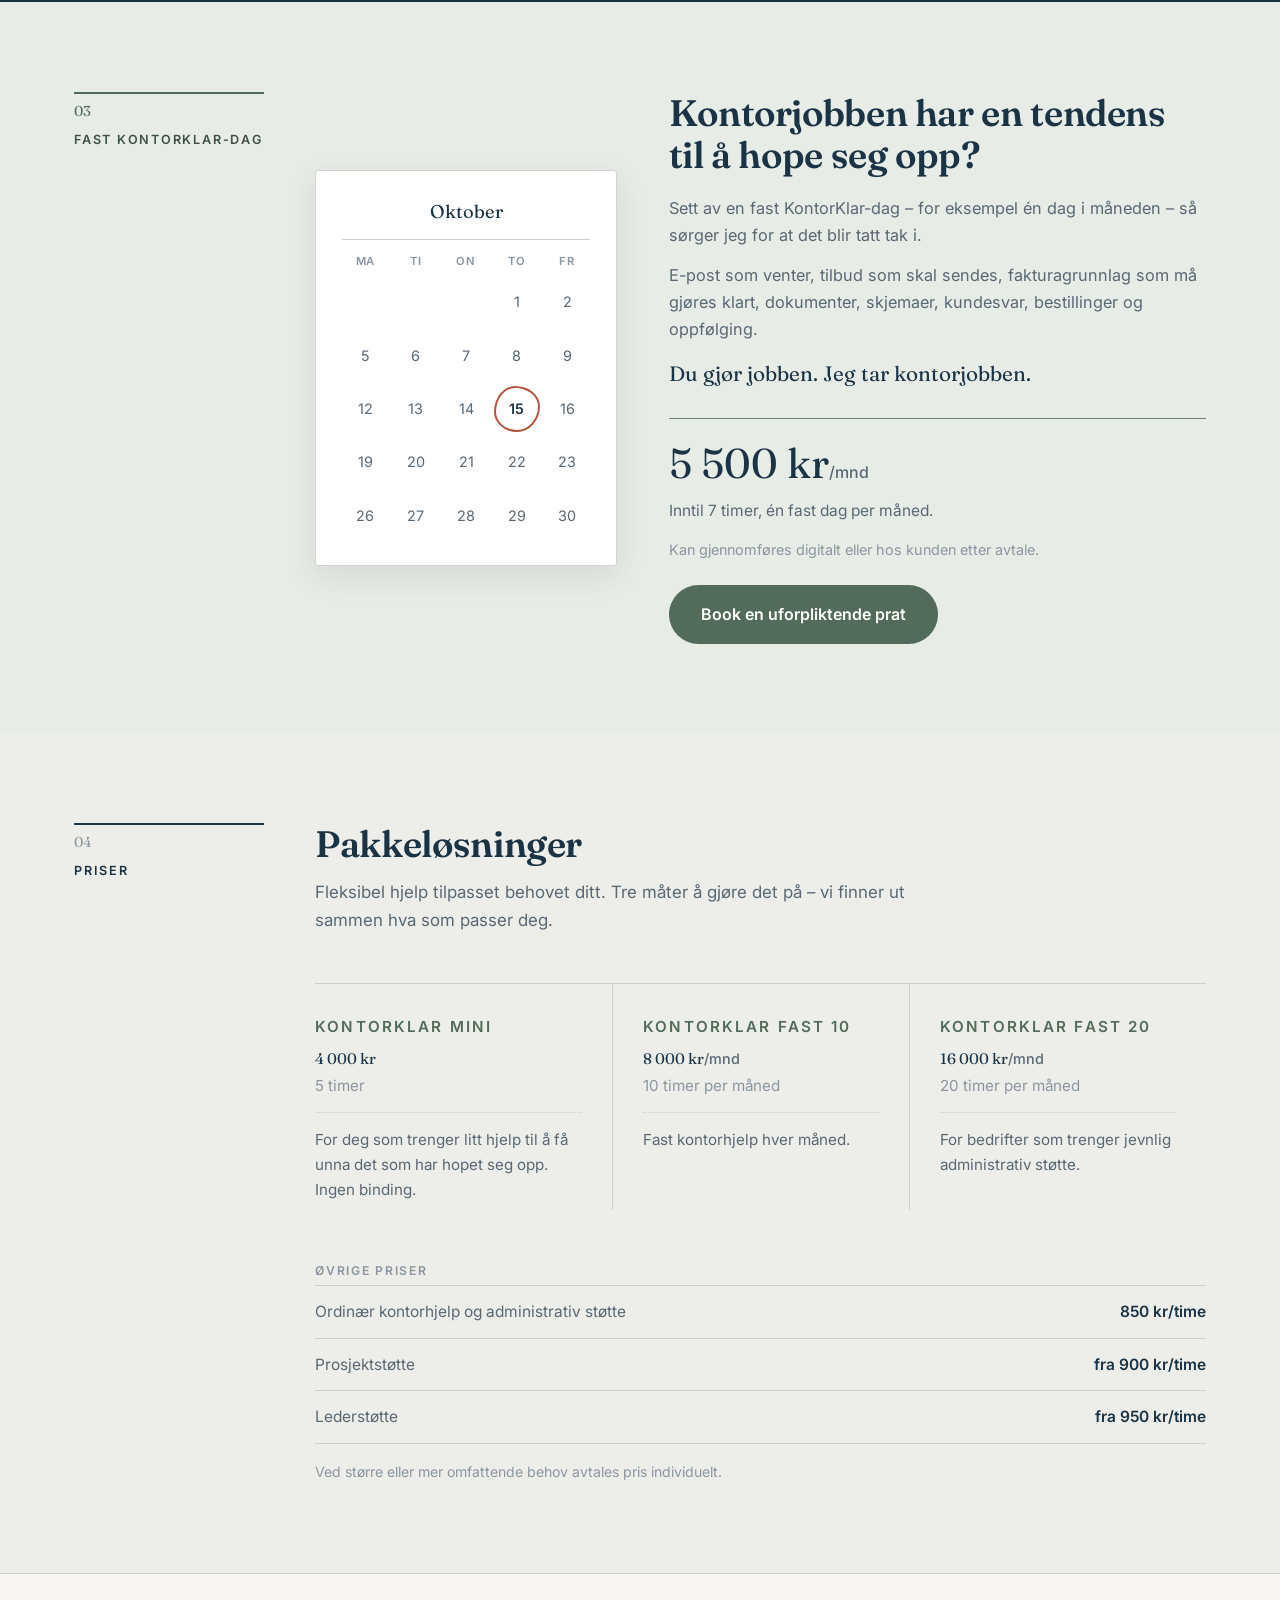
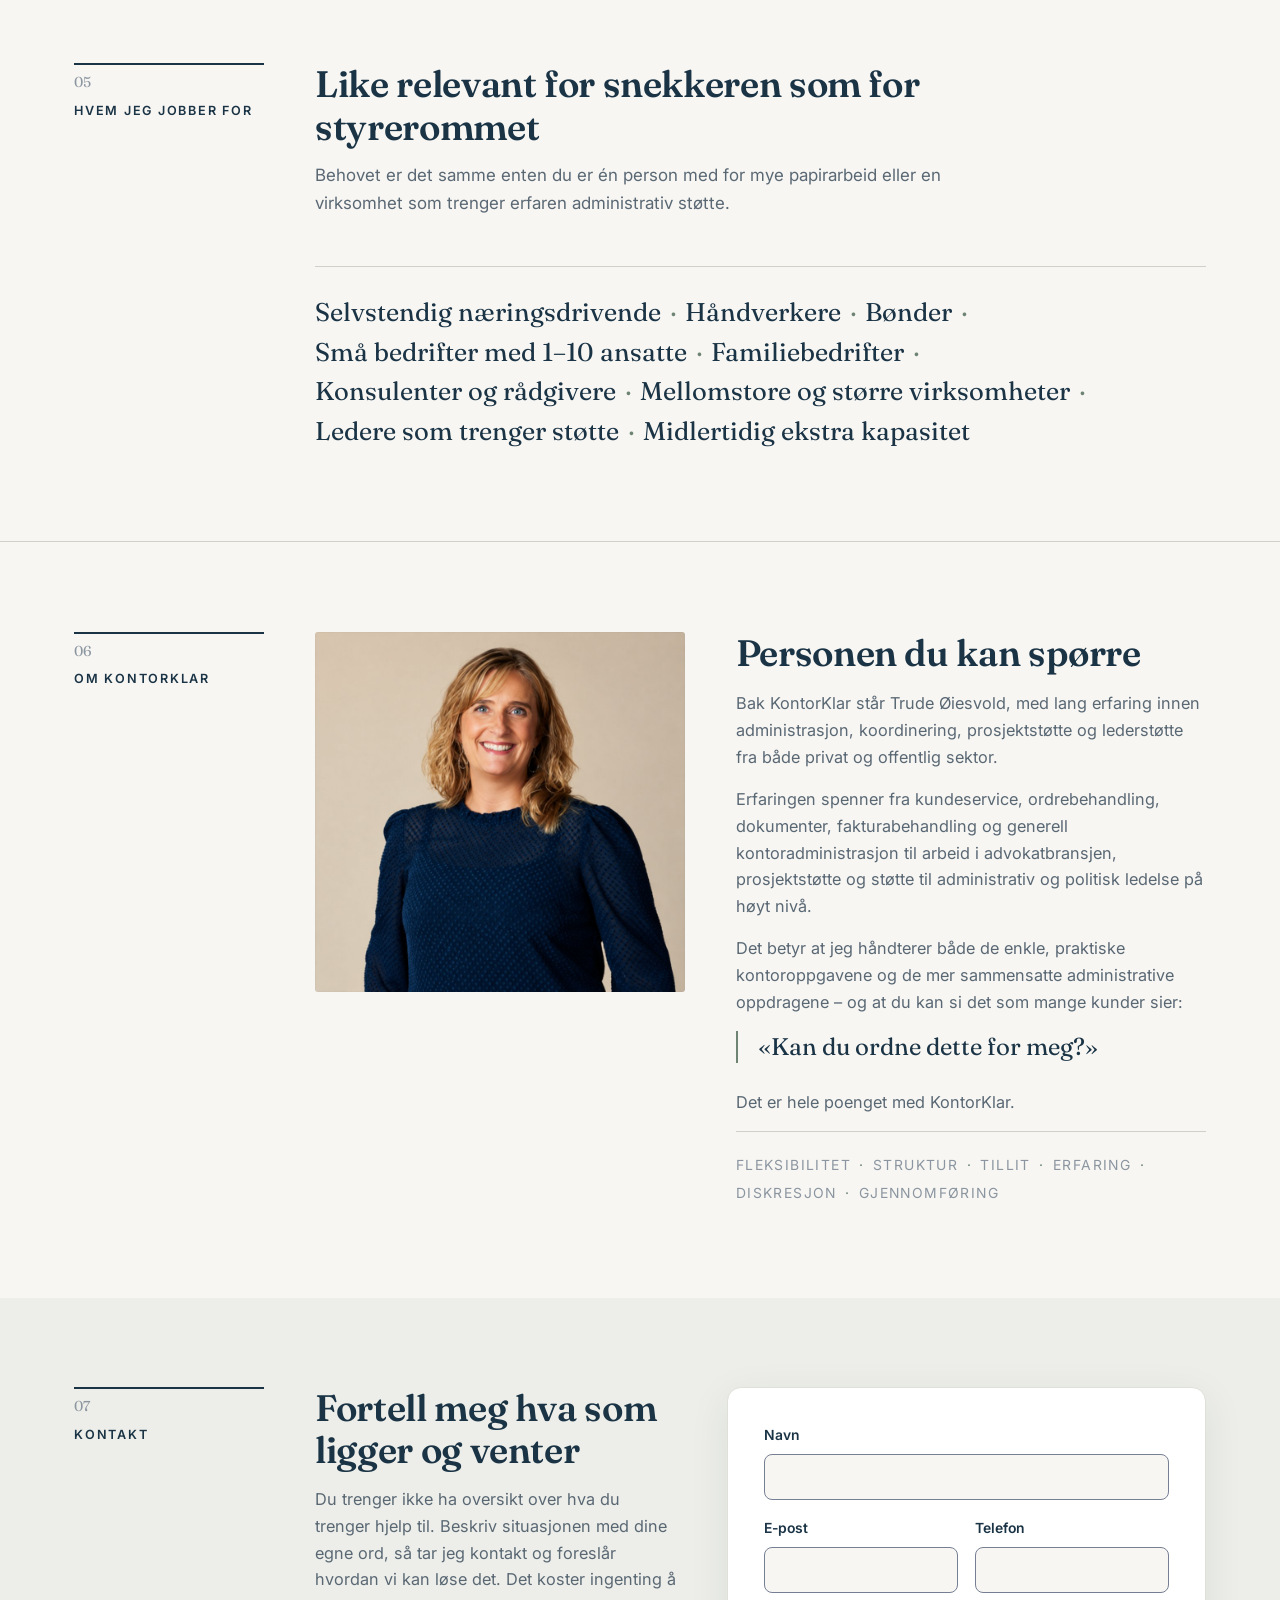
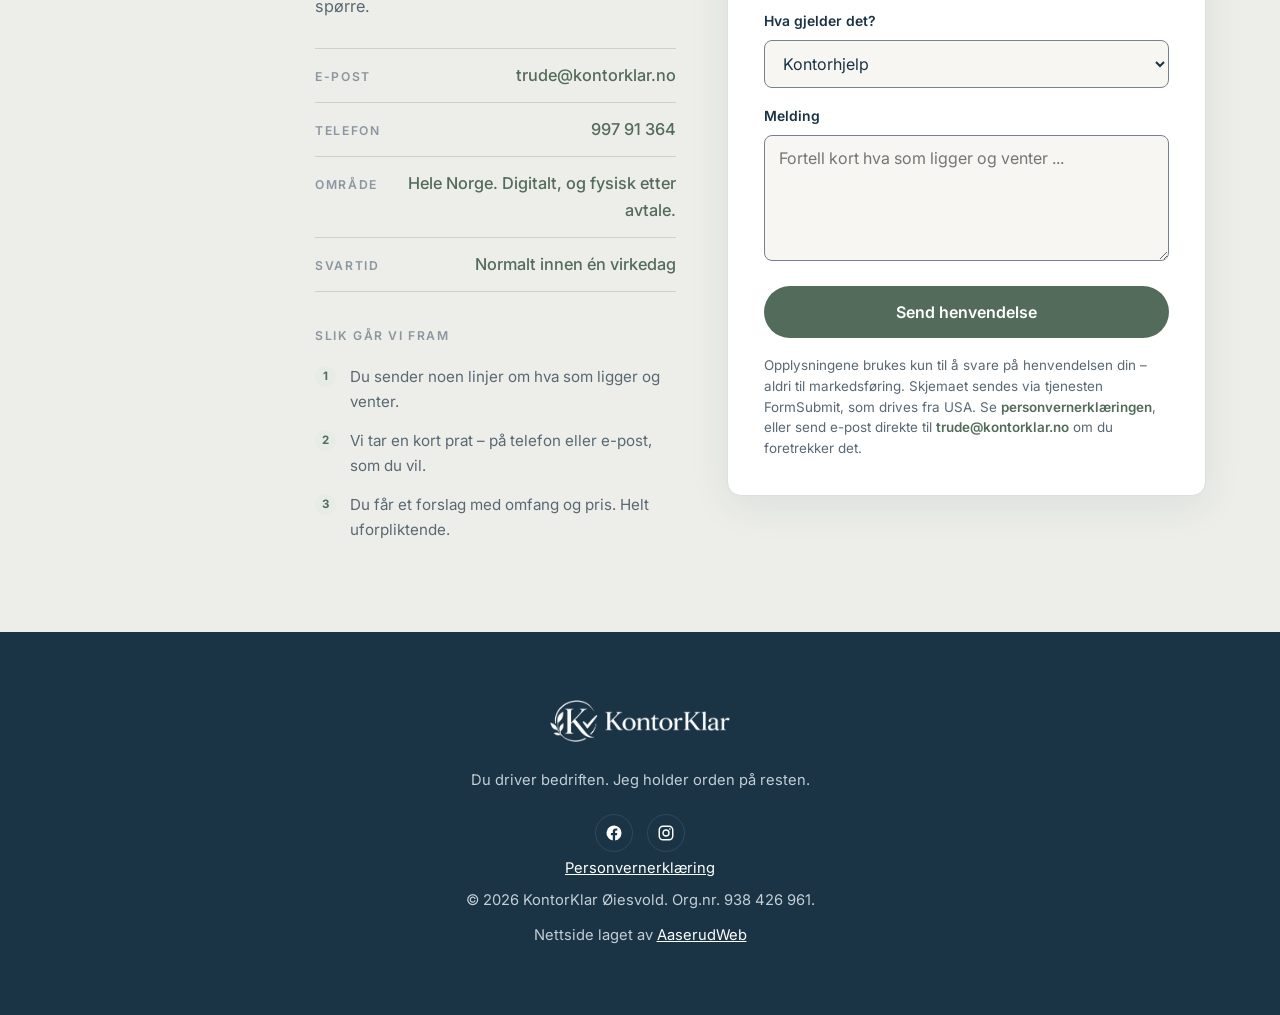
==== commit 33315929: "Fjern mva-opplysningen fra prisene Trude er ikke mva-registrert ennå. Da er «eks. mva» ikke bare ink" ====
--- a/index.html
+++ b/index.html
@@ -46,7 +46,6 @@
   "image": "https://kontorklar.no/bilder/og-image.png",
   "logo": "https://kontorklar.no/bilder/logo.png",
   "slogan": "Du gjør jobben. Jeg tar kontorjobben.",
-  "priceSpecification": { "@type": "PriceSpecification", "valueAddedTaxIncluded": false },
   "email": "trude@kontorklar.no",
   "telephone": "+4799791364",
   "priceRange": "850 - 16000 NOK",
@@ -449,7 +448,7 @@
             <div class="fastdag__pris">
               <p class="fastdag__tall">5 500 kr<span>/mnd</span></p>
               <p class="fastdag__vilkaar">
-                Inntil 7 timer, én fast dag per måned. Eks. mva.
+                Inntil 7 timer, én fast dag per måned.
               </p>
               <p class="fastdag__sted">
                 Kan gjennomføres digitalt eller hos kunden etter avtale.
@@ -525,7 +524,6 @@
           </dl>
           <p class="ovrige__note">
             Ved større eller mer omfattende behov avtales pris individuelt.
-            Alle priser er eks. mva.
           </p>
         </div>
       </div>
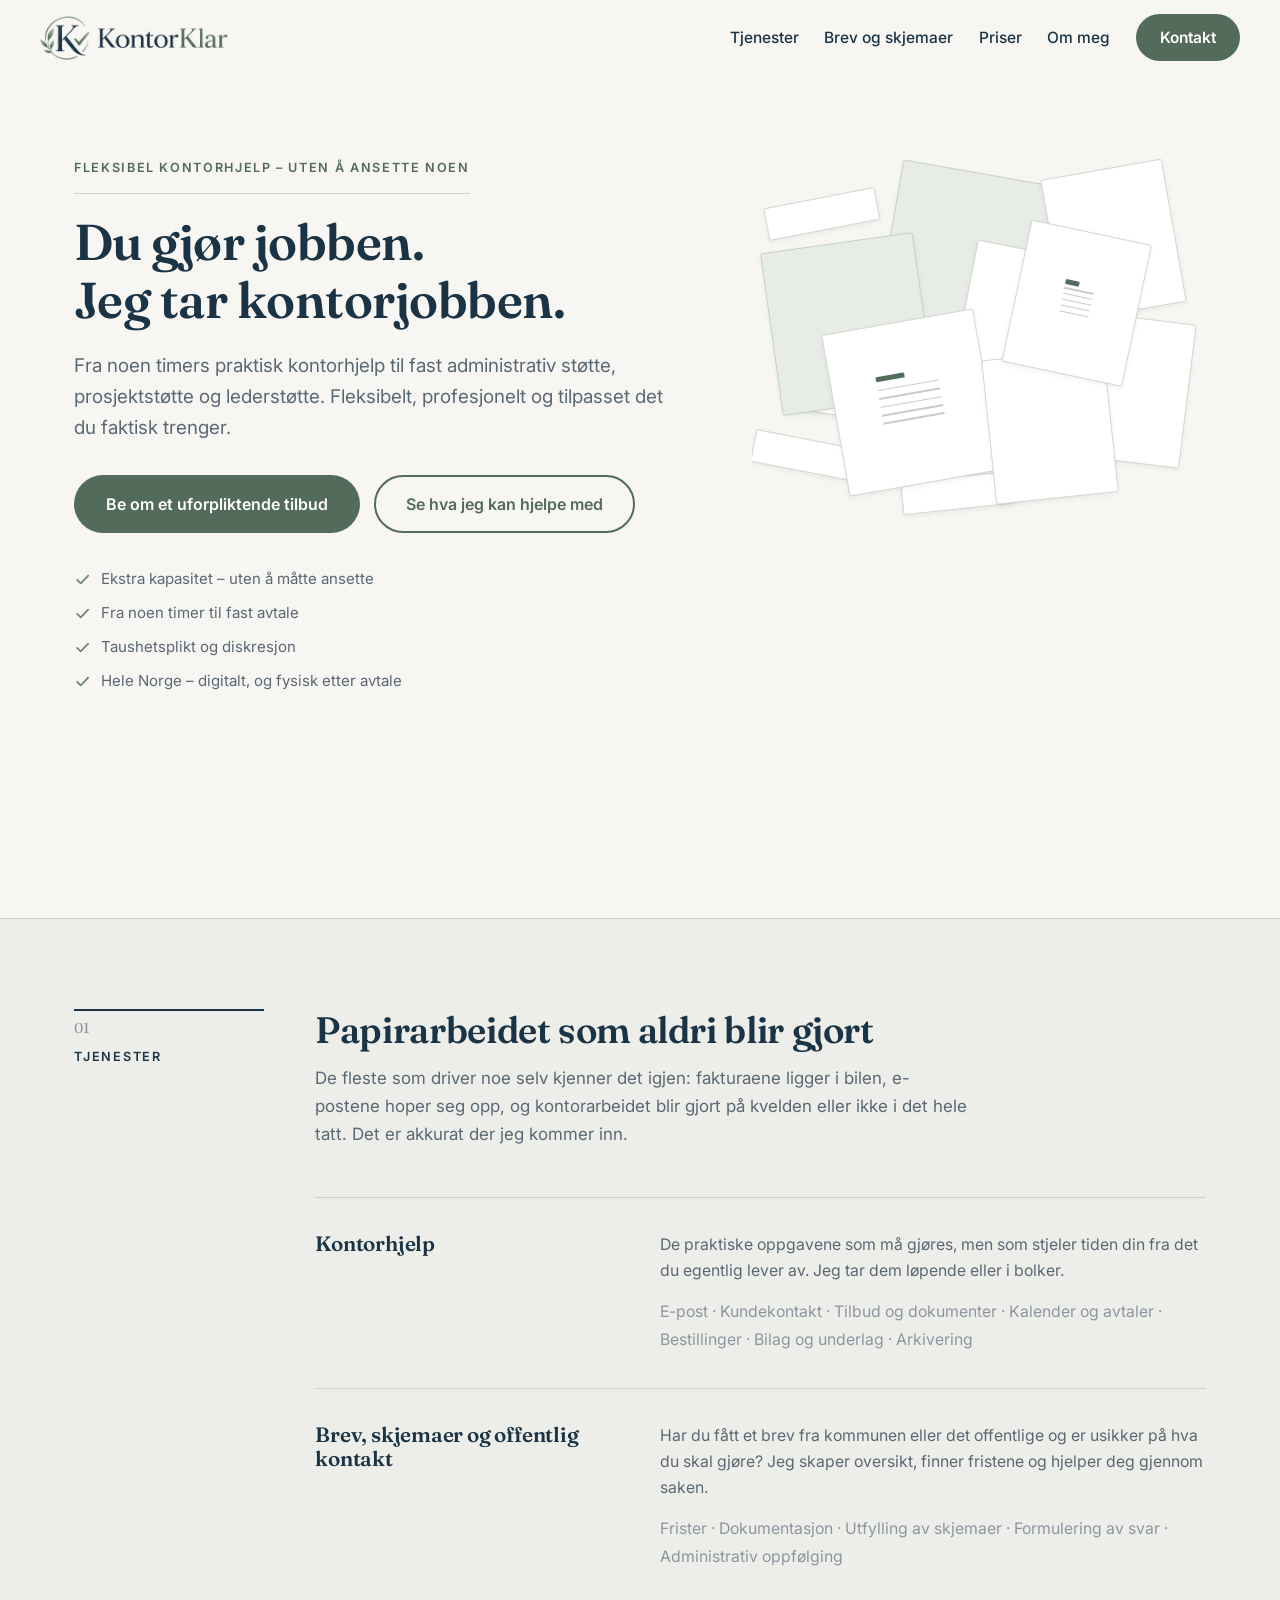
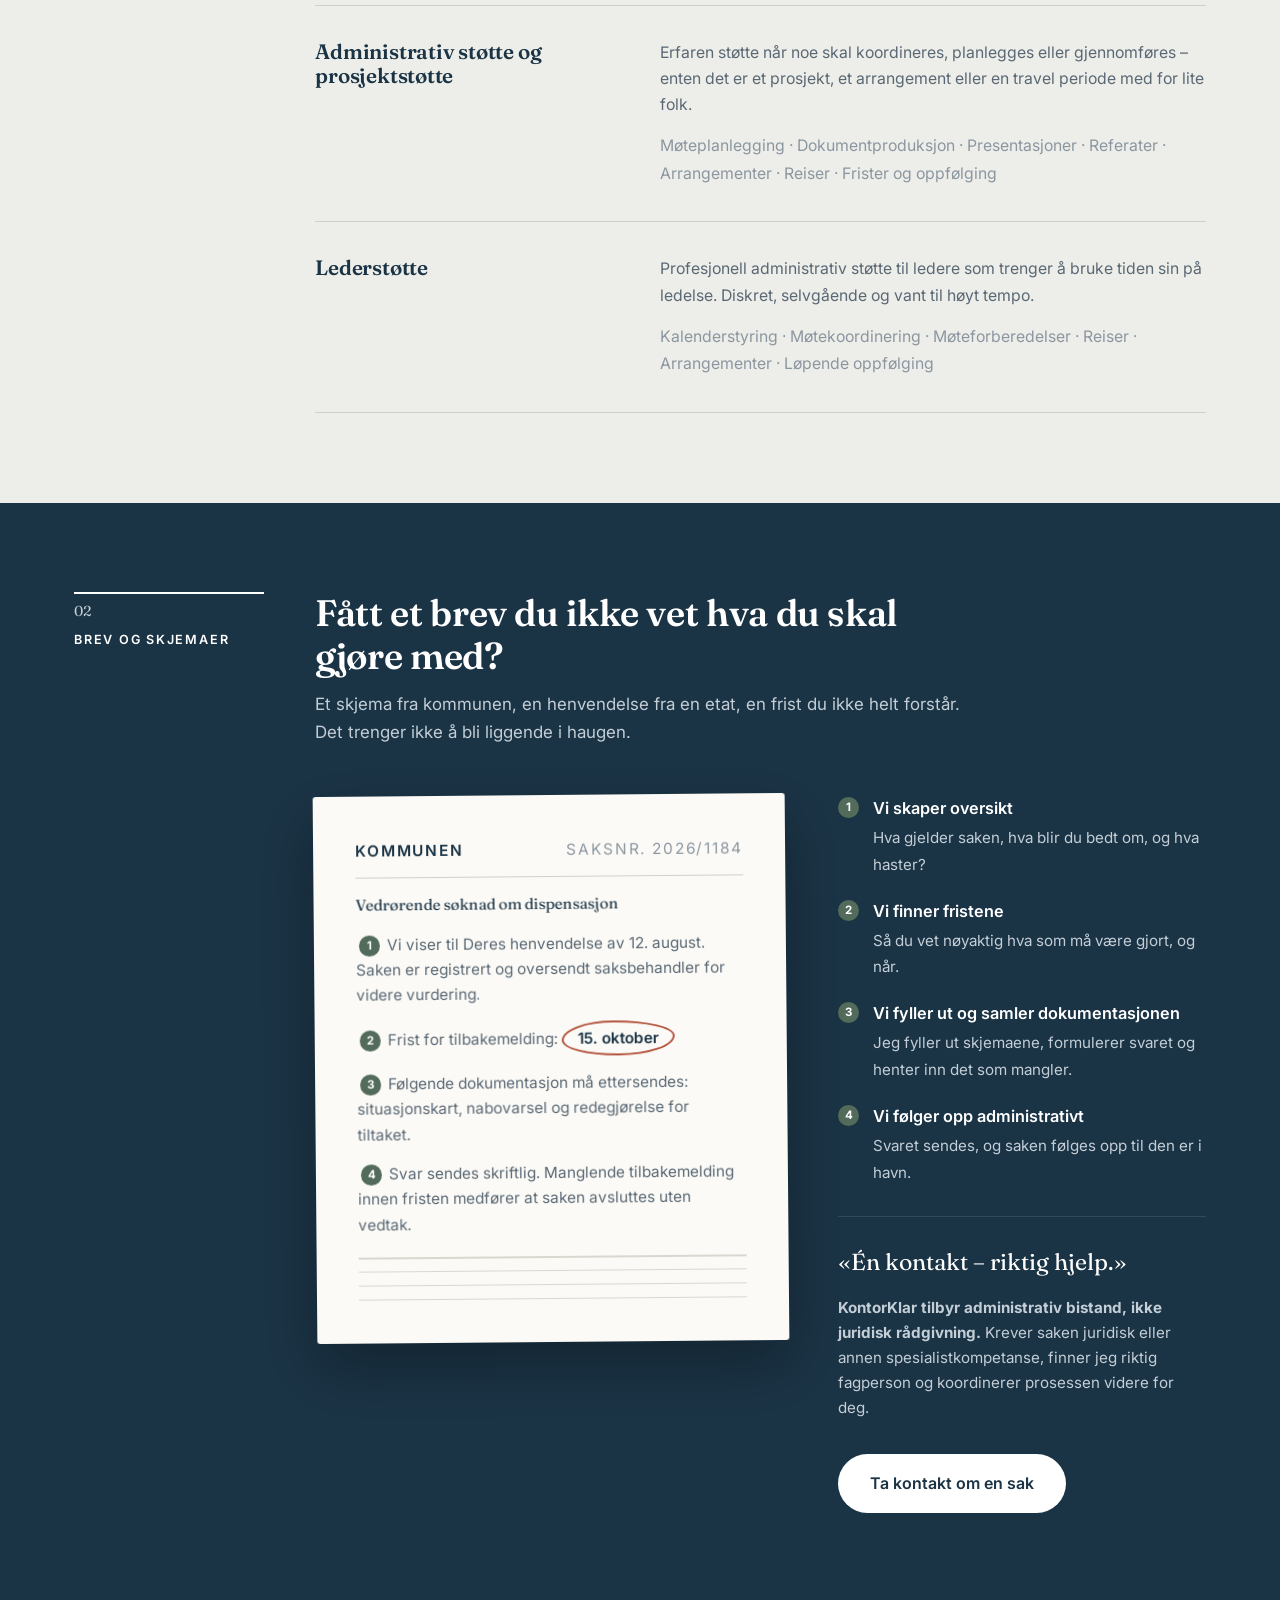
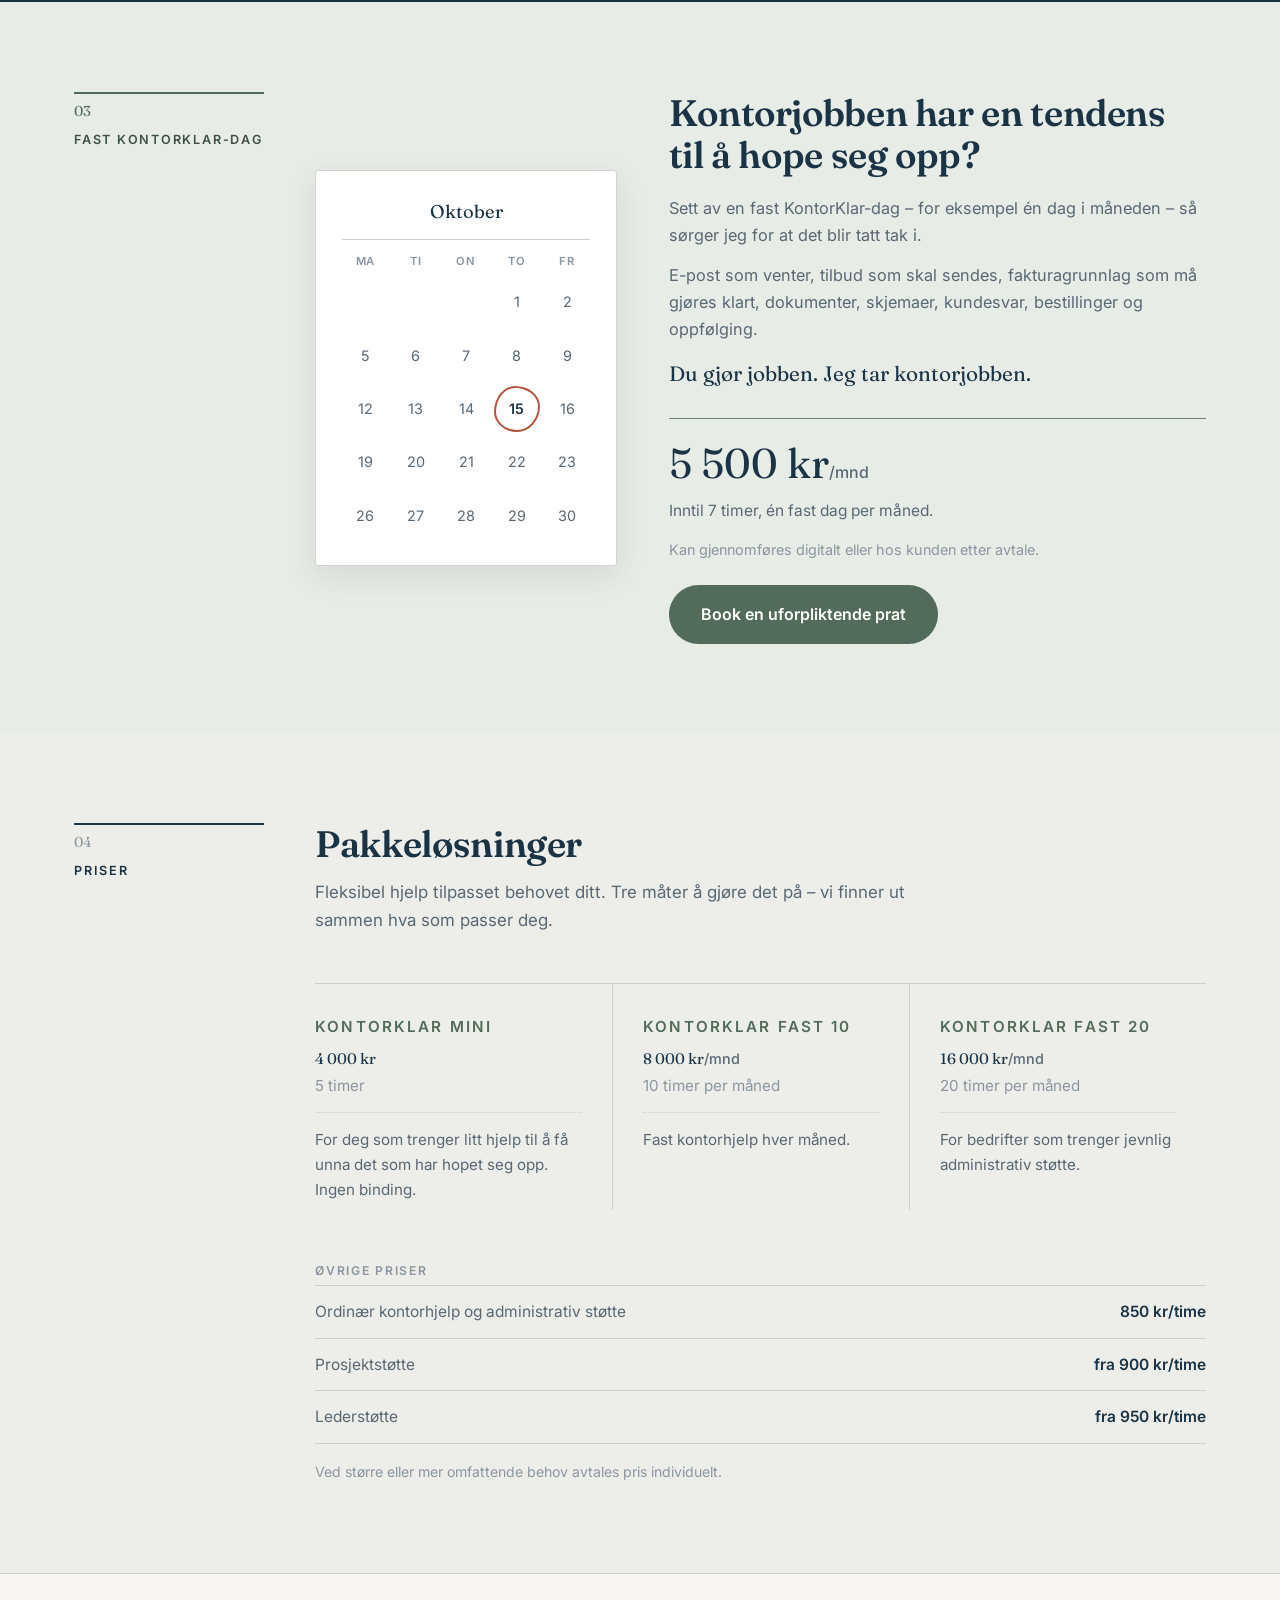
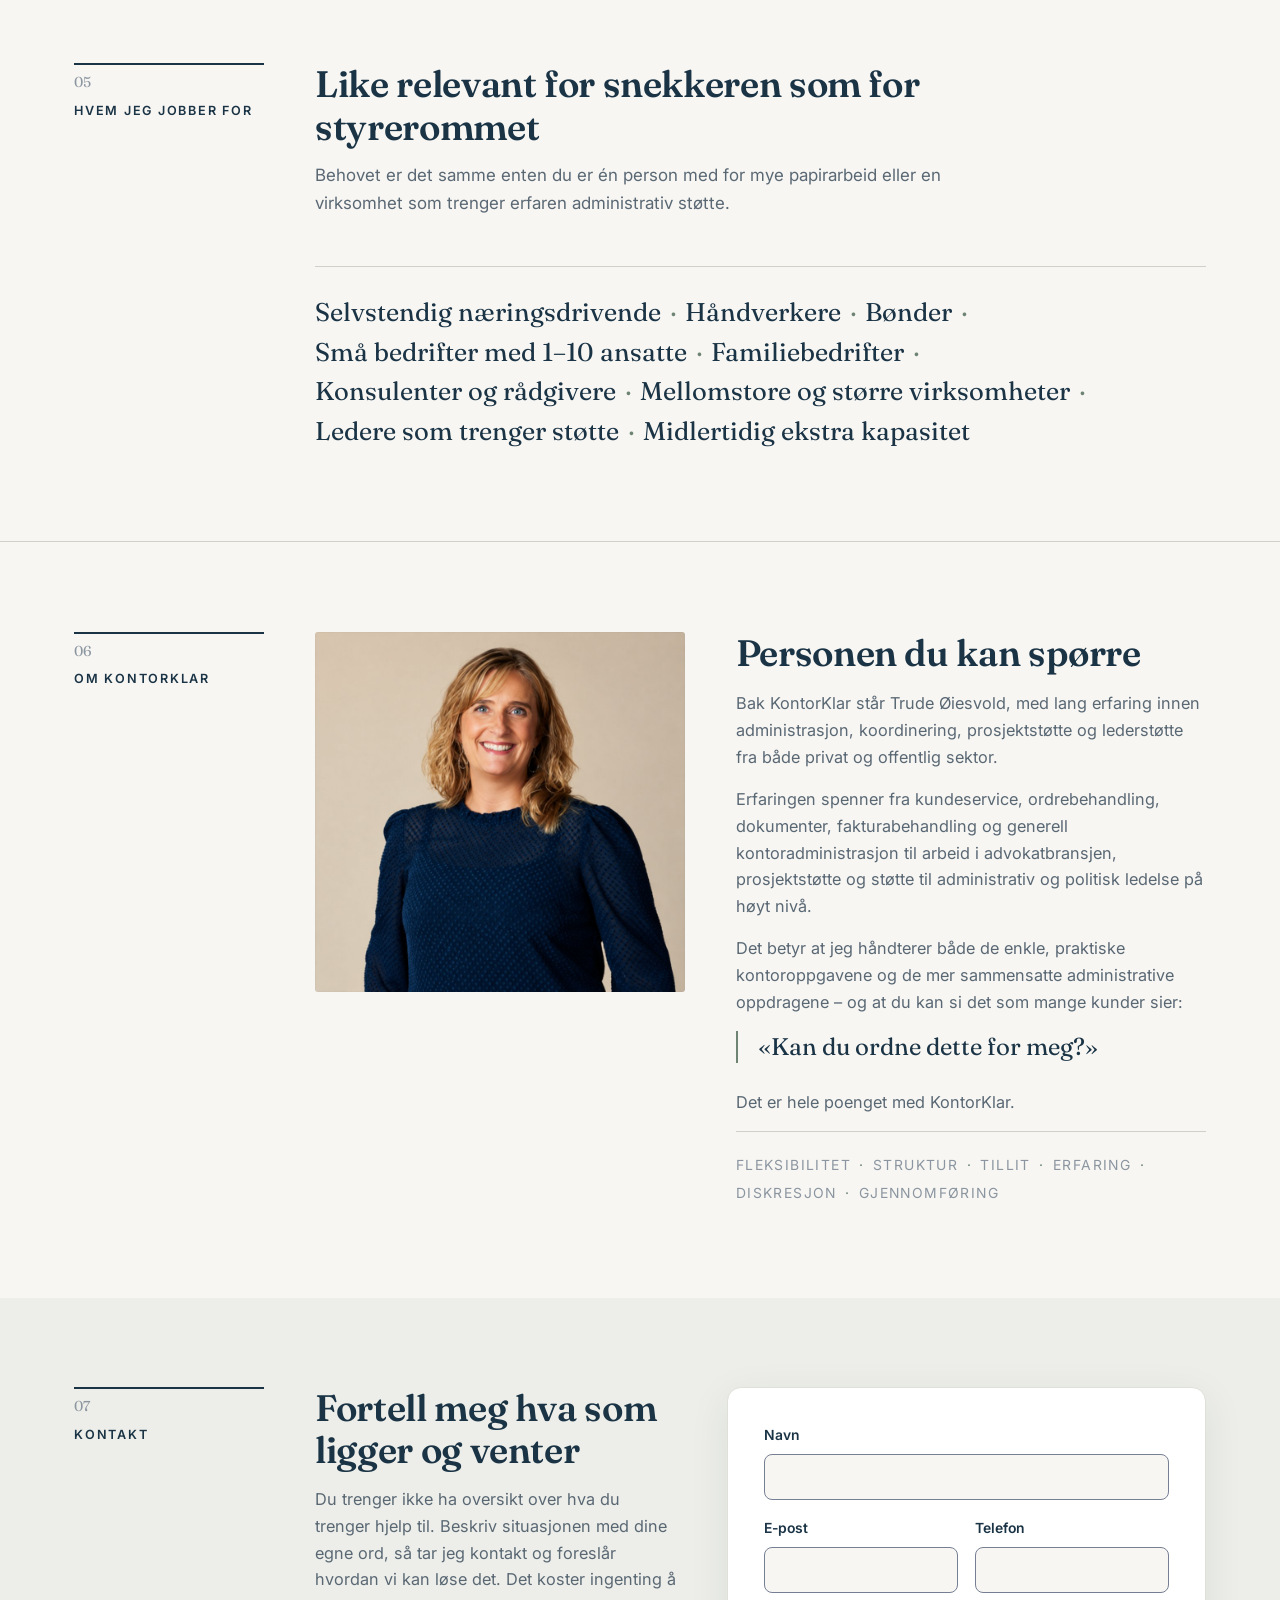
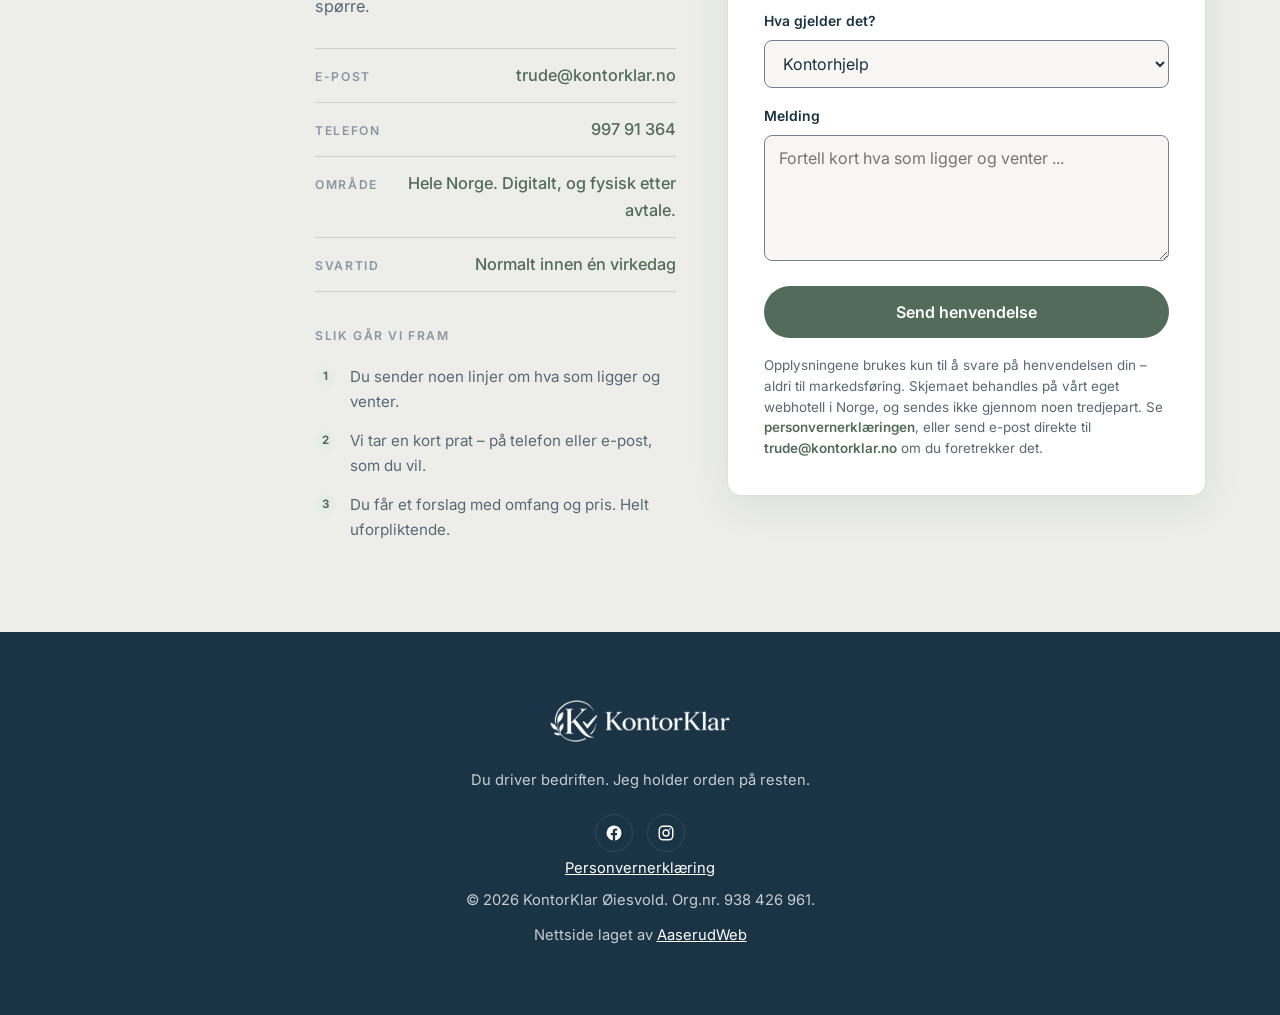
==== commit 3f603518: "Bytt FormSubmit med send.php på eget webhotell Trude bruker webhotell hos domene.no, ikke Domeneshop" ====
--- a/index.html
+++ b/index.html
@@ -644,14 +644,12 @@
             </div>
           </div>
 
-        <!-- FormSubmit: første innsending utløser en aktiveringsmail til adressen under.
-             Skjemaet fungerer helt uten JavaScript. -->
-        <form class="contact-form reveal" action="https://formsubmit.co/trude@kontorklar.no" method="POST">
-          <input type="hidden" name="_subject" value="Ny henvendelse fra kontorklar.no">
-          <input type="hidden" name="_template" value="table">
-          <input type="hidden" name="_captcha" value="false">
-          <input type="hidden" name="_next" value="https://kontorklar.no/takk.html">
-          <!-- Honeypot: fylles kun ut av roboter -->
+        <!-- Sendes til send.php på vårt eget webhotell. Ingen tredjepart,
+             og opplysningene forlater aldri norske servere. Fungerer helt
+             uten JavaScript. NB: PHP kjører ikke på GitHub Pages, så
+             skjemaet virker først når filene ligger hos domene.no. -->
+        <form class="contact-form reveal" action="send.php" method="POST">
+          <!-- Honningkrukke: fylles kun ut av roboter -->
           <input type="text" name="_honey" style="display:none" tabindex="-1" autocomplete="off">
 
           <div class="form-row">
@@ -691,9 +689,10 @@
 
           <p class="form-note">
             Opplysningene brukes kun til å svare på henvendelsen din – aldri til
-            markedsføring. Skjemaet sendes via tjenesten FormSubmit, som drives
-            fra USA. Se <a href="personvern.html">personvernerklæringen</a>, eller
-            send e-post direkte til
+            markedsføring. Skjemaet behandles på vårt eget webhotell i Norge, og
+            sendes ikke gjennom noen tredjepart. Se
+            <a href="personvern.html">personvernerklæringen</a>, eller send
+            e-post direkte til
             <a href="mailto:trude@kontorklar.no">trude@kontorklar.no</a> om du
             foretrekker det.
           </p>
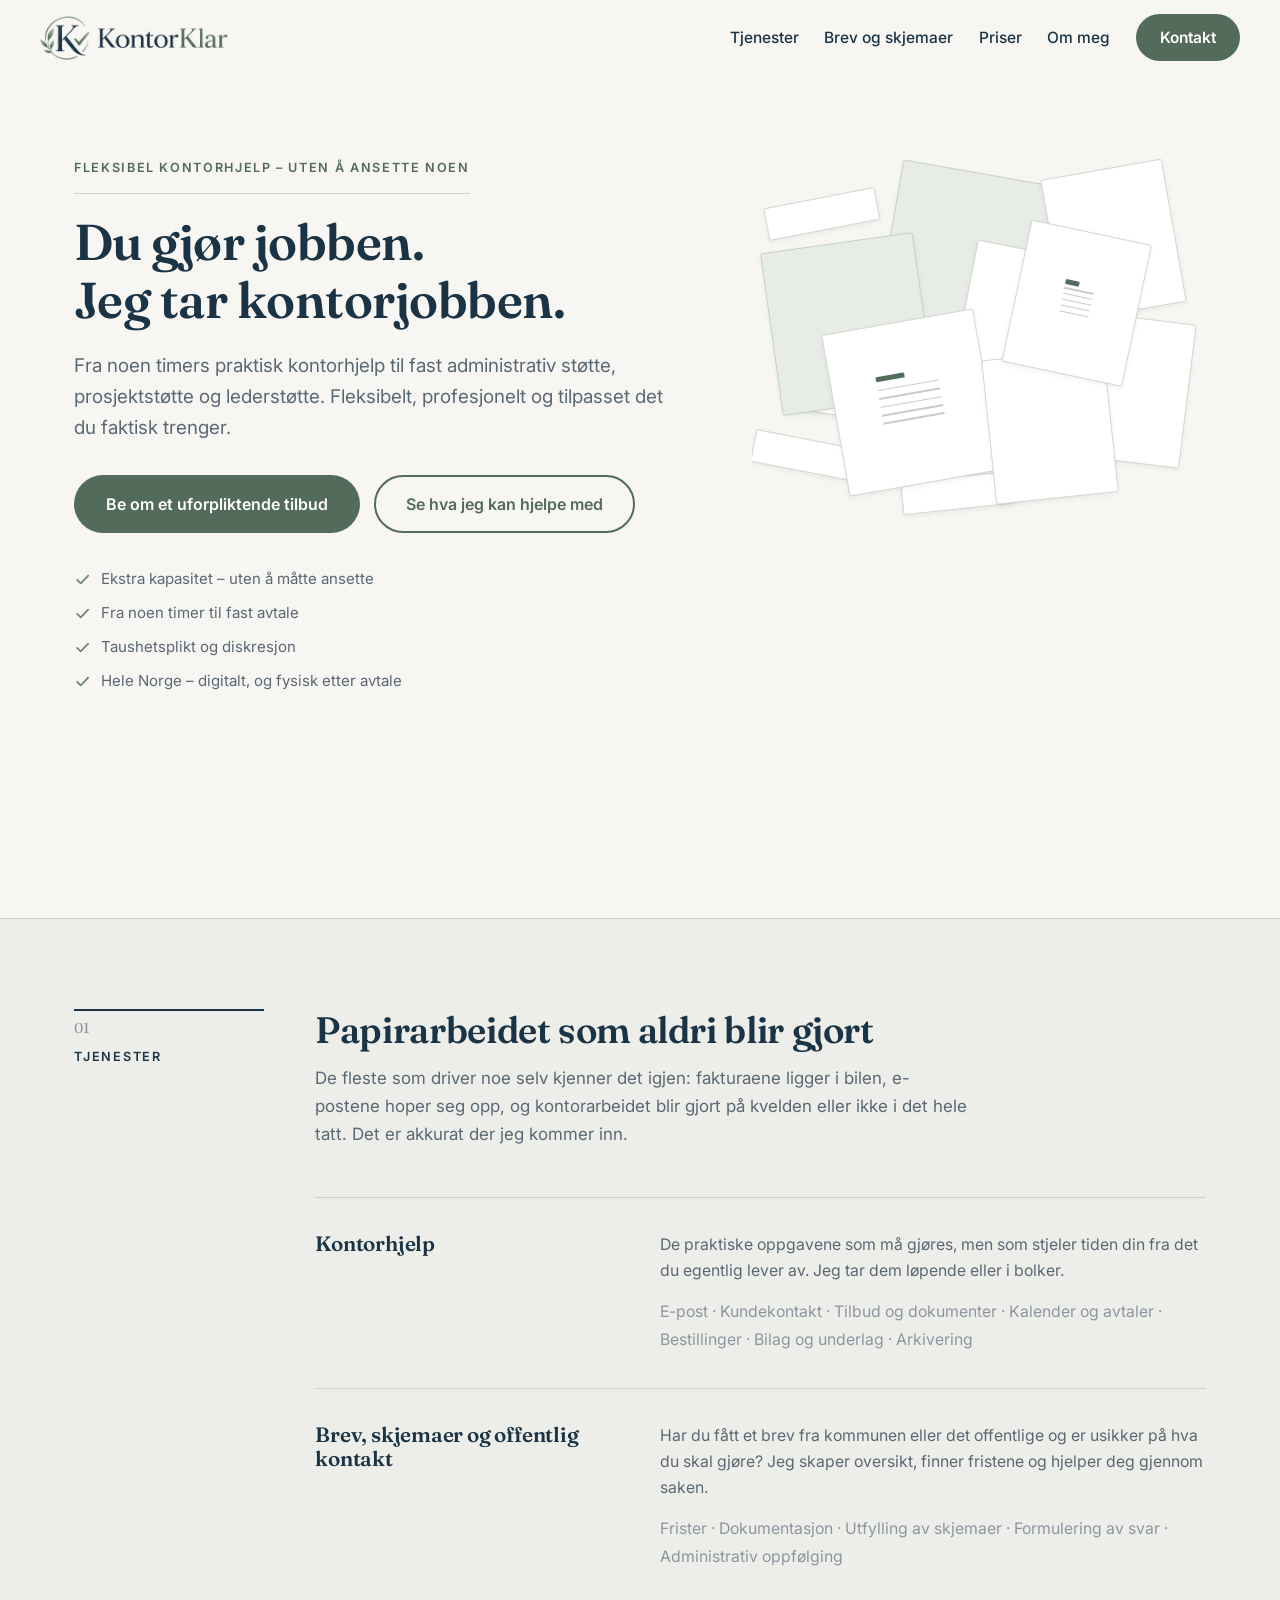
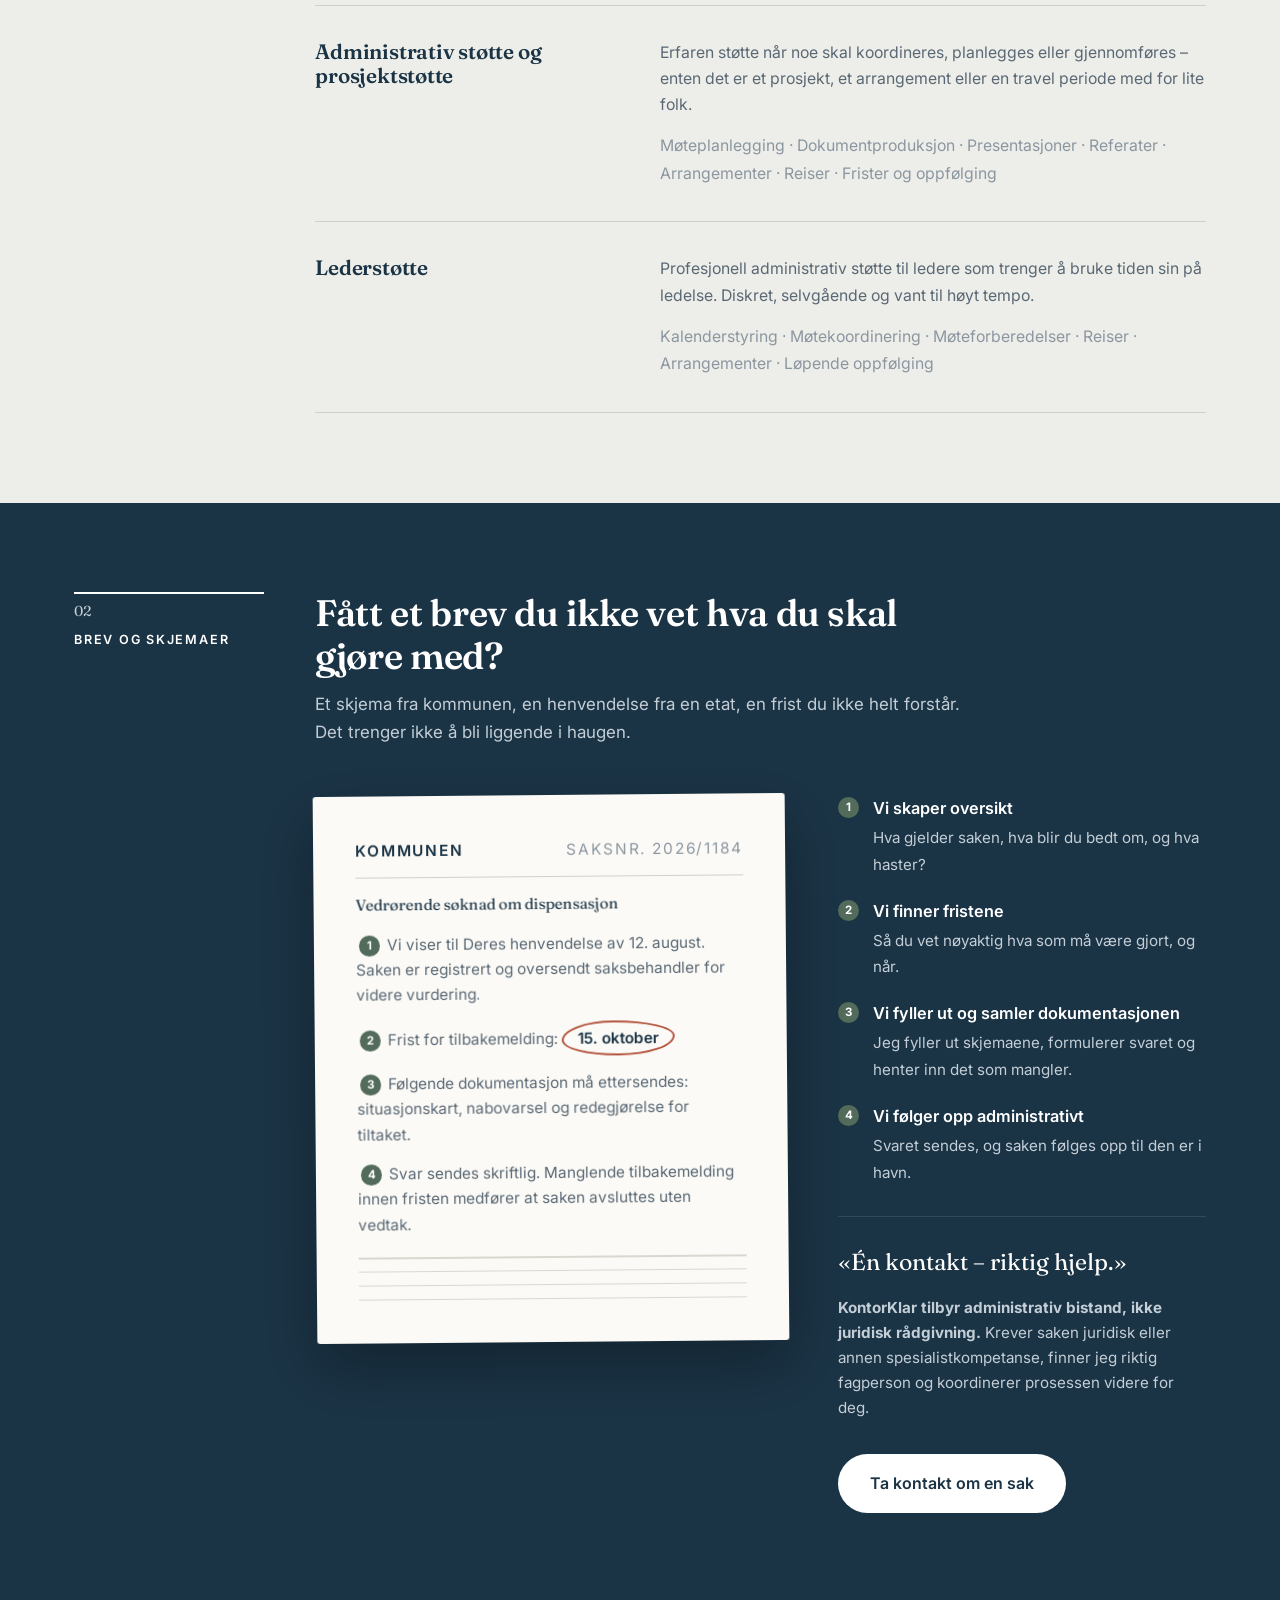
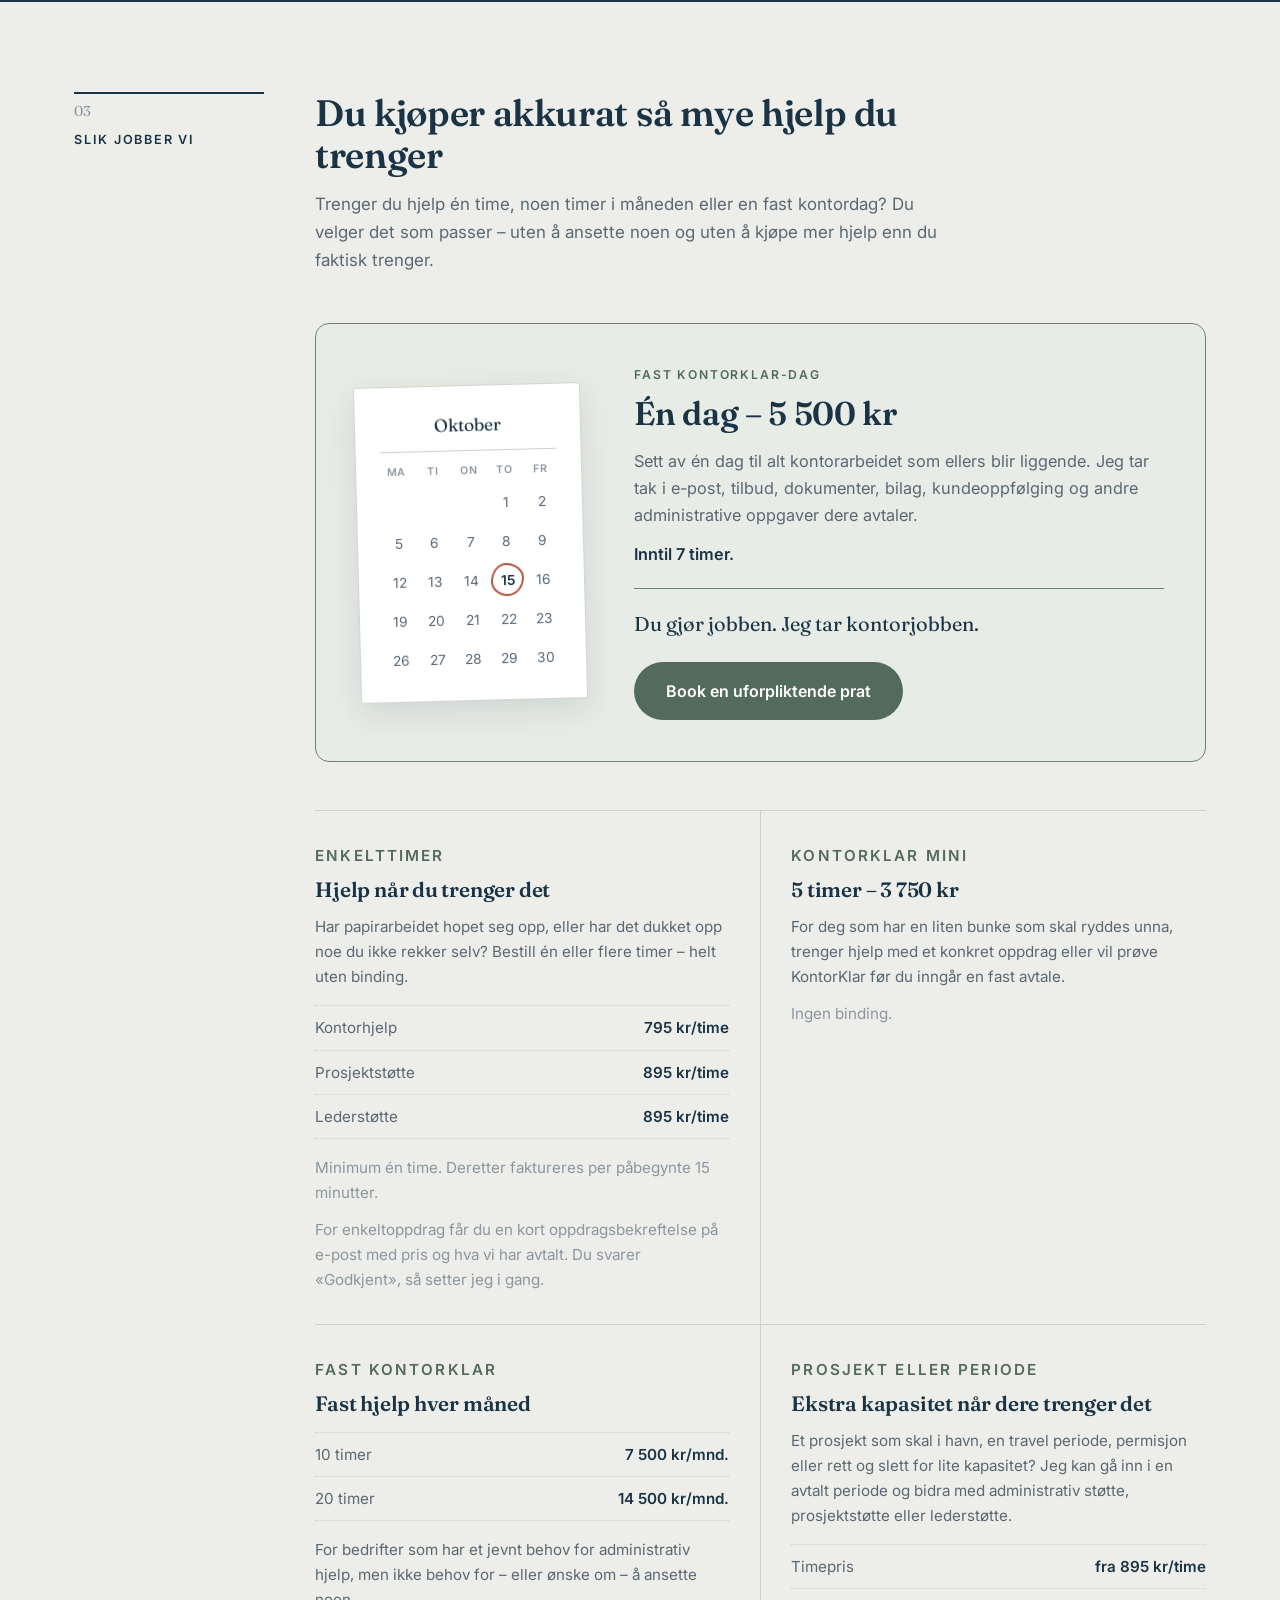
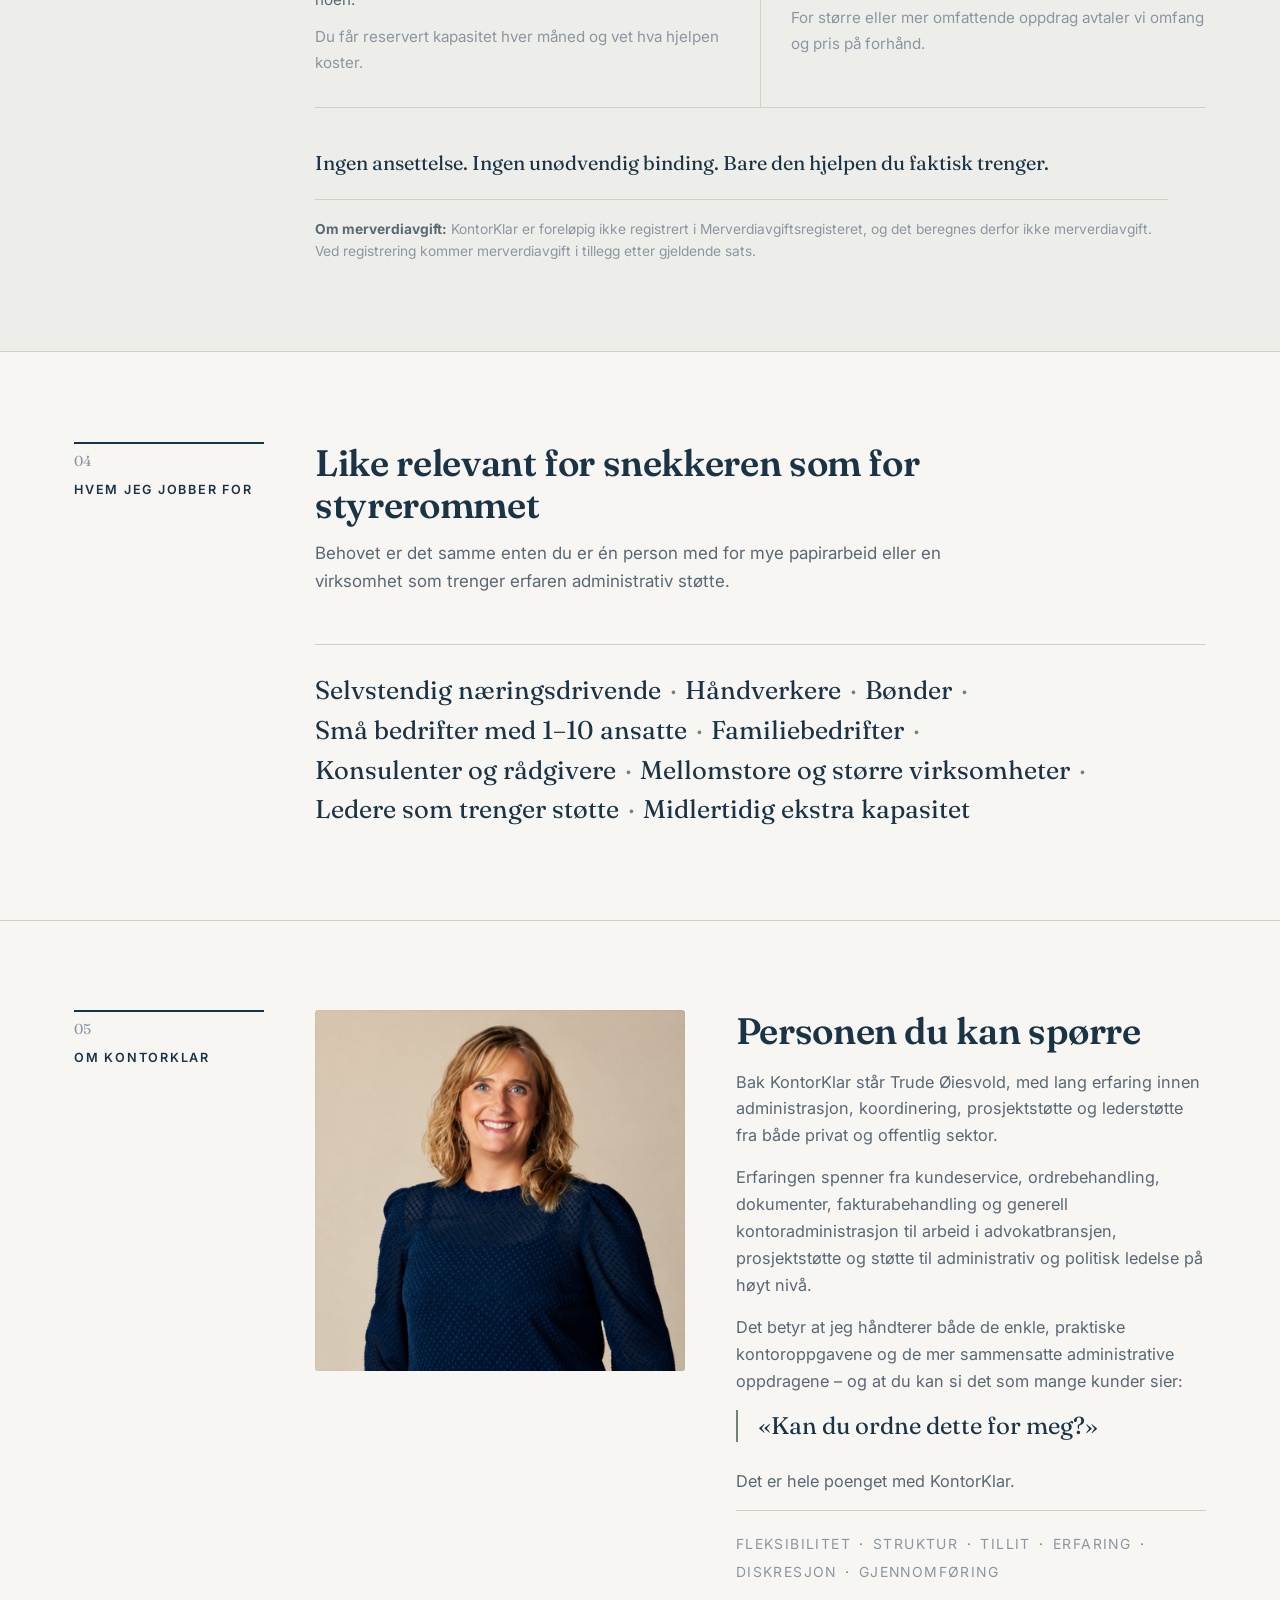
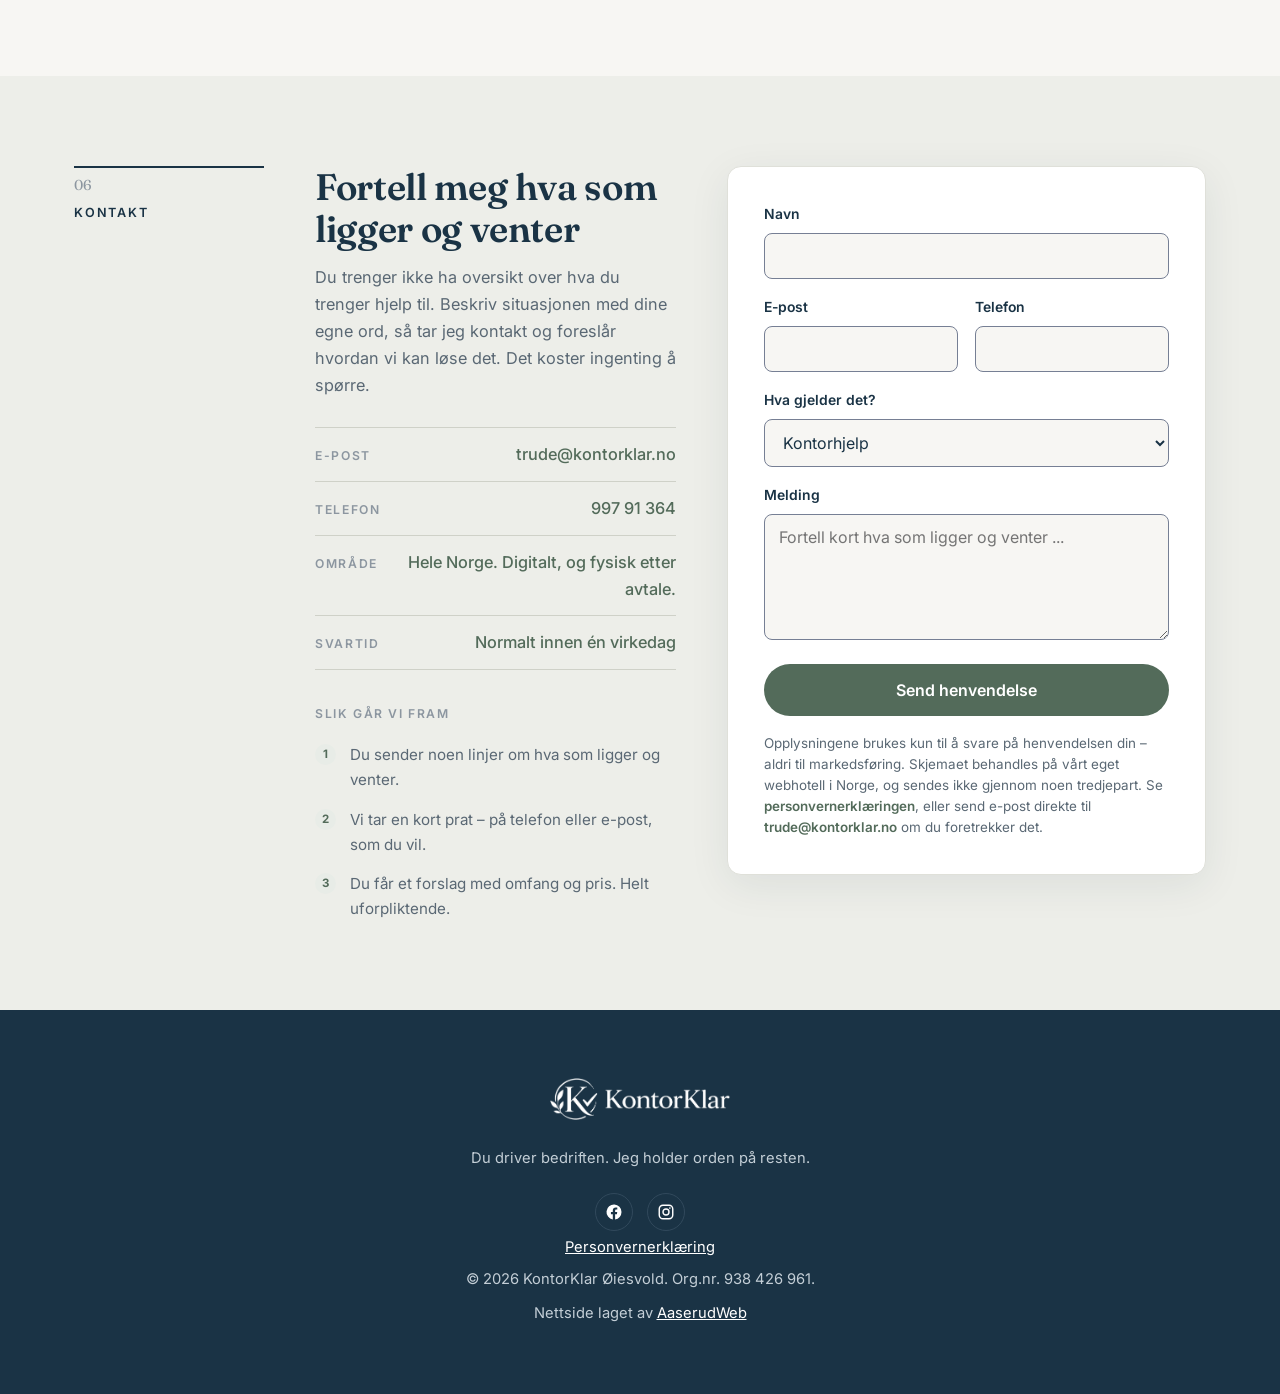
==== commit 7ba903f8: "Ny prismodell fra Trude: fem tilbud i én seksjon Trude har landet prismodellen på nytt. Seks av sju " ====
--- a/index.html
+++ b/index.html
@@ -29,7 +29,7 @@
 <link rel="preconnect" href="https://fonts.googleapis.com">
 <link rel="preconnect" href="https://fonts.gstatic.com" crossorigin>
 <link href="https://fonts.googleapis.com/css2?family=Fraunces:opsz,wght@9..144,500;9..144,600&family=Inter:wght@400;500;600;700&display=swap" rel="stylesheet">
-<link rel="stylesheet" href="css/style.css?v=3">
+<link rel="stylesheet" href="css/style.css?v=4">
 
 <link rel="icon" type="image/png" href="favicon.png">
 
@@ -48,7 +48,7 @@
   "slogan": "Du gjør jobben. Jeg tar kontorjobben.",
   "email": "trude@kontorklar.no",
   "telephone": "+4799791364",
-  "priceRange": "850 - 16000 NOK",
+  "priceRange": "795 - 14500 NOK",
   "legalName": "KontorKlar Øiesvold",
   "founder": { "@type": "Person", "name": "Trude Øiesvold" },
   "address": {
@@ -81,7 +81,7 @@
       {
         "@type": "Offer",
         "name": "Fast KontorKlar-dag",
-        "description": "Inntil 7 timer, én fast dag per måned.",
+        "description": "Én fast dag i måneden, inntil 7 timer.",
         "price": "5500",
         "priceCurrency": "NOK",
         "itemOffered": { "@type": "Service", "name": "Fast KontorKlar-dag" }
@@ -90,29 +90,51 @@
         "@type": "Offer",
         "name": "KontorKlar Mini",
         "description": "5 timer, ingen binding.",
-        "price": "4000",
+        "price": "3750",
         "priceCurrency": "NOK",
         "itemOffered": { "@type": "Service", "name": "Kontorhjelp" }
       },
       {
         "@type": "Offer",
-        "name": "KontorKlar Fast 10",
+        "name": "Fast KontorKlar 10",
         "description": "10 timer per måned.",
-        "price": "8000",
+        "price": "7500",
         "priceCurrency": "NOK",
+        "itemOffered": { "@type": "Service", "name": "Administrativ støtte" }
+      },
+      {
+        "@type": "Offer",
+        "name": "Fast KontorKlar 20",
+        "description": "20 timer per måned.",
+        "price": "14500",
+        "priceCurrency": "NOK",
+        "itemOffered": { "@type": "Service", "name": "Administrativ støtte" }
+      },
+      {
+        "@type": "Offer",
+        "name": "Kontorhjelp per time",
+        "price": "795",
+        "priceCurrency": "NOK",
+        "unitCode": "HUR",
         "itemOffered": { "@type": "Service", "name": "Kontorhjelp" }
       },
       {
         "@type": "Offer",
-        "name": "KontorKlar Fast 20",
-        "description": "20 timer per måned.",
-        "price": "16000",
+        "name": "Prosjektstøtte per time",
+        "price": "895",
         "priceCurrency": "NOK",
-        "itemOffered": { "@type": "Service", "name": "Administrativ støtte" }
+        "unitCode": "HUR",
+        "itemOffered": { "@type": "Service", "name": "Prosjektstøtte" }
       },
-      { "@type": "Offer", "itemOffered": { "@type": "Service", "name": "Brev, skjemaer og offentlig kontakt" } },
-      { "@type": "Offer", "itemOffered": { "@type": "Service", "name": "Prosjektstøtte" } },
-      { "@type": "Offer", "itemOffered": { "@type": "Service", "name": "Lederstøtte" } }
+      {
+        "@type": "Offer",
+        "name": "Lederstøtte per time",
+        "price": "895",
+        "priceCurrency": "NOK",
+        "unitCode": "HUR",
+        "itemOffered": { "@type": "Service", "name": "Lederstøtte" }
+      },
+      { "@type": "Offer", "itemOffered": { "@type": "Service", "name": "Brev, skjemaer og offentlig kontakt" } }
     ]
   }
 }
@@ -142,7 +164,7 @@
   <nav class="site-nav" id="siteNav" aria-label="Hovedmeny">
     <a href="#tjenester">Tjenester</a>
     <a href="#offentlig">Brev og skjemaer</a>
-    <a href="#fastdag">Priser</a>
+    <a href="#slik">Priser</a>
     <a href="#om">Om meg</a>
     <a href="#kontakt" class="nav-cta">Kontakt</a>
   </nav>
@@ -384,157 +406,166 @@
     </div>
   </section>
 
-  <!-- ======== 03 FAST KONTORKLAR-DAG ========
-       Signaturtjenesten. Kalenderbladet ringer rundt dagen du setter av,
-       med nøyaktig samme håndtegnede form som fristen i brevet over –
-       der ringes en frist du har fått, her dagen du bruker på å rekke den. -->
-  <section id="fastdag" class="doc fastdag">
+  <!-- ======== 03 SLIK JOBBER VI ========
+       Fem tilbud i én seksjon. Fast KontorKlar-dag ligger øverst som
+       fremhevet panel – det er signaturtjenesten, og skal ha mest vekt.
+       Kalenderbladet ringer rundt dagen med samme håndtegnede form som
+       fristen i brevet i seksjon 02. -->
+  <section id="slik" class="doc doc--alt">
     <div class="doc__inner">
       <div class="doc__rail">
         <span class="doc__num">03</span>
-        <p class="doc__label">Fast KontorKlar-dag</p>
+        <p class="doc__label">Slik jobber vi</p>
       </div>
 
       <div class="doc__body">
-        <div class="fastdag__grid">
-
-          <div class="kal reveal" aria-hidden="true">
-            <p class="kal__hode">Oktober</p>
-            <div class="kal__uke">
-              <span>ma</span><span>ti</span><span>on</span><span>to</span><span>fr</span>
-            </div>
-            <div class="kal__rutenett">
-            <span></span>
-            <span></span>
-            <span></span>
-            <span>1</span>
-            <span>2</span>
-            <span>5</span>
-            <span>6</span>
-            <span>7</span>
-            <span>8</span>
-            <span>9</span>
-            <span>12</span>
-            <span>13</span>
-            <span>14</span>
-            <span class="kal__dag">15</span>
-            <span>16</span>
-            <span>19</span>
-            <span>20</span>
-            <span>21</span>
-            <span>22</span>
-            <span>23</span>
-            <span>26</span>
-            <span>27</span>
-            <span>28</span>
-            <span>29</span>
-            <span>30</span>
-            </div>
-          </div>
-
-          <div class="fastdag__tekst reveal">
-            <h2>Kontorjobben har en tendens til å hope seg opp?</h2>
-            <p>
-              Sett av en fast KontorKlar-dag – for eksempel én dag i måneden –
-              så sørger jeg for at det blir tatt tak i.
-            </p>
-            <p>
-              E-post som venter, tilbud som skal sendes, fakturagrunnlag som må
-              gjøres klart, dokumenter, skjemaer, kundesvar, bestillinger og
-              oppfølging.
-            </p>
-            <p class="fastdag__slagord">Du gjør jobben. Jeg tar kontorjobben.</p>
-
-            <div class="fastdag__pris">
-              <p class="fastdag__tall">5 500 kr<span>/mnd</span></p>
-              <p class="fastdag__vilkaar">
-                Inntil 7 timer, én fast dag per måned.
-              </p>
-              <p class="fastdag__sted">
-                Kan gjennomføres digitalt eller hos kunden etter avtale.
-              </p>
-              <a class="btn btn--primary" href="#kontakt">Book en uforpliktende prat</a>
-            </div>
-          </div>
-
-        </div>
+        <div class="doc__head reveal">
+          <h2>Du kjøper akkurat så mye hjelp du trenger</h2>
+          <p>
+            Trenger du hjelp én time, noen timer i måneden eller en fast
+            kontordag? Du velger det som passer – uten å ansette noen og uten å
+            kjøpe mer hjelp enn du faktisk trenger.
+          </p>
+        </div>
+
+        <article class="utvalgt reveal">
+            <div class="kal" aria-hidden="true">
+              <p class="kal__hode">Oktober</p>
+              <div class="kal__uke">
+                <span>ma</span><span>ti</span><span>on</span><span>to</span><span>fr</span>
+              </div>
+              <div class="kal__rutenett">
+              <span></span>
+              <span></span>
+              <span></span>
+              <span>1</span>
+              <span>2</span>
+              <span>5</span>
+              <span>6</span>
+              <span>7</span>
+              <span>8</span>
+              <span>9</span>
+              <span>12</span>
+              <span>13</span>
+              <span>14</span>
+              <span class="kal__dag">15</span>
+              <span>16</span>
+              <span>19</span>
+              <span>20</span>
+              <span>21</span>
+              <span>22</span>
+              <span>23</span>
+              <span>26</span>
+              <span>27</span>
+              <span>28</span>
+              <span>29</span>
+              <span>30</span>
+              </div>
+            </div>
+          <div class="utvalgt__tekst">
+            <p class="utvalgt__merke">Fast KontorKlar-dag</p>
+            <h3>Én dag – 5 500 kr</h3>
+            <p>
+              Sett av én dag til alt kontorarbeidet som ellers blir liggende.
+              Jeg tar tak i e-post, tilbud, dokumenter, bilag, kundeoppfølging
+              og andre administrative oppgaver dere avtaler.
+            </p>
+            <p class="utvalgt__vilkaar">Inntil 7 timer.</p>
+            <p class="utvalgt__slagord">Du gjør jobben. Jeg tar kontorjobben.</p>
+            <a class="btn btn--primary" href="#kontakt">Book en uforpliktende prat</a>
+          </div>
+        </article>
+
+        <div class="tilbud">
+
+          <article class="tilbud__kort reveal">
+            <p class="tilbud__merke">Enkelttimer</p>
+            <h3>Hjelp når du trenger det</h3>
+            <p>
+              Har papirarbeidet hopet seg opp, eller har det dukket opp noe du
+              ikke rekker selv? Bestill én eller flere timer – helt uten binding.
+            </p>
+            <div class="prisrad">
+              <div><span>Kontorhjelp</span><strong>795 kr/time</strong></div>
+              <div><span>Prosjektstøtte</span><strong>895 kr/time</strong></div>
+              <div><span>Lederstøtte</span><strong>895 kr/time</strong></div>
+            </div>
+            <p class="tilbud__note">
+              Minimum én time. Deretter faktureres per påbegynte 15 minutter.
+            </p>
+            <p class="tilbud__note">
+              For enkeltoppdrag får du en kort oppdragsbekreftelse på e-post med
+              pris og hva vi har avtalt. Du svarer «Godkjent», så setter jeg i gang.
+            </p>
+          </article>
+
+          <article class="tilbud__kort reveal">
+            <p class="tilbud__merke">KontorKlar Mini</p>
+            <h3>5 timer – 3 750 kr</h3>
+            <p>
+              For deg som har en liten bunke som skal ryddes unna, trenger hjelp
+              med et konkret oppdrag eller vil prøve KontorKlar før du inngår en
+              fast avtale.
+            </p>
+            <p class="tilbud__note">Ingen binding.</p>
+          </article>
+
+          <article class="tilbud__kort reveal">
+            <p class="tilbud__merke">Fast KontorKlar</p>
+            <h3>Fast hjelp hver måned</h3>
+            <div class="prisrad">
+              <div><span>10 timer</span><strong>7 500 kr/mnd.</strong></div>
+              <div><span>20 timer</span><strong>14 500 kr/mnd.</strong></div>
+            </div>
+            <p>
+              For bedrifter som har et jevnt behov for administrativ hjelp, men
+              ikke behov for – eller ønske om – å ansette noen.
+            </p>
+            <p class="tilbud__note">
+              Du får reservert kapasitet hver måned og vet hva hjelpen koster.
+            </p>
+          </article>
+
+          <article class="tilbud__kort reveal">
+            <p class="tilbud__merke">Prosjekt eller periode</p>
+            <h3>Ekstra kapasitet når dere trenger det</h3>
+            <p>
+              Et prosjekt som skal i havn, en travel periode, permisjon eller
+              rett og slett for lite kapasitet? Jeg kan gå inn i en avtalt
+              periode og bidra med administrativ støtte, prosjektstøtte eller
+              lederstøtte.
+            </p>
+            <div class="prisrad">
+              <div><span>Timepris</span><strong>fra 895 kr/time</strong></div>
+            </div>
+            <p class="tilbud__note">
+              For større eller mer omfattende oppdrag avtaler vi omfang og pris
+              på forhånd.
+            </p>
+          </article>
+
+        </div>
+
+        <p class="slik__punkt reveal">
+          Ingen ansettelse. Ingen unødvendig binding. Bare den hjelpen du
+          faktisk trenger.
+        </p>
+
+        <p class="mva reveal">
+          <strong>Om merverdiavgift:</strong> KontorKlar er foreløpig ikke
+          registrert i Merverdiavgiftsregisteret, og det beregnes derfor ikke
+          merverdiavgift. Ved registrering kommer merverdiavgift i tillegg etter
+          gjeldende sats.
+        </p>
       </div>
     </div>
   </section>
 
-  <!-- ======== 04 PRISER ======== -->
-  <section id="priser" class="doc doc--alt">
+  <!-- ======== 04 HVEM ======== -->
+  <section id="hvem" class="doc doc--linje">
     <div class="doc__inner">
       <div class="doc__rail">
         <span class="doc__num">04</span>
-        <p class="doc__label">Priser</p>
-      </div>
-
-      <div class="doc__body">
-        <div class="doc__head reveal">
-          <h2>Pakkeløsninger</h2>
-          <p>
-            Fleksibel hjelp tilpasset behovet ditt. Tre måter å gjøre det på –
-            vi finner ut sammen hva som passer deg.
-          </p>
-        </div>
-
-        <div class="modeller reveal">
-          <div class="modell">
-            <p class="modell__merke">KontorKlar Mini</p>
-            <p class="modell__pris">4 000 kr</p>
-            <p class="modell__timer">5 timer</p>
-            <p>
-              For deg som trenger litt hjelp til å få unna det som har hopet seg
-              opp. Ingen binding.
-            </p>
-          </div>
-
-          <div class="modell">
-            <p class="modell__merke">KontorKlar Fast 10</p>
-            <p class="modell__pris">8 000 kr<span>/mnd</span></p>
-            <p class="modell__timer">10 timer per måned</p>
-            <p>Fast kontorhjelp hver måned.</p>
-          </div>
-
-          <div class="modell">
-            <p class="modell__merke">KontorKlar Fast 20</p>
-            <p class="modell__pris">16 000 kr<span>/mnd</span></p>
-            <p class="modell__timer">20 timer per måned</p>
-            <p>For bedrifter som trenger jevnlig administrativ støtte.</p>
-          </div>
-        </div>
-
-        <!-- Skreddersydde tjenester ligger bevisst dempet under pakkene -->
-        <div class="ovrige reveal">
-          <p class="ovrige__hode">Øvrige priser</p>
-          <dl>
-            <div>
-              <dt>Ordinær kontorhjelp og administrativ støtte</dt>
-              <dd>850 kr/time</dd>
-            </div>
-            <div>
-              <dt>Prosjektstøtte</dt>
-              <dd>fra 900 kr/time</dd>
-            </div>
-            <div>
-              <dt>Lederstøtte</dt>
-              <dd>fra 950 kr/time</dd>
-            </div>
-          </dl>
-          <p class="ovrige__note">
-            Ved større eller mer omfattende behov avtales pris individuelt.
-          </p>
-        </div>
-      </div>
-    </div>
-  </section>
-
-  <!-- ======== 05 HVEM ======== -->
-  <section id="hvem" class="doc doc--linje">
-    <div class="doc__inner">
-      <div class="doc__rail">
-        <span class="doc__num">05</span>
         <p class="doc__label">Hvem jeg jobber for</p>
       </div>
 
@@ -552,11 +583,11 @@
     </div>
   </section>
 
-  <!-- ======== 06 OM TRUDE ======== -->
+  <!-- ======== 05 OM TRUDE ======== -->
   <section id="om" class="doc doc--linje">
     <div class="doc__inner">
       <div class="doc__rail">
-        <span class="doc__num">06</span>
+        <span class="doc__num">05</span>
         <p class="doc__label">Om KontorKlar</p>
       </div>
 
@@ -597,11 +628,11 @@
     </div>
   </section>
 
-  <!-- ======== 07 KONTAKT ======== -->
+  <!-- ======== 06 KONTAKT ======== -->
   <section id="kontakt" class="doc doc--alt">
     <div class="doc__inner">
       <div class="doc__rail">
-        <span class="doc__num">07</span>
+        <span class="doc__num">06</span>
         <p class="doc__label">Kontakt</p>
       </div>
 
@@ -729,6 +760,6 @@
   <p class="footer__credit">Nettside laget av <a href="https://aaserudweb.no" target="_blank" rel="noopener">AaserudWeb</a></p>
 </footer>
 
-<script src="js/main.js?v=3"></script>
+<script src="js/main.js?v=4"></script>
 </body>
 </html>
--- a/css/style.css
+++ b/css/style.css
@@ -550,51 +550,6 @@
 .notat__slutt p { color: var(--dark-soft); font-size: 0.95rem; }
 .notat__slutt .btn { margin-top: 20px; }
 
-/* ======== KJØPSMODELLER ========
-   Tre spalter skilt av loddrette hårlinjer – leser som et
-   vilkårsoppsett, ikke som tre kort. */
-
-.modeller {
-  display: grid;
-  grid-template-columns: repeat(3, 1fr);
-  border-top: 1px solid var(--rule);
-}
-.modell {
-  padding: 30px clamp(16px, 2.4vw, 30px) 8px;
-  border-left: 1px solid var(--rule);
-}
-.modell:first-child { border-left: 0; padding-left: 0; }
-
-.modell__merke {
-  font-size: 0.74rem;
-  font-weight: 600;
-  letter-spacing: 0.14em;
-  text-transform: uppercase;
-  color: var(--green-strong);
-  margin-bottom: 12px;
-}
-.modell h3 { margin-bottom: 12px; }
-.modell p { font-size: 0.95rem; }
-.modell__note {
-  margin-top: 16px;
-  padding-top: 14px;
-  border-top: 1px dotted var(--rule);
-  font-size: 0.87rem;
-  color: var(--ink-faint);
-}
-
-.modeller__foot {
-  margin-top: 34px;
-  padding-top: 26px;
-  border-top: 1px solid var(--rule);
-  display: flex;
-  flex-wrap: wrap;
-  align-items: center;
-  gap: 20px;
-  justify-content: space-between;
-}
-.modeller__foot p { max-width: 34em; }
-
 /* ======== MÅLGRUPPER ========
    Ni termer som én løpende linje. Kompakt og selvsikkert –
    ni ruter ville bare vært mer av det samme. */
@@ -802,100 +757,98 @@
 .footer__credit { font-size: 0.84rem; margin-top: 10px; }
 .footer__credit a { color: #fff; text-decoration: underline; }
 
-/* ======== FAST KONTORKLAR-DAG ========
-   Signaturtjenesten. Grønn bunn er en flate som ikke er brukt ellers,
-   så seksjonen skiller seg ut uten å konkurrere med det mørke brevet. */
-
-.fastdag { background: var(--green-wash); }
-.fastdag .doc__rail { border-top-color: var(--green-strong); }
-.fastdag .doc__label { color: var(--green-dark); }
-.fastdag .doc__num { color: var(--green-strong); }
-
-.fastdag__grid {
-  display: grid;
-  grid-template-columns: 0.72fr 1.28fr;
-  gap: clamp(28px, 4vw, 60px);
+/* ======== SLIK JOBBER VI ========
+   Fem tilbud. Fast KontorKlar-dag er signaturtjenesten og ligger som et
+   fremhevet panel øverst; de fire andre står i et rolig rutenett under. */
+
+/* --- Det fremhevede panelet --- */
+
+.utvalgt {
+  background: var(--green-wash);
+  border: 1px solid var(--green);
+  border-radius: var(--radius);
+  padding: clamp(24px, 3.2vw, 42px);
+  margin-bottom: clamp(30px, 4vw, 48px);
+  display: grid;
+  grid-template-columns: 0.6fr 1.4fr;
+  gap: clamp(24px, 4vw, 50px);
   align-items: center;
 }
 
-.fastdag__tekst h2 { margin-bottom: 18px; }
-.fastdag__tekst p { color: var(--ink-soft); }
-.fastdag__tekst p + p { margin-top: 14px; }
-
-.fastdag__slagord {
+.utvalgt__merke {
+  font-size: 0.76rem;
+  font-weight: 600;
+  letter-spacing: 0.15em;
+  text-transform: uppercase;
+  color: var(--green-strong) !important;
+  margin-bottom: 10px;
+}
+.utvalgt h3 {
+  font-size: clamp(1.5rem, 3vw, 2.05rem);
+  color: var(--ink);
+  margin-bottom: 16px;
+}
+.utvalgt p { color: var(--ink-soft); }
+.utvalgt__vilkaar {
+  margin-top: 12px;
+  font-weight: 600;
+  color: var(--ink) !important;
+}
+.utvalgt__slagord {
   font-family: var(--font-head);
-  font-size: clamp(1.1rem, 1.9vw, 1.3rem);
+  font-size: clamp(1.05rem, 1.9vw, 1.25rem);
   color: var(--ink) !important;
   margin-top: 20px;
-}
-
-.fastdag__pris {
-  margin-top: 26px;
-  padding-top: 24px;
+  padding-top: 18px;
   border-top: 1px solid var(--green);
 }
-.fastdag__tall {
-  font-family: var(--font-head);
-  font-size: clamp(1.9rem, 3.6vw, 2.6rem);
-  line-height: 1;
-  color: var(--ink) !important;
-}
-.fastdag__tall span {
-  font-family: var(--font-body);
-  font-size: 1rem;
-  font-weight: 500;
-  color: var(--ink-soft);
-}
-.fastdag__vilkaar { margin-top: 10px; font-size: 0.97rem; }
-.fastdag__sted { margin-top: 4px; font-size: 0.9rem; color: var(--ink-faint) !important; }
-.fastdag__pris .btn { margin-top: 24px; }
-
-/* Kalenderbladet – samme papirspråk som arkene i hero-en */
+.utvalgt .btn { margin-top: 22px; }
+
+/* --- Kalenderbladet. Samme papirspråk som arkene i hero-en. --- */
+
 .kal {
   background: #fff;
   border: 1px solid #d3d6cd;
   border-radius: 3px;
-  padding: clamp(18px, 2.2vw, 26px);
-  box-shadow: 0 10px 30px rgba(26, 51, 69, 0.10);
-  transform: rotate(-1deg);
-  max-width: 320px;
+  padding: clamp(16px, 2vw, 24px);
+  box-shadow: 0 10px 30px rgba(26, 51, 69, 0.12);
+  transform: rotate(-1.5deg);
 }
 .kal__hode {
   font-family: var(--font-head);
-  font-size: 1.15rem;
+  font-size: 1.1rem;
   color: var(--ink) !important;
   text-align: center;
-  padding-bottom: 12px;
-  margin-bottom: 12px;
+  padding-bottom: 11px;
+  margin-bottom: 11px;
   border-bottom: 1px solid var(--rule);
 }
 .kal__uke,
 .kal__rutenett {
   display: grid;
   grid-template-columns: repeat(5, 1fr);
-  gap: 4px;
+  gap: 3px;
   text-align: center;
 }
 .kal__uke {
-  font-size: 0.7rem;
+  font-size: 0.66rem;
   font-weight: 600;
   letter-spacing: 0.08em;
   text-transform: uppercase;
   color: var(--ink-faint);
-  margin-bottom: 8px;
+  margin-bottom: 7px;
 }
 .kal__rutenett {
-  font-size: 0.9rem;
+  font-size: 0.86rem;
   color: var(--ink-soft);
-  row-gap: 7px;
+  row-gap: 6px;
 }
 .kal__rutenett span {
   display: grid;
   place-items: center;
   aspect-ratio: 1;
 }
-
-/* Dagen som er satt av. Samme håndtegnede ring som fristen i brevet. */
+/* Dagen som settes av – samme håndtegnede ring som fristen i brevet */
 .kal__dag {
   color: var(--ink);
   font-weight: 600;
@@ -903,61 +856,77 @@
   border-radius: 46% 54% 50% 50% / 56% 44% 56% 44%;
 }
 
-/* ======== PRISER ======== */
-
-.modell__pris {
-  font-family: var(--font-head);
-  font-size: clamp(1.4rem, 2.4vw, 1.75rem);
-  line-height: 1;
-  color: var(--ink) !important;
-  margin-bottom: 6px;
-}
-.modell__pris span {
-  font-family: var(--font-body);
-  font-size: 0.9rem;
-  font-weight: 500;
-  color: var(--ink-soft);
-}
-.modell__timer {
-  font-size: 0.88rem;
-  color: var(--ink-faint) !important;
-  padding-bottom: 14px;
-  margin-bottom: 14px;
-  border-bottom: 1px dotted var(--rule);
-}
-
-/* Skreddersydde tjenester – bevisst dempet under pakkene */
-.ovrige { margin-top: clamp(34px, 4vw, 52px); }
-.ovrige__hode {
-  font-size: 0.76rem;
+/* --- De fire øvrige tilbudene --- */
+
+.tilbud {
+  display: grid;
+  grid-template-columns: 1fr 1fr;
+  border-top: 1px solid var(--rule);
+}
+.tilbud__kort {
+  padding: clamp(22px, 2.8vw, 32px) clamp(18px, 2.4vw, 32px);
+  border-bottom: 1px solid var(--rule);
+}
+/* Venstre spalte får en loddrett skillelinje og ingen venstremarg */
+.tilbud__kort:nth-child(2n+1) {
+  border-right: 1px solid var(--rule);
+  padding-left: 0;
+}
+.tilbud__kort:nth-child(2n) { padding-right: 0; }
+
+.tilbud__merke {
+  font-size: 0.74rem;
   font-weight: 600;
   letter-spacing: 0.14em;
   text-transform: uppercase;
+  color: var(--green-strong) !important;
+  margin-bottom: 10px;
+}
+.tilbud__kort h3 { color: var(--ink); margin-bottom: 12px; }
+.tilbud__kort p { font-size: 0.95rem; }
+.tilbud__note {
+  margin-top: 12px;
+  font-size: 0.87rem;
   color: var(--ink-faint) !important;
-  margin-bottom: 4px;
-}
-.ovrige dl { display: grid; }
-.ovrige dl > div {
+}
+
+/* Prislinjer inne i kortene: navn til venstre, pris til høyre */
+.prisrad { margin: 16px 0; }
+.prisrad div {
   display: flex;
   justify-content: space-between;
   align-items: baseline;
-  gap: 20px;
-  padding: 13px 0;
+  gap: 16px;
+  padding: 9px 0;
+  border-top: 1px dotted var(--rule);
+  font-size: 0.95rem;
+}
+.prisrad div:last-child { border-bottom: 1px dotted var(--rule); }
+.prisrad span { color: var(--ink-soft); }
+.prisrad strong {
+  font-weight: 600;
+  color: var(--ink);
+  white-space: nowrap;
+}
+
+/* --- Avsluttende linjer --- */
+
+.slik__punkt {
+  margin-top: clamp(26px, 3vw, 38px);
+  font-family: var(--font-head);
+  font-size: clamp(1.05rem, 1.9vw, 1.25rem);
+  color: var(--ink) !important;
+}
+.mva {
+  margin-top: 20px;
+  padding-top: 18px;
   border-top: 1px solid var(--rule);
-}
-.ovrige dl > div:last-child { border-bottom: 1px solid var(--rule); }
-.ovrige dt { font-size: 0.97rem; color: var(--ink-soft); }
-.ovrige dd {
-  font-size: 0.97rem;
-  font-weight: 600;
-  color: var(--ink);
-  white-space: nowrap;
-}
-.ovrige__note {
-  margin-top: 16px;
-  font-size: 0.88rem;
+  max-width: 62em;
+  font-size: 0.86rem;
+  line-height: 1.6;
   color: var(--ink-faint) !important;
 }
+.mva strong { color: var(--ink-soft); }
 
 /* ======== SOSIALE PROFILER I FOOTEREN ======== */
 
@@ -1096,19 +1065,17 @@
   .hero__inner { padding-bottom: 0; }
 
   .brev { grid-template-columns: 1fr; }
-  .fastdag__grid { grid-template-columns: 1fr; }
-  .kal { max-width: 280px; margin: 0 auto; }
+  .utvalgt { grid-template-columns: 1fr; }
+  .kal { max-width: 300px; margin: 0 auto; }
+  .tilbud { grid-template-columns: 1fr; }
+  .tilbud__kort {
+    padding-left: 0;
+    padding-right: 0;
+    border-right: 0;
+  }
   .om { grid-template-columns: 1fr; }
   .om__figur { max-width: 320px; }
   .kontakt { grid-template-columns: 1fr; }
-
-  .modeller { grid-template-columns: 1fr; }
-  .modell {
-    border-left: 0;
-    border-top: 1px solid var(--rule);
-    padding: 24px 0 8px;
-  }
-  .modell:first-child { border-top: 0; }
 
   .post { grid-template-columns: 1fr; gap: 10px; }
 }
@@ -1138,7 +1105,6 @@
   .logo__img { height: 38px; }
   .form-row--split { grid-template-columns: 1fr; }
   .btn-row .btn { flex: 1 1 100%; }
-  .modeller__foot .btn { flex: 1 1 100%; }
 }
 
 /* ======== REDUSERT BEVEGELSE ======== */
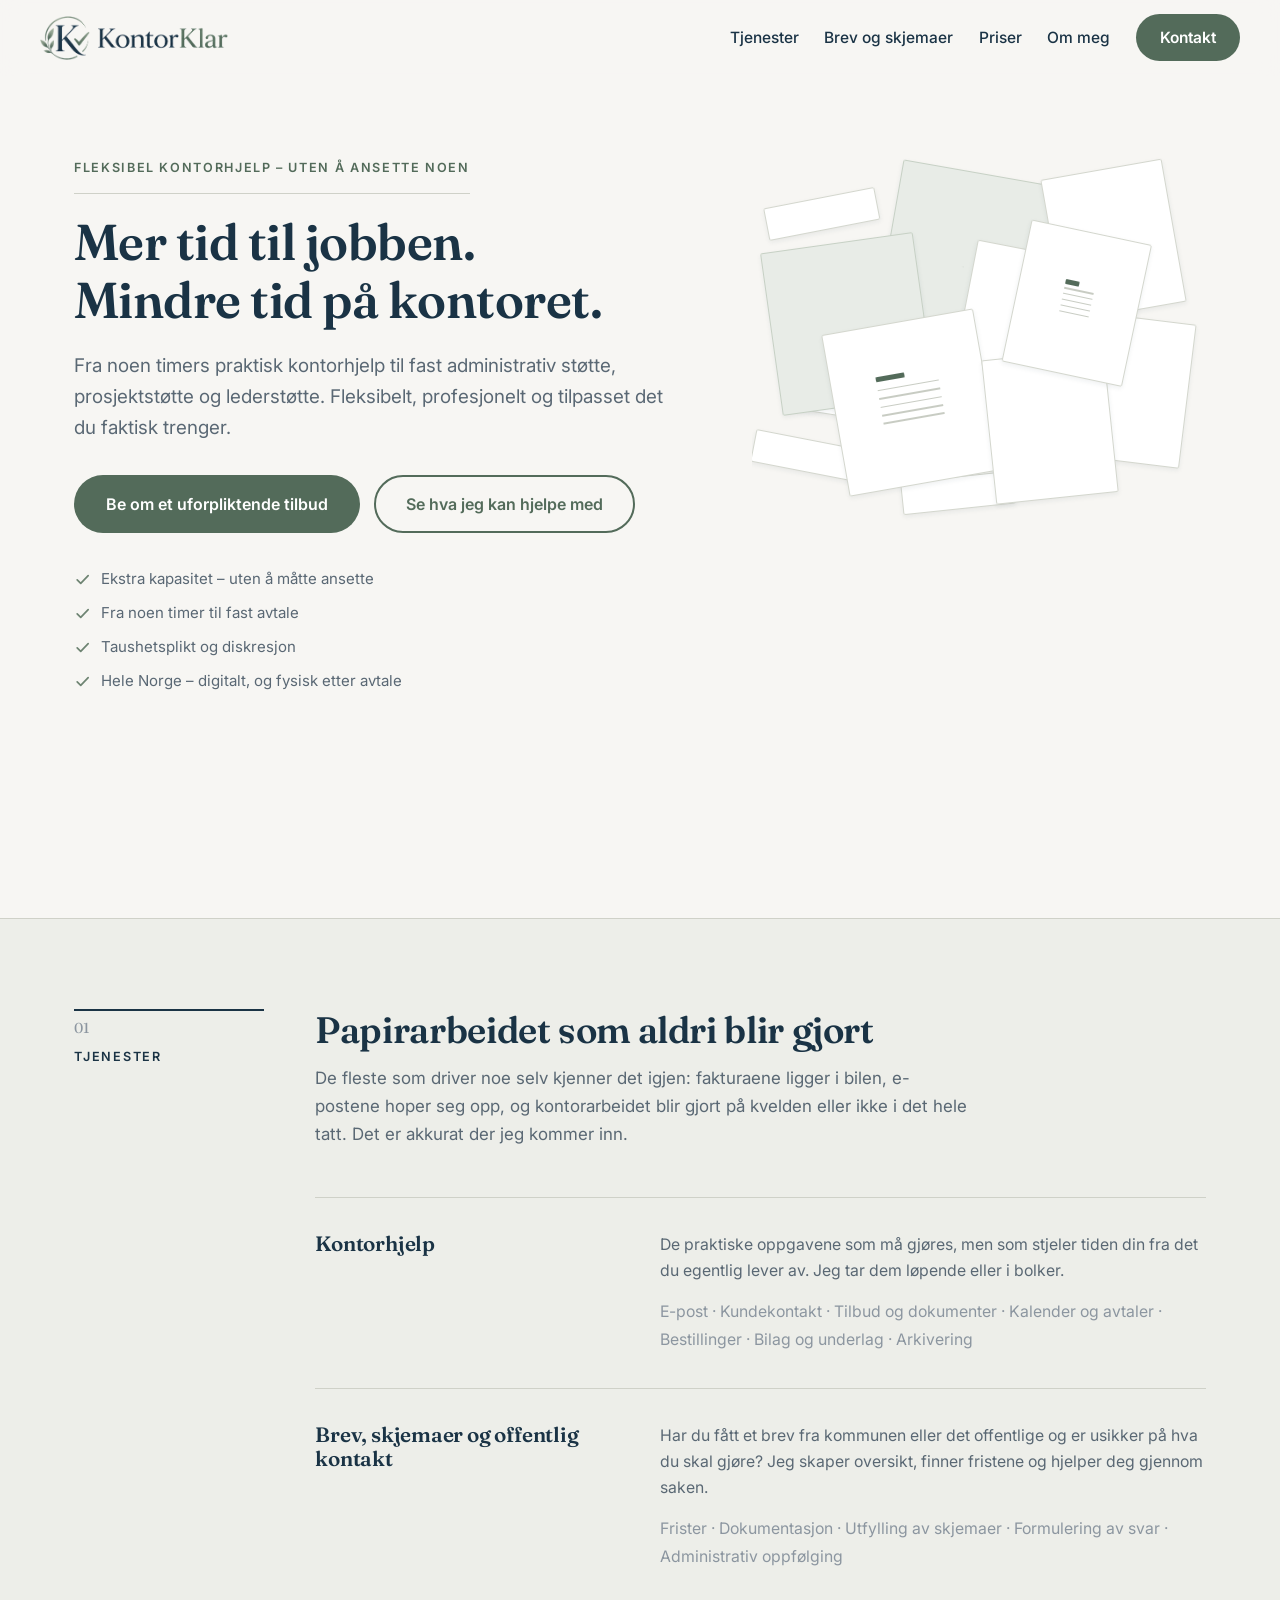
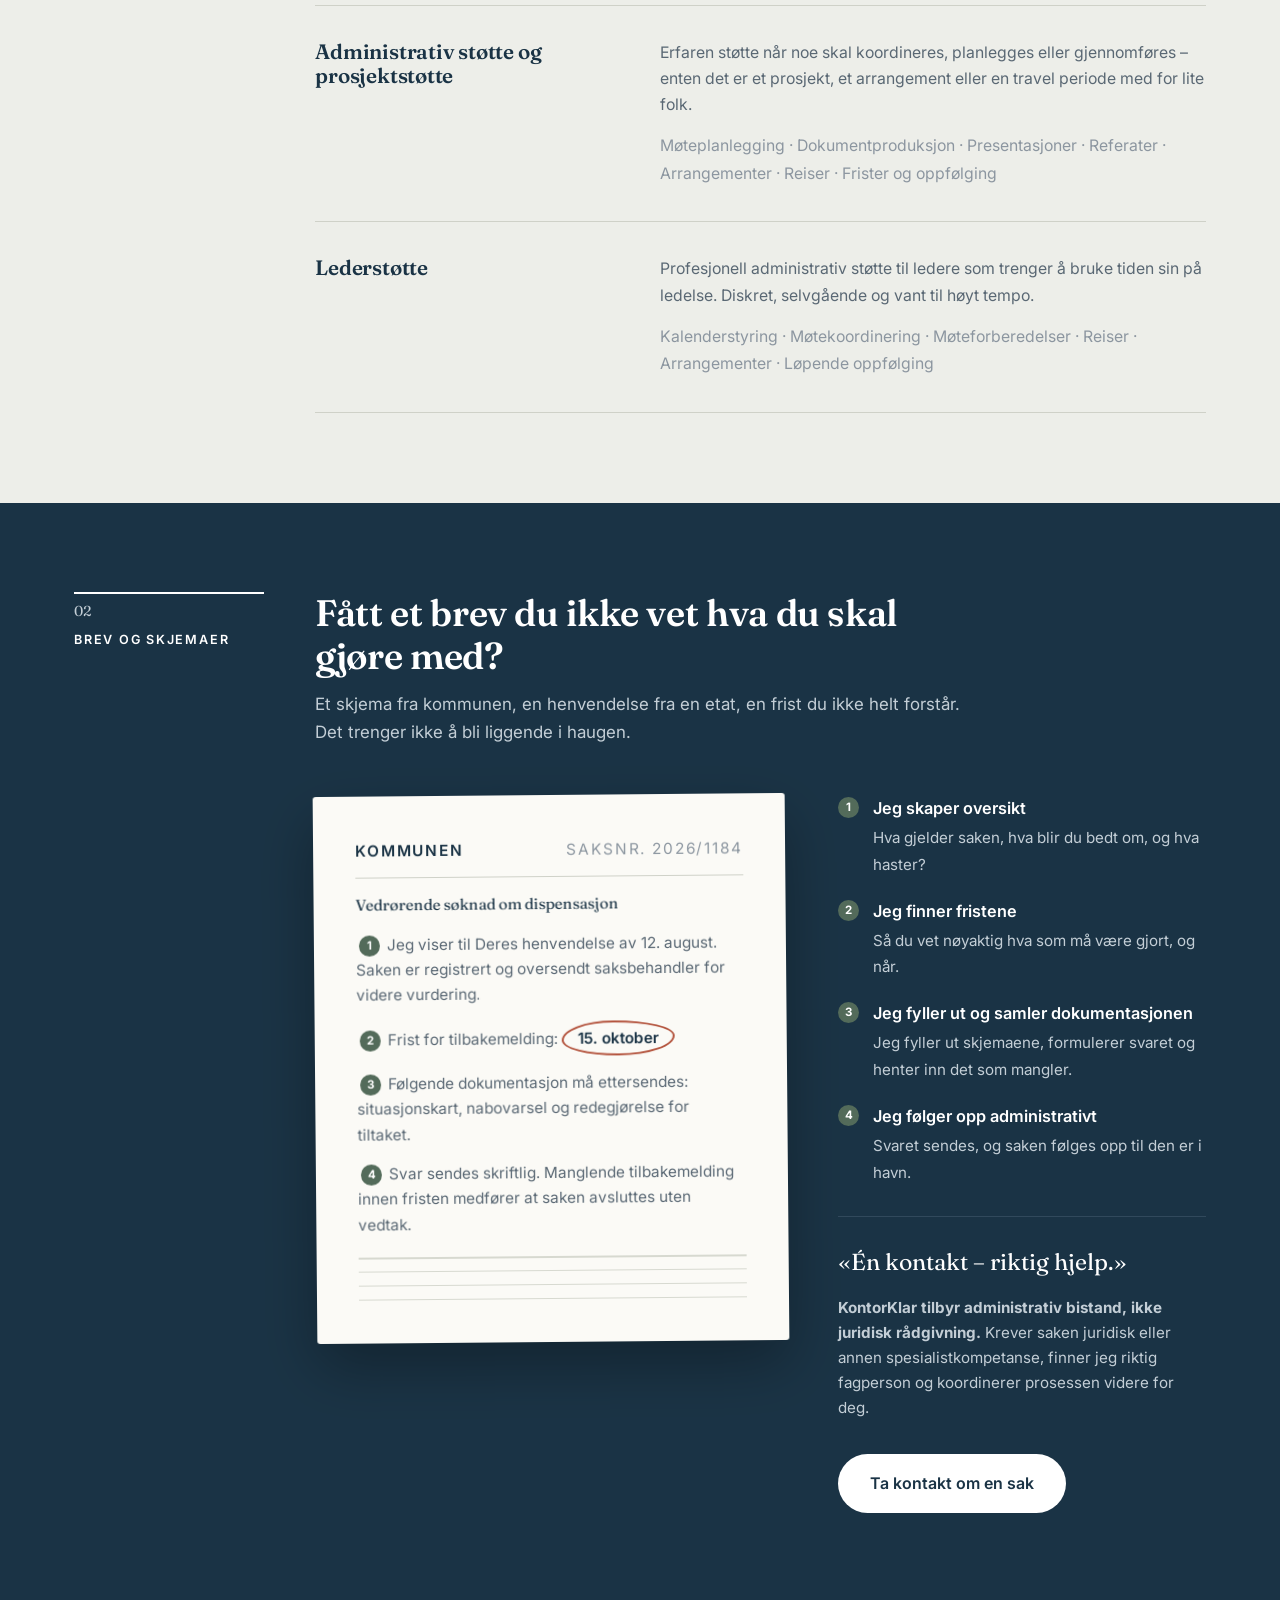
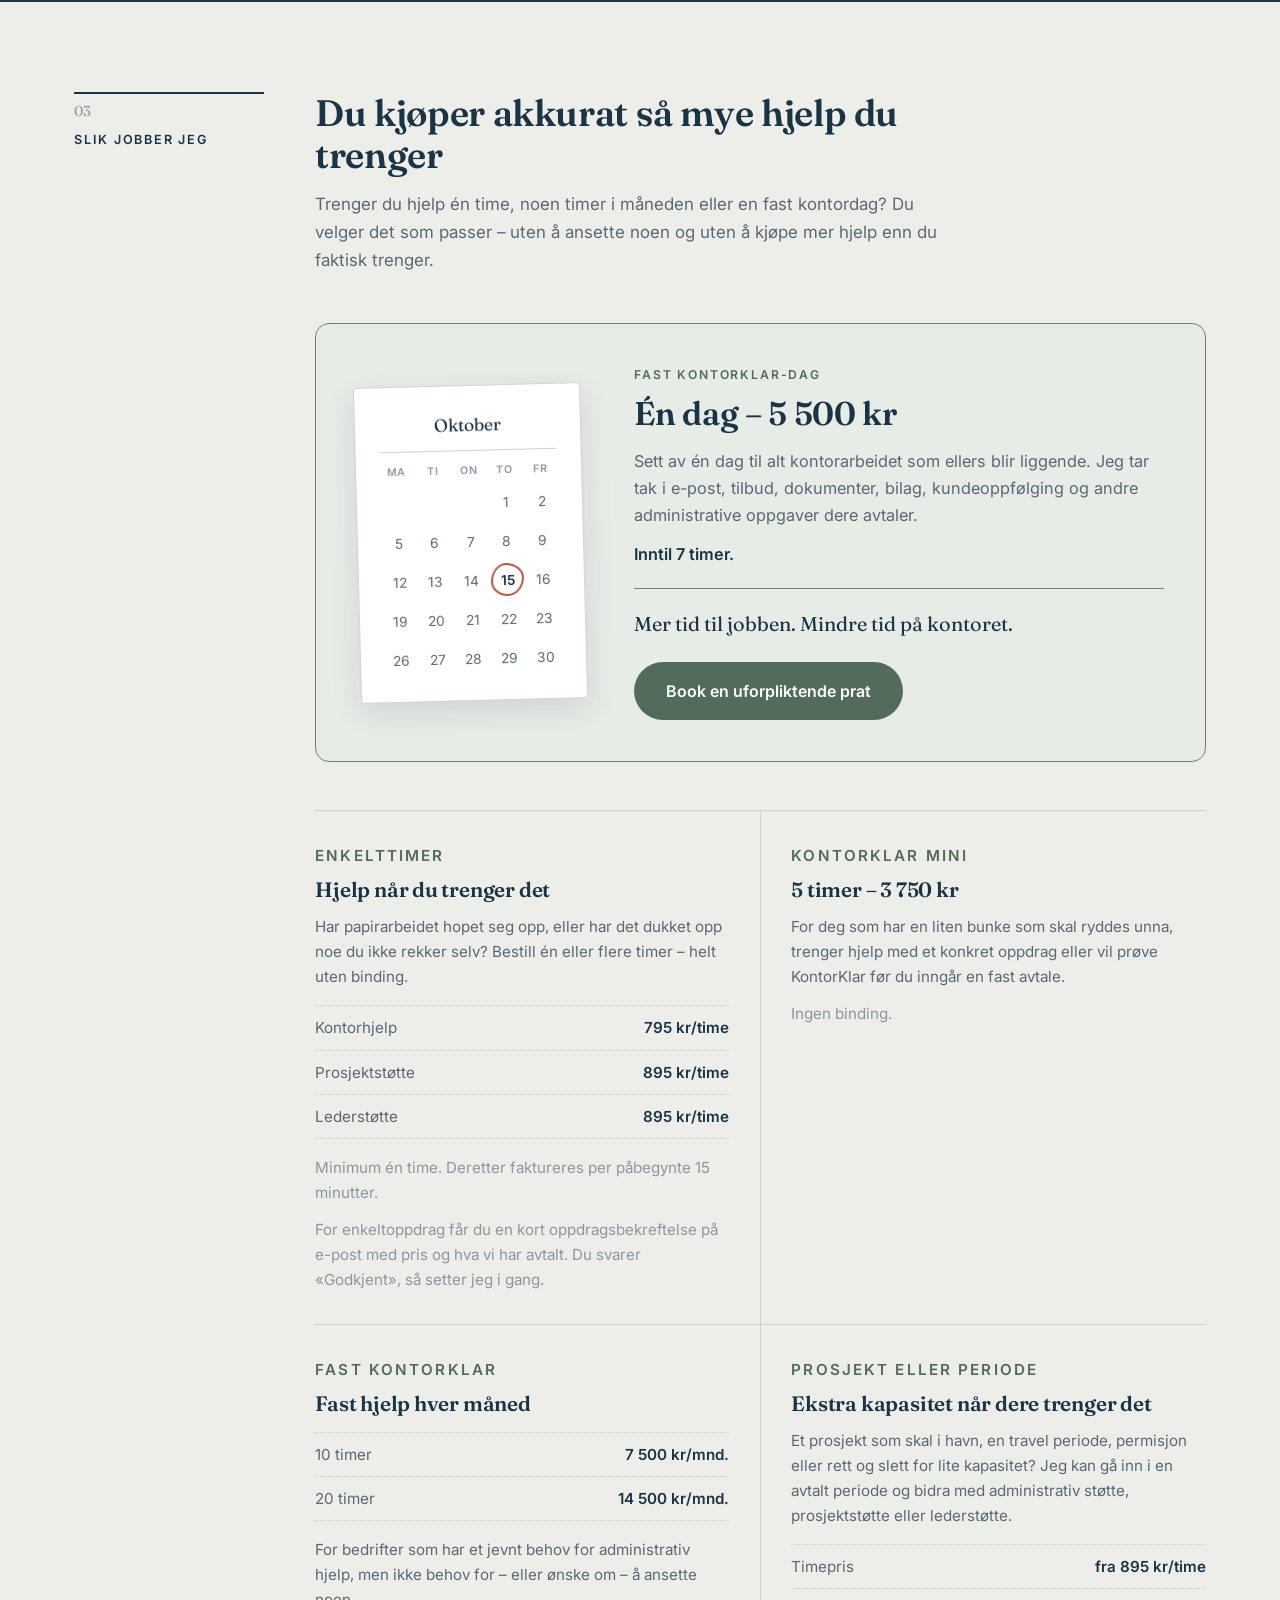
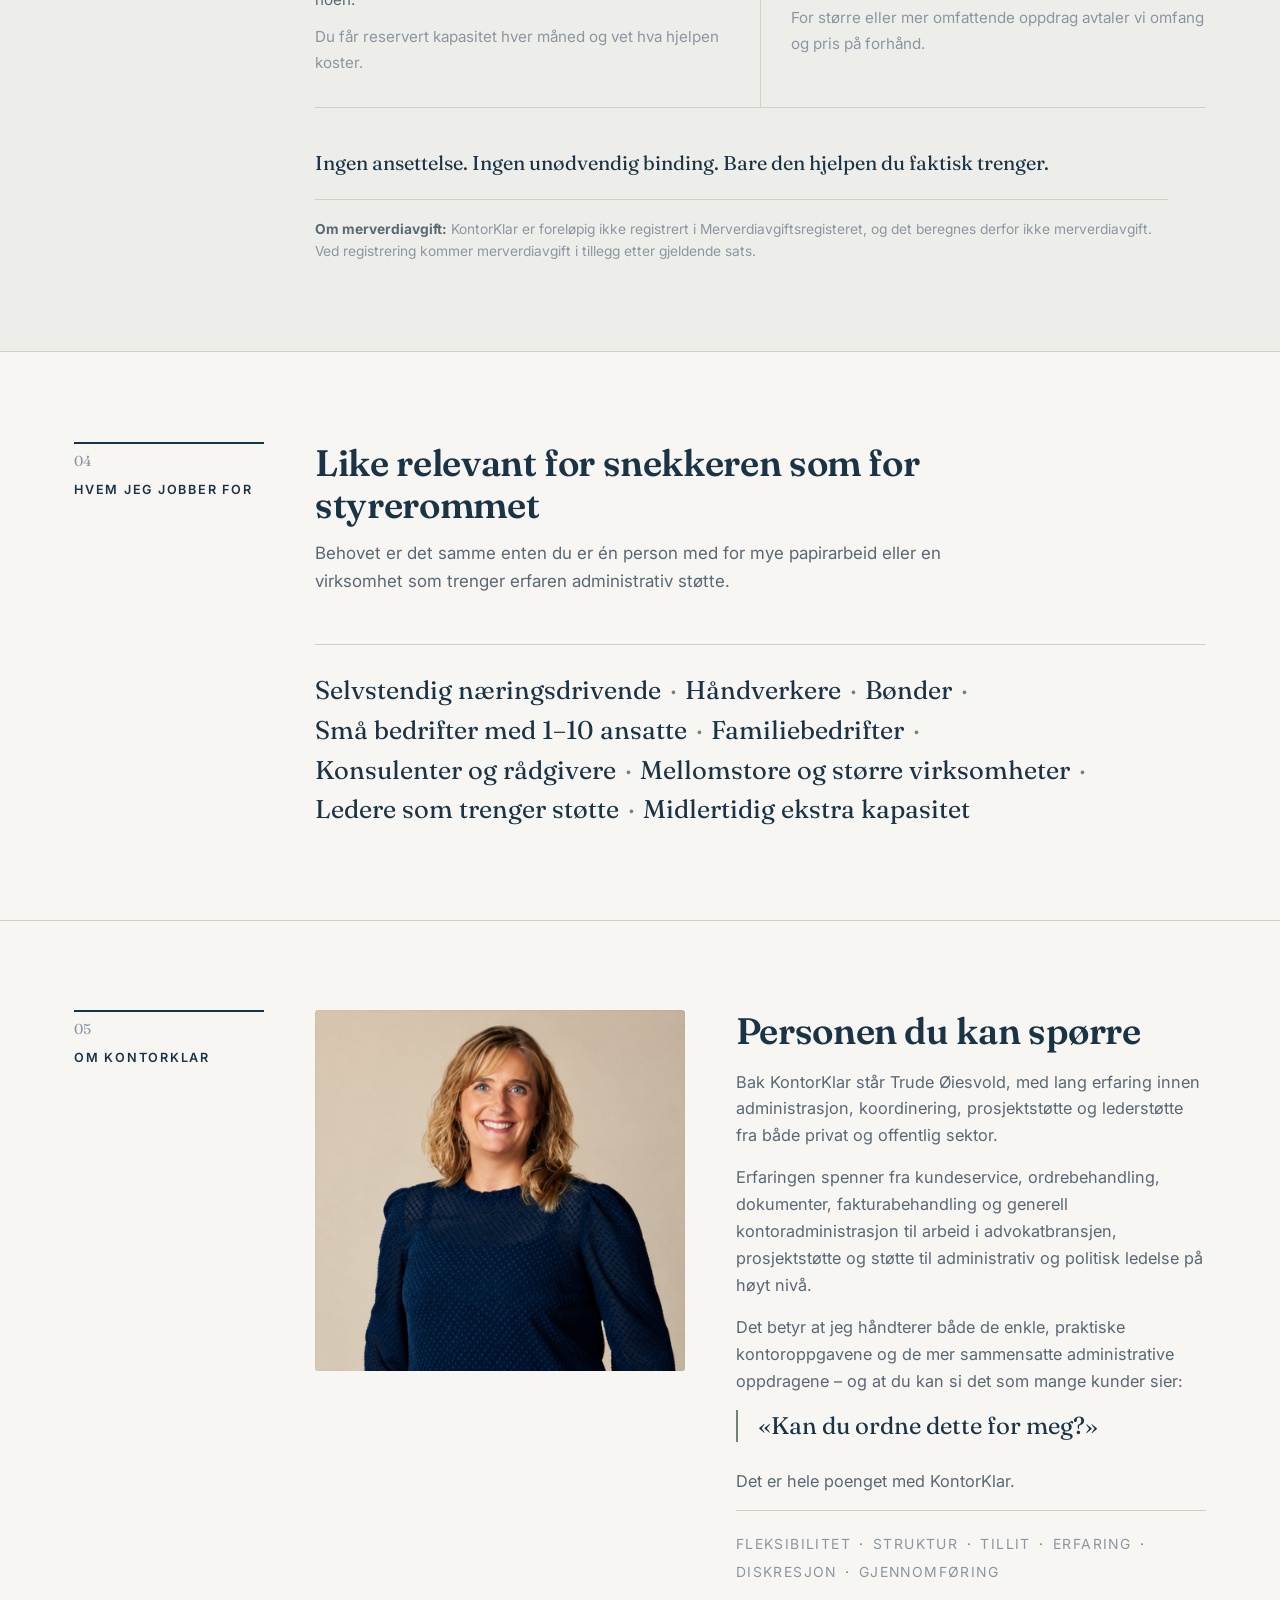
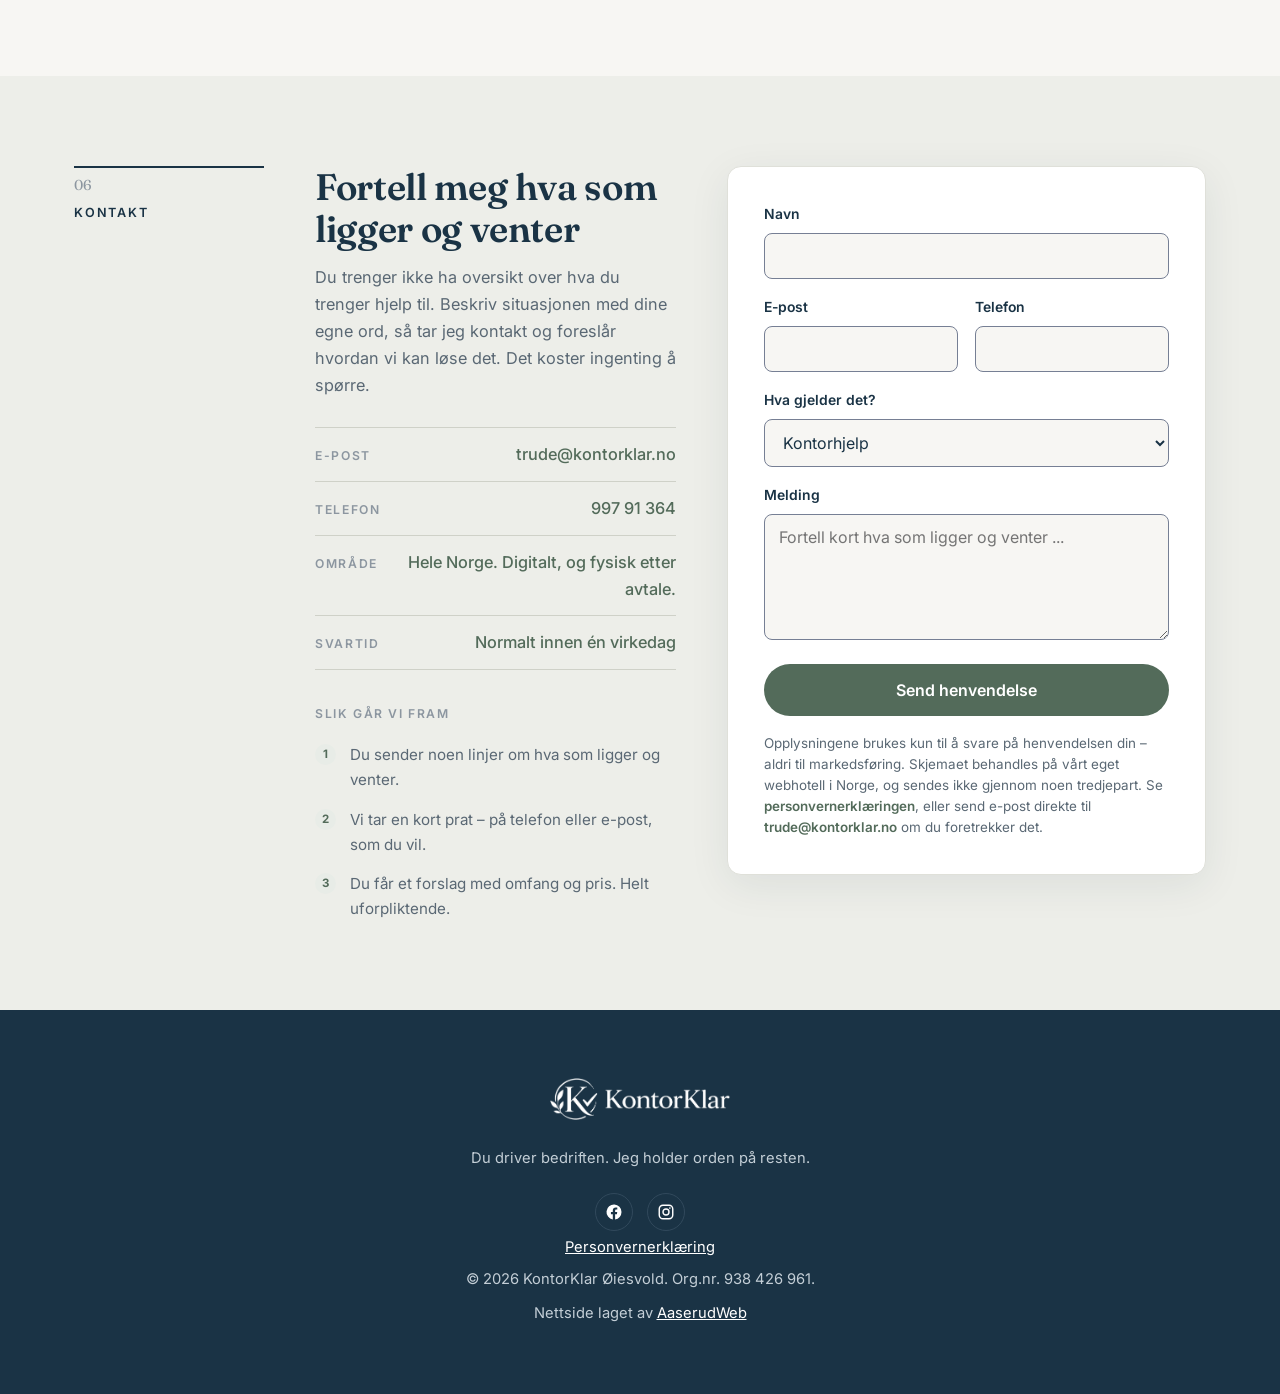
==== commit 3a236a17: "Nytt slagord og «jeg» i stedet for «vi», fra kundens egne endringer Trude har redigert teksten direk" ====
--- a/index.html
+++ b/index.html
@@ -13,7 +13,7 @@
 <meta property="og:site_name" content="KontorKlar">
 <meta property="og:locale" content="nb_NO">
 <meta property="og:title" content="KontorKlar | Fleksibel kontorhjelp og administrativ støtte">
-<meta property="og:description" content="Du gjør jobben. Jeg tar kontorjobben. Fra noen timers praktisk kontorhjelp til fast administrativ støtte, prosjektstøtte og lederstøtte.">
+<meta property="og:description" content="Mer tid til jobben. Mindre tid på kontoret. Fra noen timers praktisk kontorhjelp til fast administrativ støtte, prosjektstøtte og lederstøtte.">
 <meta property="og:url" content="https://kontorklar.no/">
 <meta property="og:image" content="https://kontorklar.no/bilder/og-image.png">
 <meta property="og:image:width" content="1200">
@@ -23,7 +23,7 @@
 <!-- Twitter/X -->
 <meta name="twitter:card" content="summary_large_image">
 <meta name="twitter:title" content="KontorKlar | Fleksibel kontorhjelp og administrativ støtte">
-<meta name="twitter:description" content="Du gjør jobben. Jeg tar kontorjobben. Fleksibel kontorhjelp, administrativ støtte, prosjektstøtte og lederstøtte.">
+<meta name="twitter:description" content="Mer tid til jobben. Mindre tid på kontoret. Fleksibel kontorhjelp, administrativ støtte, prosjektstøtte og lederstøtte.">
 <meta name="twitter:image" content="https://kontorklar.no/bilder/og-image.png">
 
 <link rel="preconnect" href="https://fonts.googleapis.com">
@@ -45,7 +45,7 @@
   "url": "https://kontorklar.no/",
   "image": "https://kontorklar.no/bilder/og-image.png",
   "logo": "https://kontorklar.no/bilder/logo.png",
-  "slogan": "Du gjør jobben. Jeg tar kontorjobben.",
+  "slogan": "Mer tid til jobben. Mindre tid på kontoret.",
   "email": "trude@kontorklar.no",
   "telephone": "+4799791364",
   "priceRange": "795 - 14500 NOK",
@@ -179,7 +179,7 @@
   <div class="hero__grid">
     <div class="hero__inner">
       <p class="hero__eyebrow">Fleksibel kontorhjelp – uten å ansette noen</p>
-      <h1>Du gjør jobben.<br>Jeg tar kontorjobben.</h1>
+      <h1>Mer tid til jobben.<br>Mindre tid på kontoret.</h1>
       <p class="hero__lead">
         Fra noen timers praktisk kontorhjelp til fast administrativ støtte,
         prosjektstøtte og lederstøtte. Fleksibelt, profesjonelt og tilpasset
@@ -310,7 +310,7 @@
 
   <!-- ======== 02 BREVET FRA KOMMUNEN ========
        Det mest særegne tilbudet, vist som det faktisk ser ut: et brev med
-       en frist, og fire notater i margen som forklarer hva vi gjør med det.
+       en frist, og fire notater i margen som forklarer hva jeg gjør med det.
        Tallene i brevet svarer til notatene ved siden av. -->
   <section id="offentlig" class="brev-seksjon">
     <div class="doc__inner">
@@ -337,7 +337,7 @@
             <p class="brev__tittel">Vedrørende søknad om dispensasjon</p>
             <p>
               <span class="merke">1</span>
-              Vi viser til Deres henvendelse av 12. august. Saken er registrert
+              Jeg viser til Deres henvendelse av 12. august. Saken er registrert
               og oversendt saksbehandler for videre vurdering.
             </p>
             <p>
@@ -363,28 +363,28 @@
               <li>
                 <span class="merke" aria-hidden="true">1</span>
                 <span>
-                  <strong>Vi skaper oversikt</strong>
+                  <strong>Jeg skaper oversikt</strong>
                   <span class="notat__tekst">Hva gjelder saken, hva blir du bedt om, og hva haster?</span>
                 </span>
               </li>
               <li>
                 <span class="merke" aria-hidden="true">2</span>
                 <span>
-                  <strong>Vi finner fristene</strong>
+                  <strong>Jeg finner fristene</strong>
                   <span class="notat__tekst">Så du vet nøyaktig hva som må være gjort, og når.</span>
                 </span>
               </li>
               <li>
                 <span class="merke" aria-hidden="true">3</span>
                 <span>
-                  <strong>Vi fyller ut og samler dokumentasjonen</strong>
+                  <strong>Jeg fyller ut og samler dokumentasjonen</strong>
                   <span class="notat__tekst">Jeg fyller ut skjemaene, formulerer svaret og henter inn det som mangler.</span>
                 </span>
               </li>
               <li>
                 <span class="merke" aria-hidden="true">4</span>
                 <span>
-                  <strong>Vi følger opp administrativt</strong>
+                  <strong>Jeg følger opp administrativt</strong>
                   <span class="notat__tekst">Svaret sendes, og saken følges opp til den er i havn.</span>
                 </span>
               </li>
@@ -406,7 +406,7 @@
     </div>
   </section>
 
-  <!-- ======== 03 SLIK JOBBER VI ========
+  <!-- ======== 03 SLIK JOBBER JEG ========
        Fem tilbud i én seksjon. Fast KontorKlar-dag ligger øverst som
        fremhevet panel – det er signaturtjenesten, og skal ha mest vekt.
        Kalenderbladet ringer rundt dagen med samme håndtegnede form som
@@ -415,7 +415,7 @@
     <div class="doc__inner">
       <div class="doc__rail">
         <span class="doc__num">03</span>
-        <p class="doc__label">Slik jobber vi</p>
+        <p class="doc__label">Slik jobber jeg</p>
       </div>
 
       <div class="doc__body">
@@ -471,7 +471,7 @@
               og andre administrative oppgaver dere avtaler.
             </p>
             <p class="utvalgt__vilkaar">Inntil 7 timer.</p>
-            <p class="utvalgt__slagord">Du gjør jobben. Jeg tar kontorjobben.</p>
+            <p class="utvalgt__slagord">Mer tid til jobben. Mindre tid på kontoret.</p>
             <a class="btn btn--primary" href="#kontakt">Book en uforpliktende prat</a>
           </div>
         </article>
